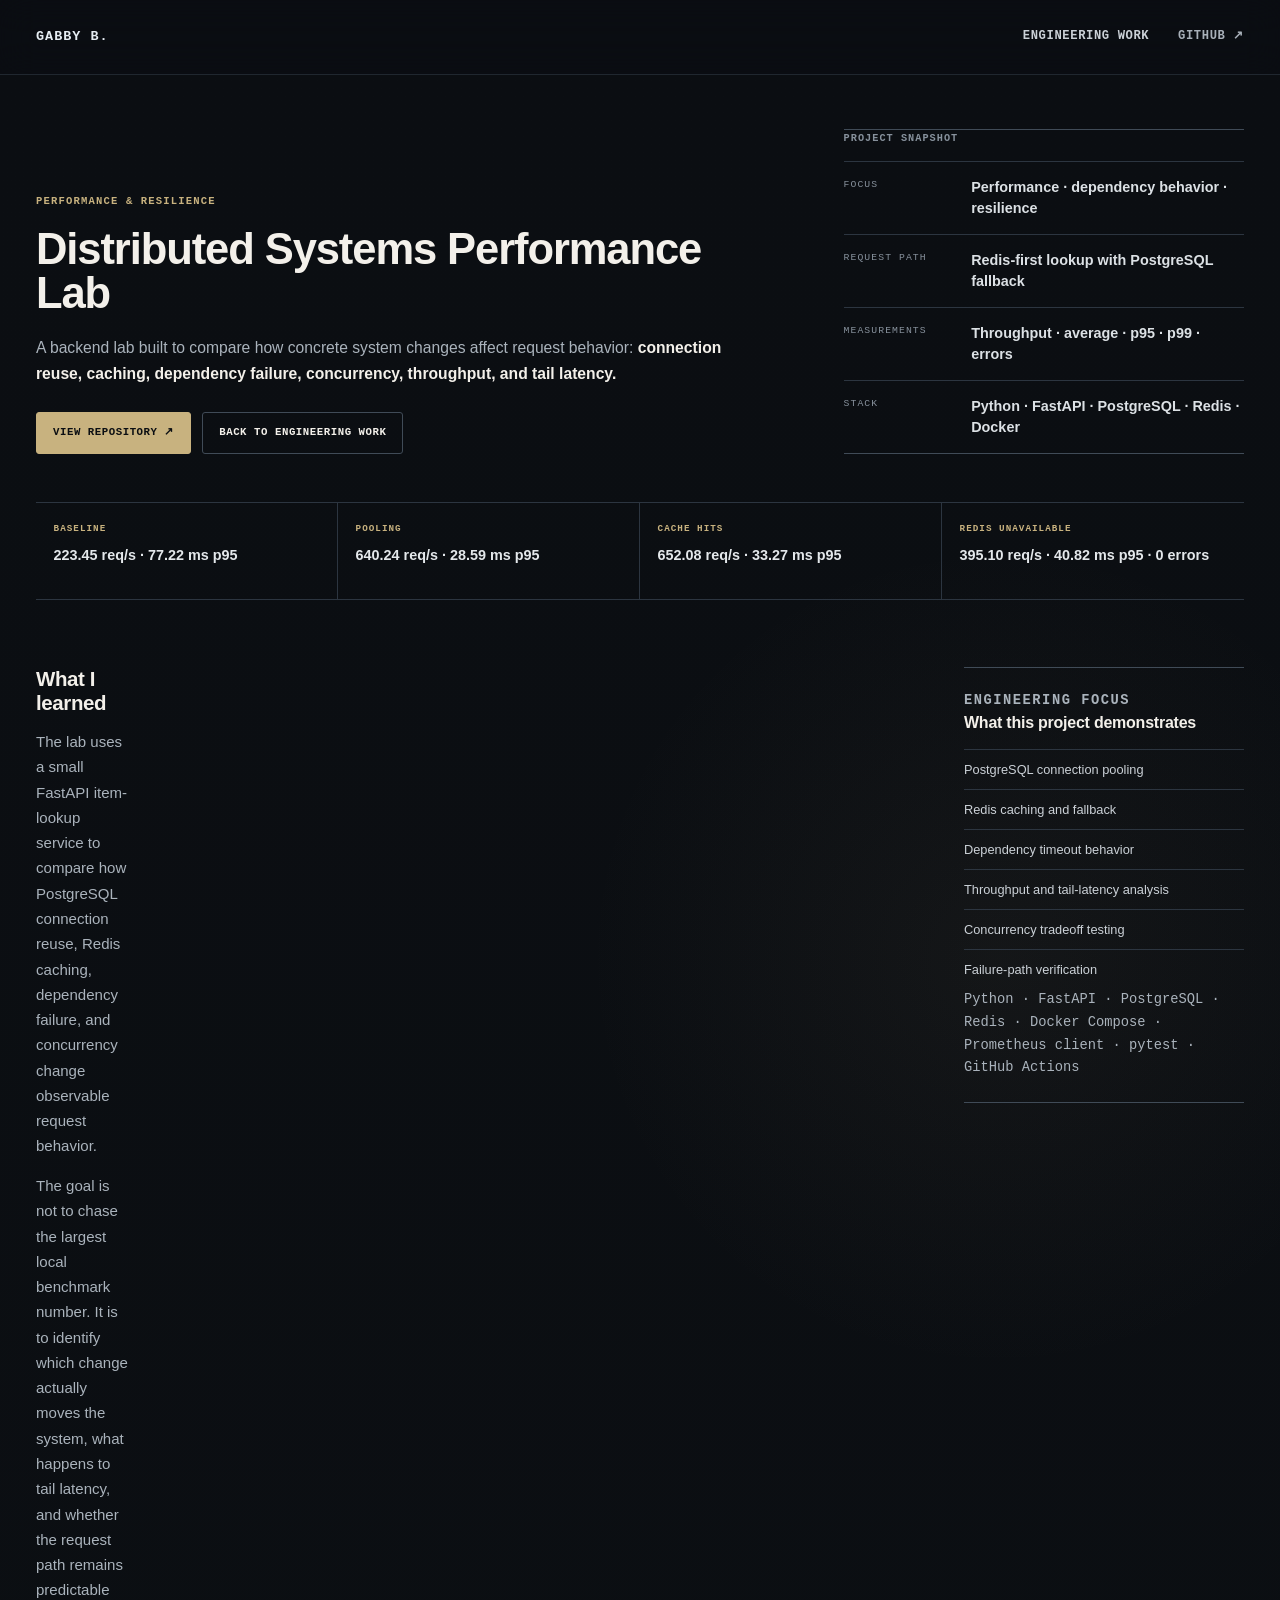
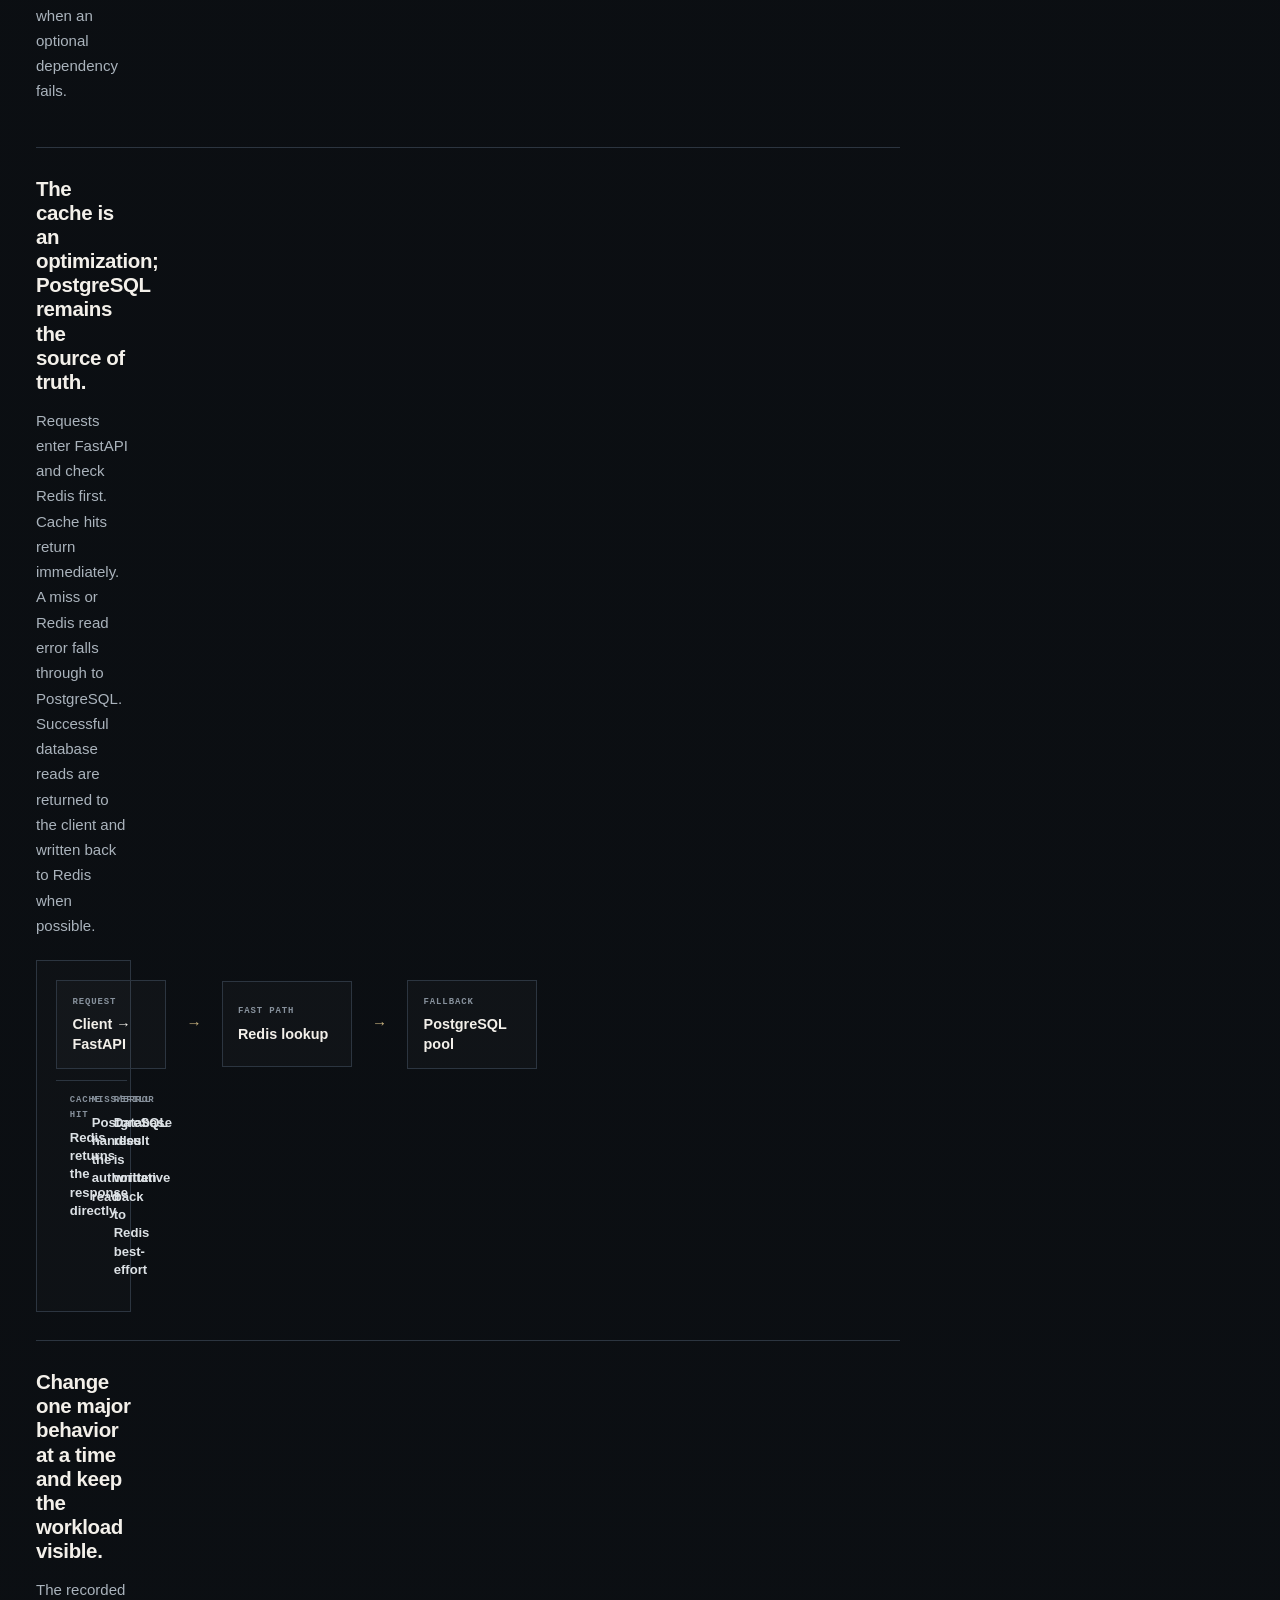
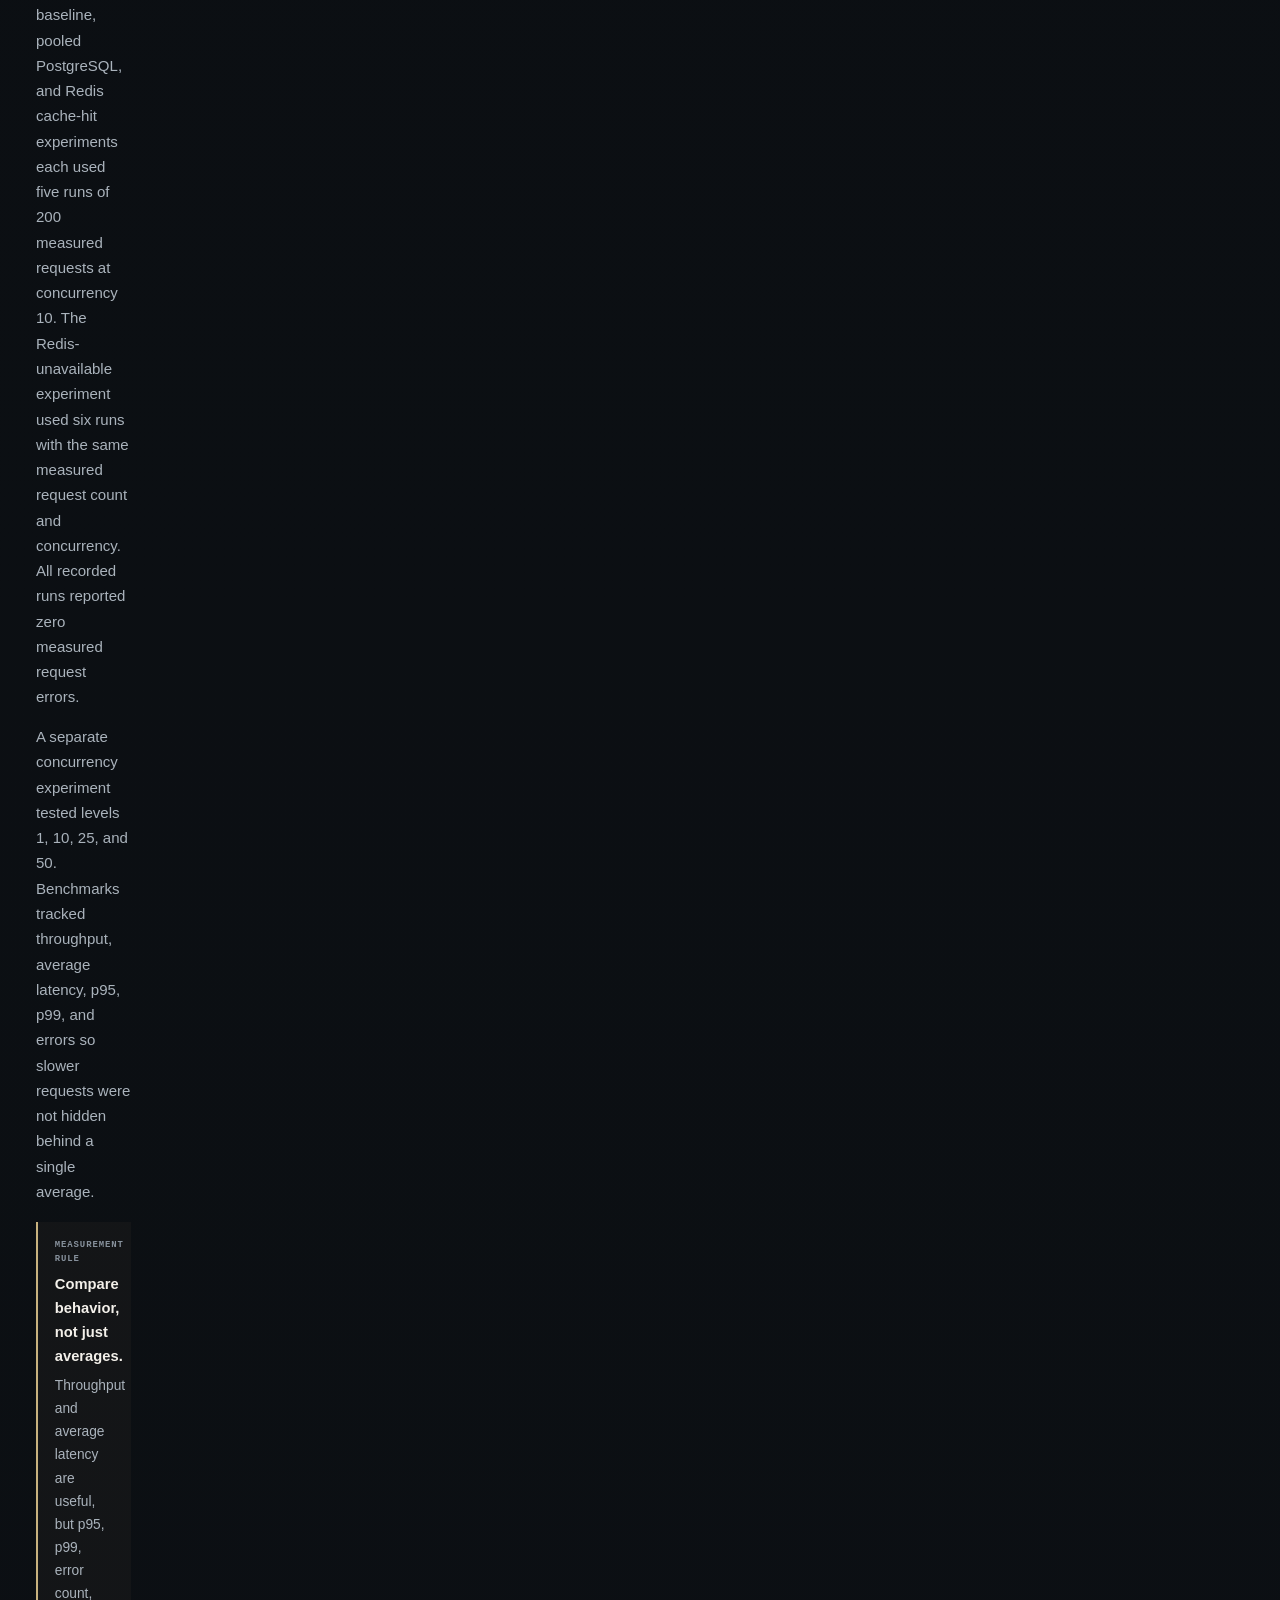
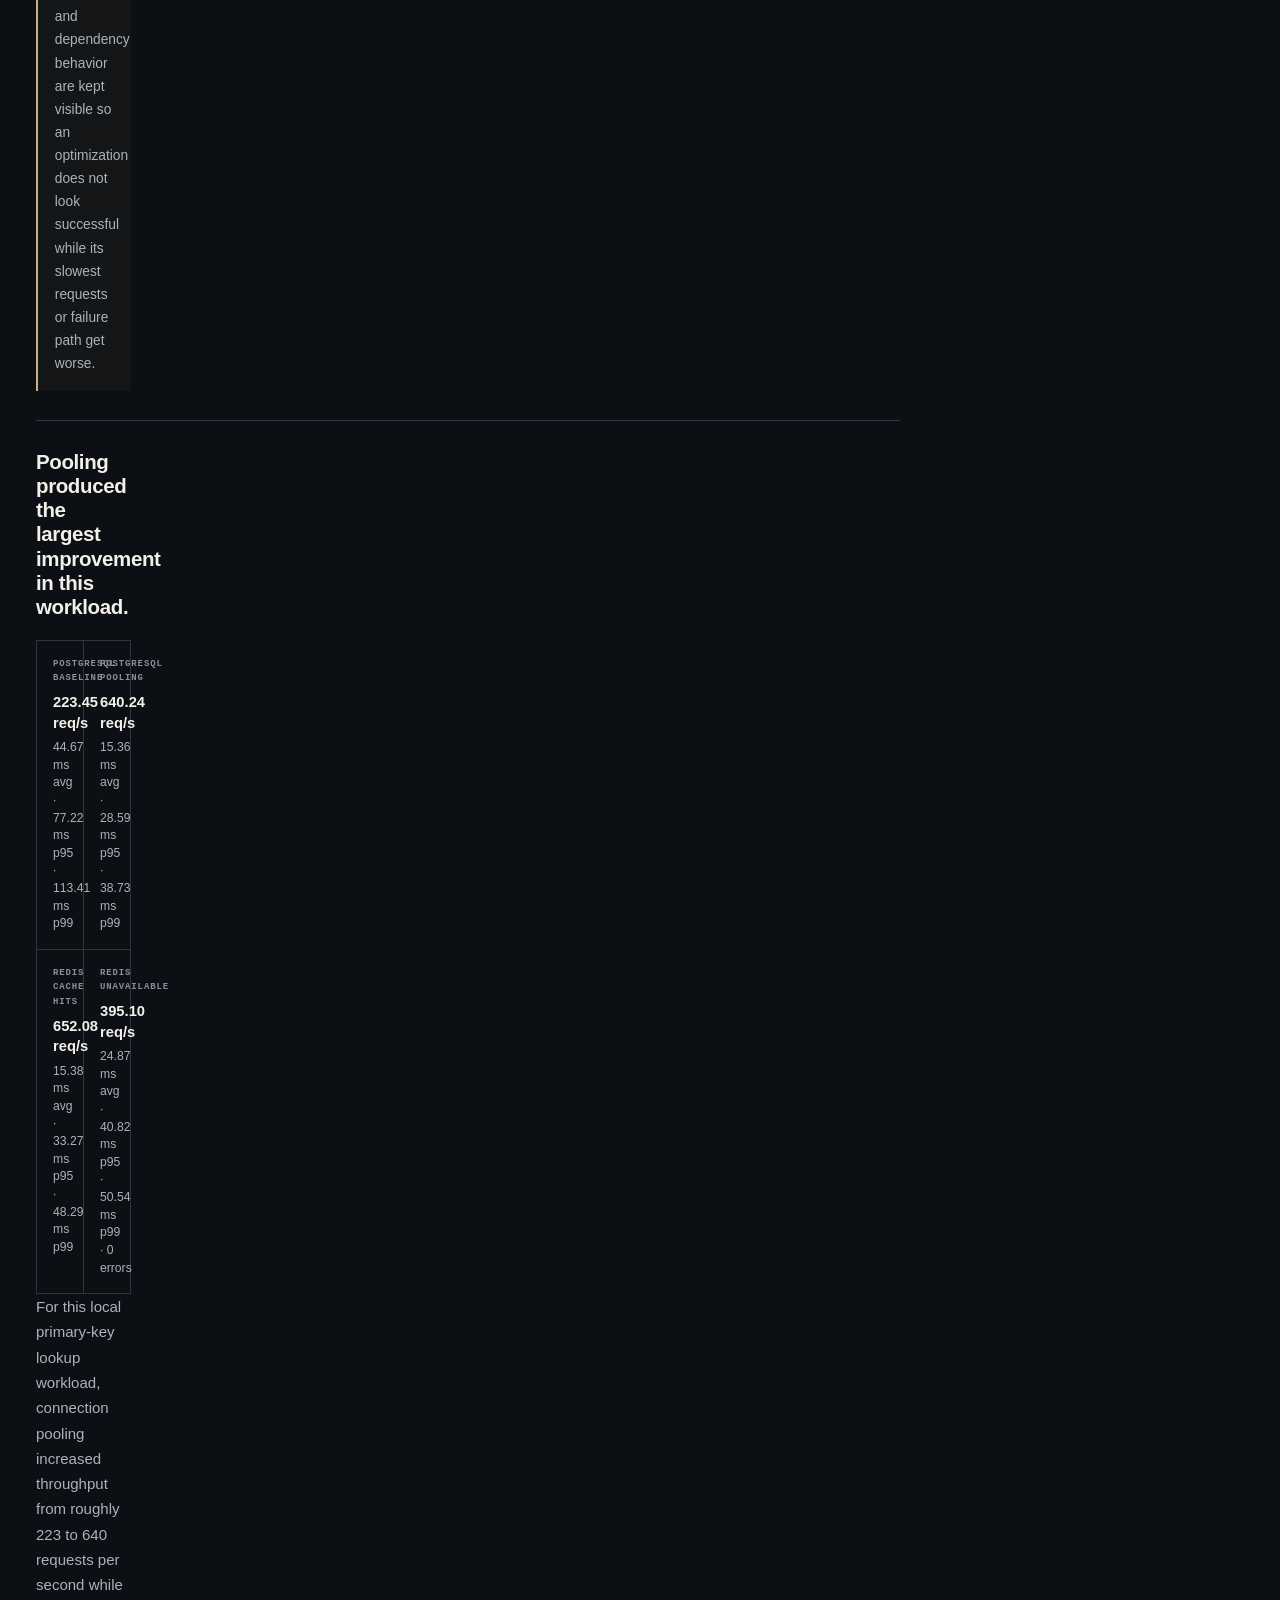
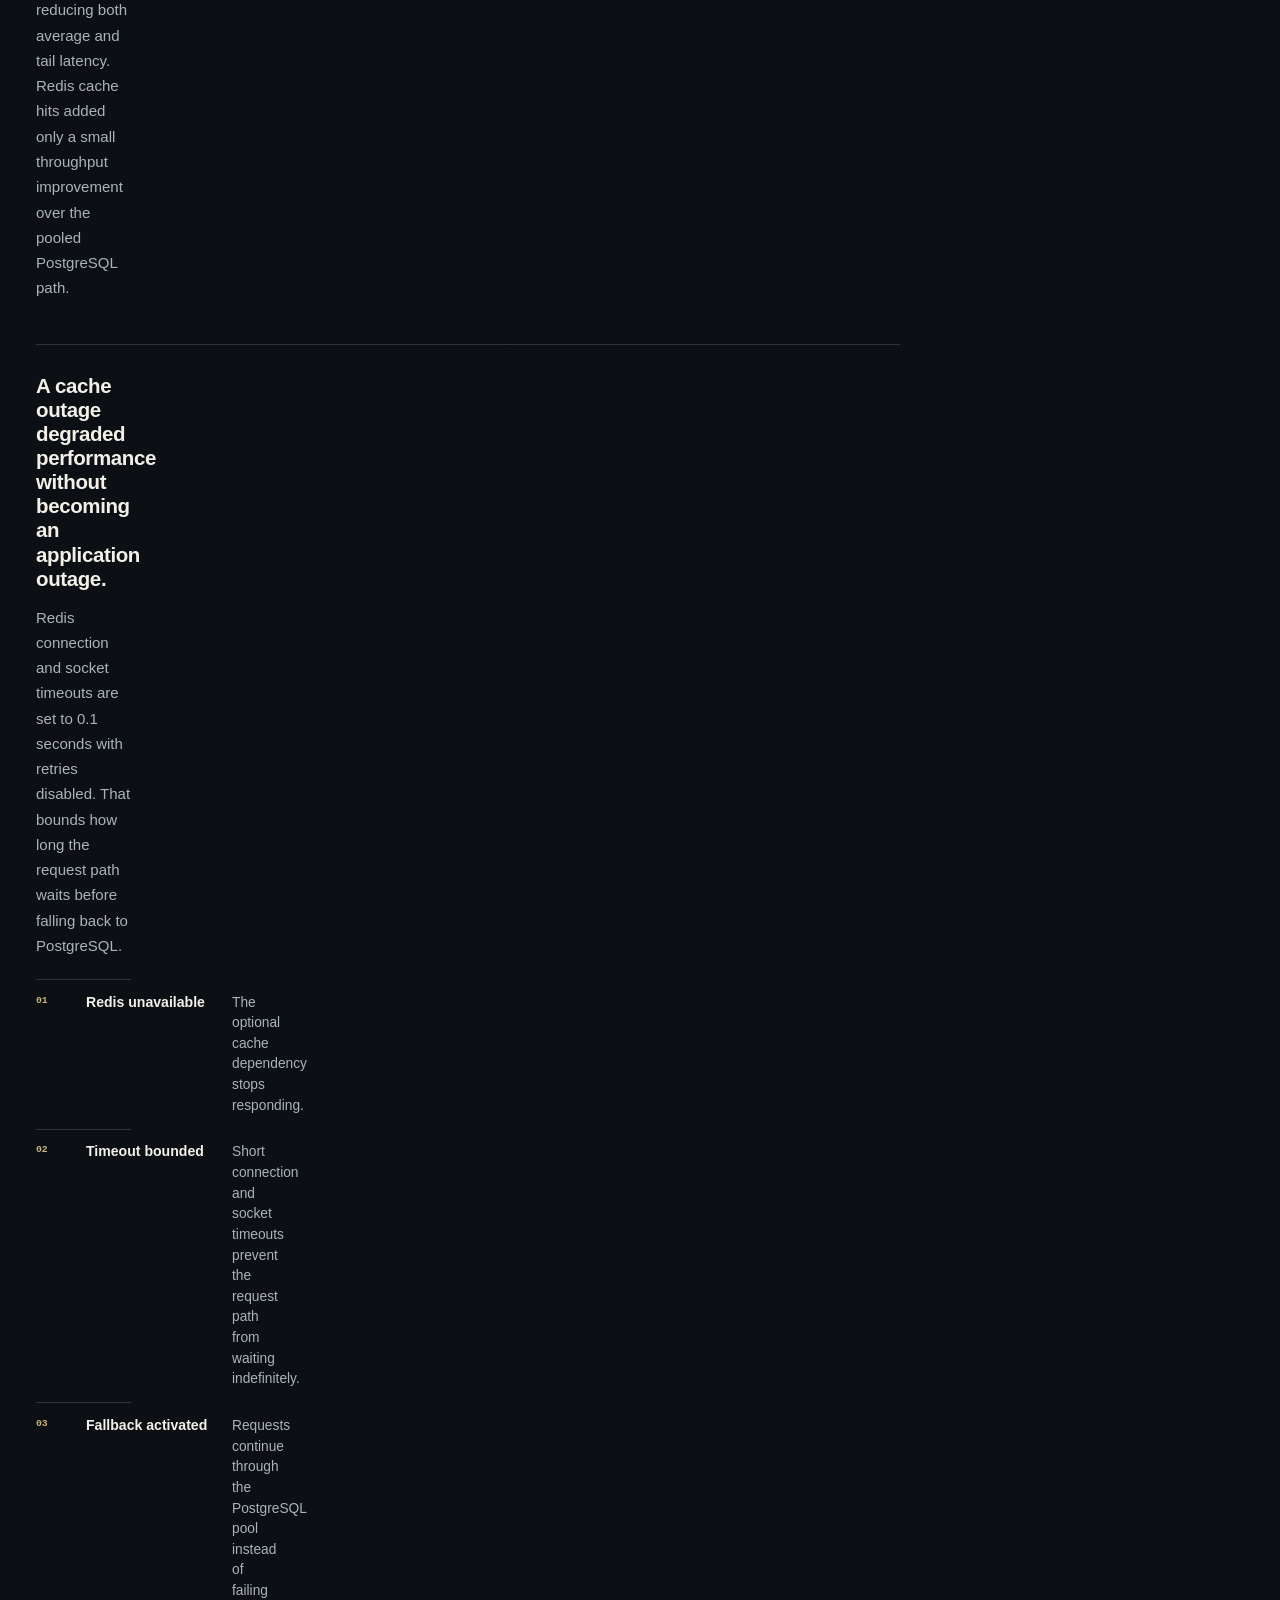
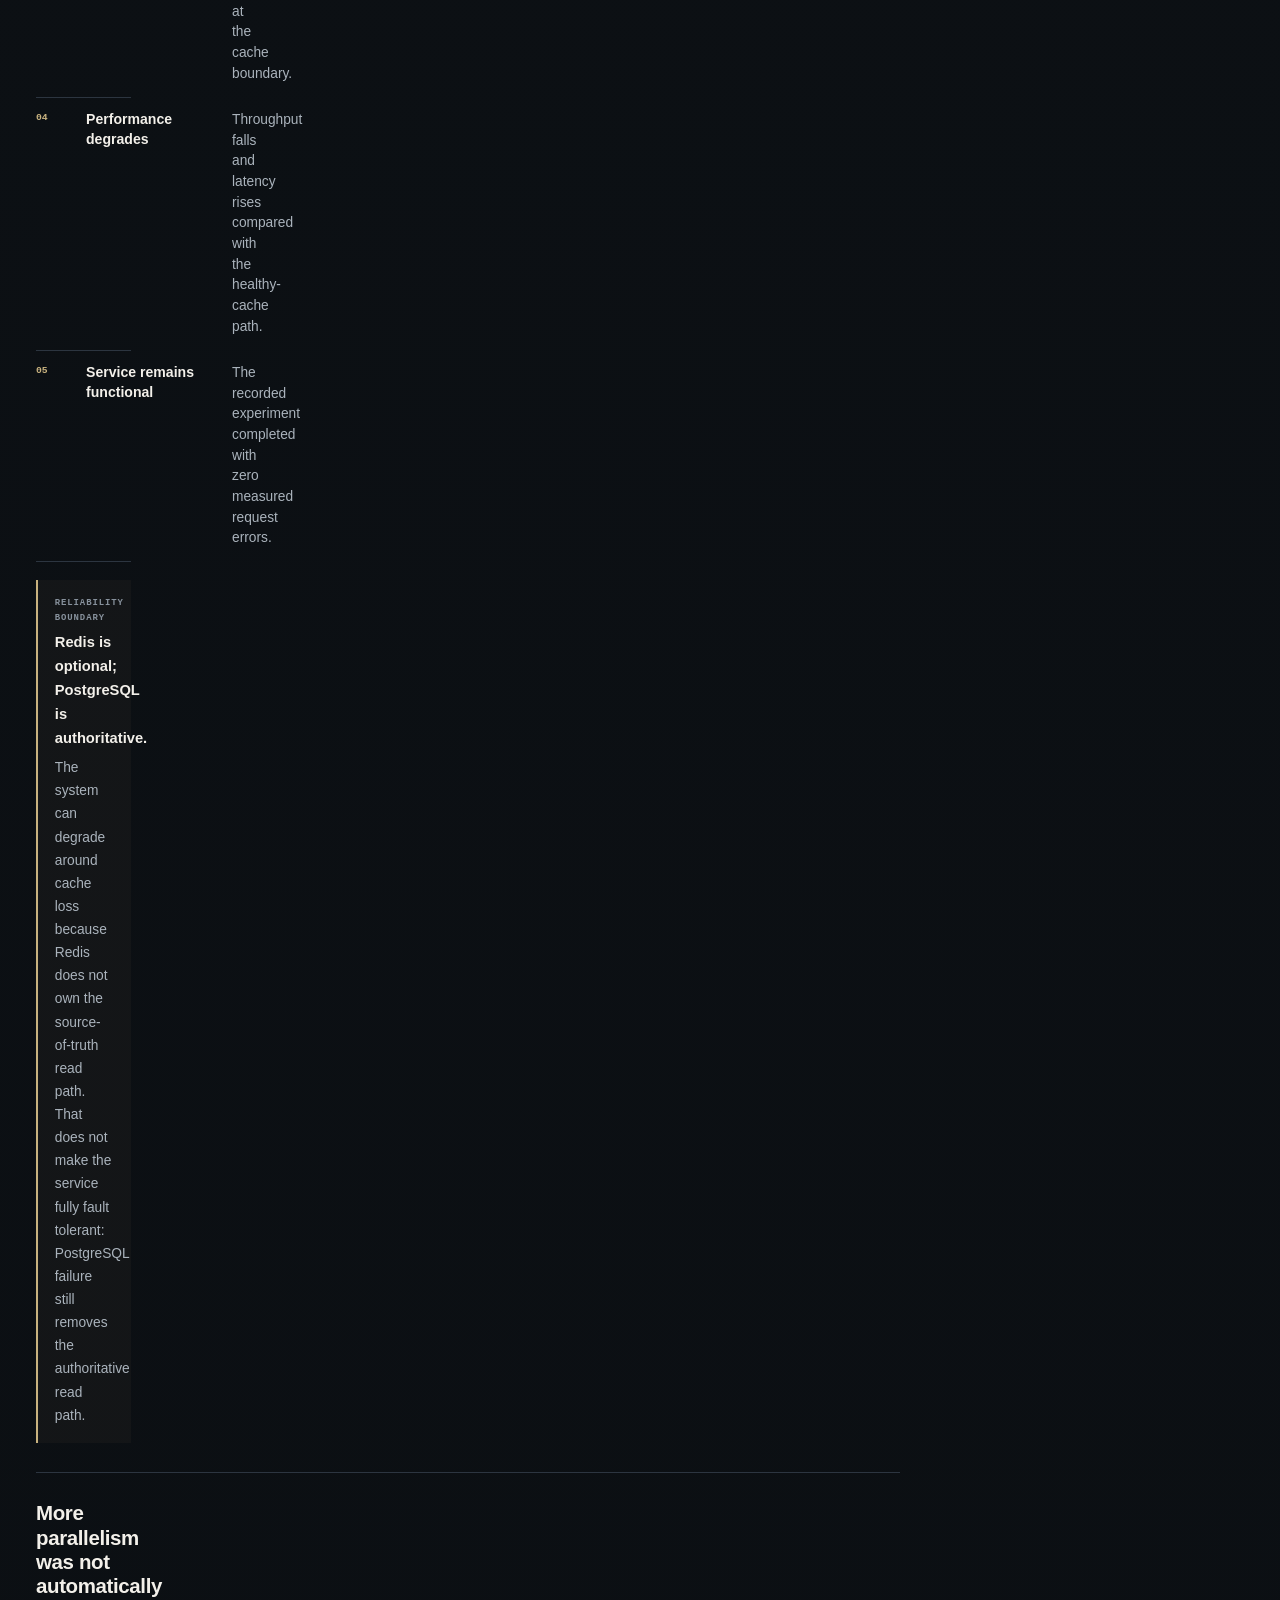
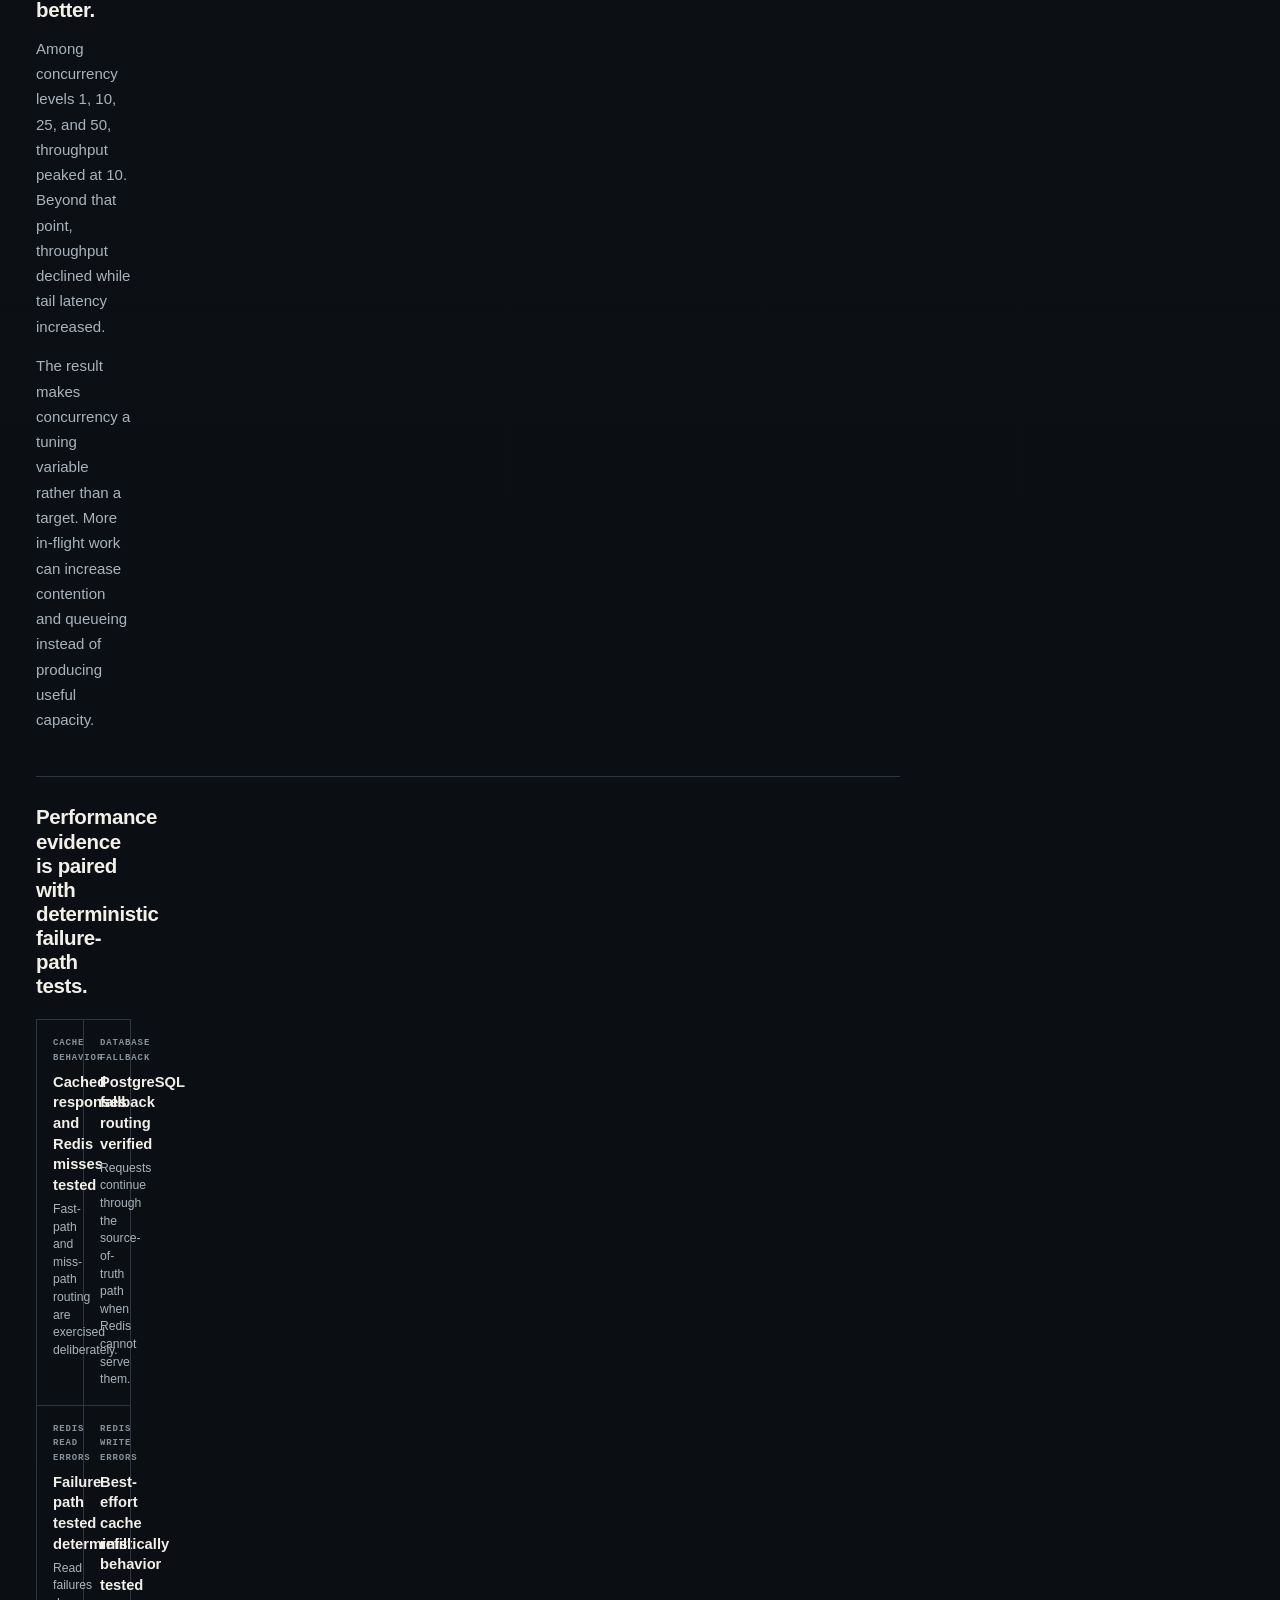
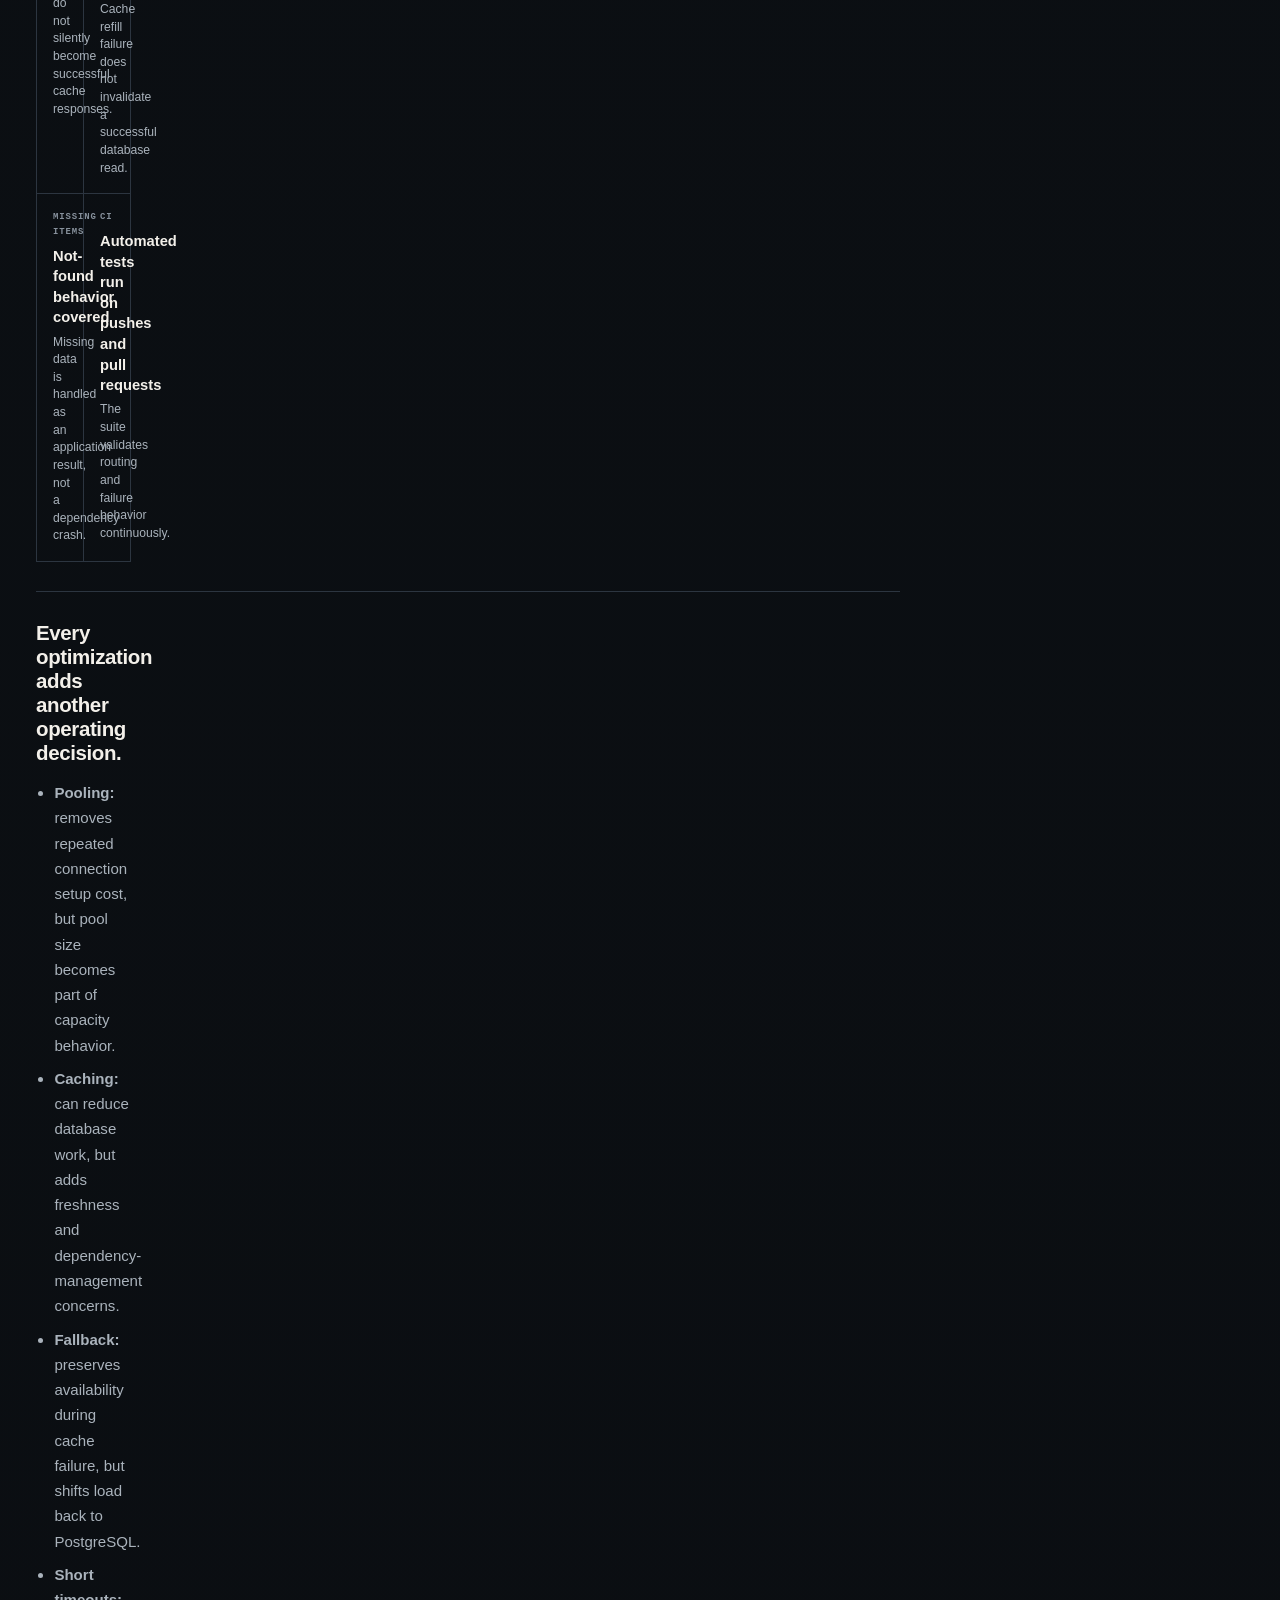
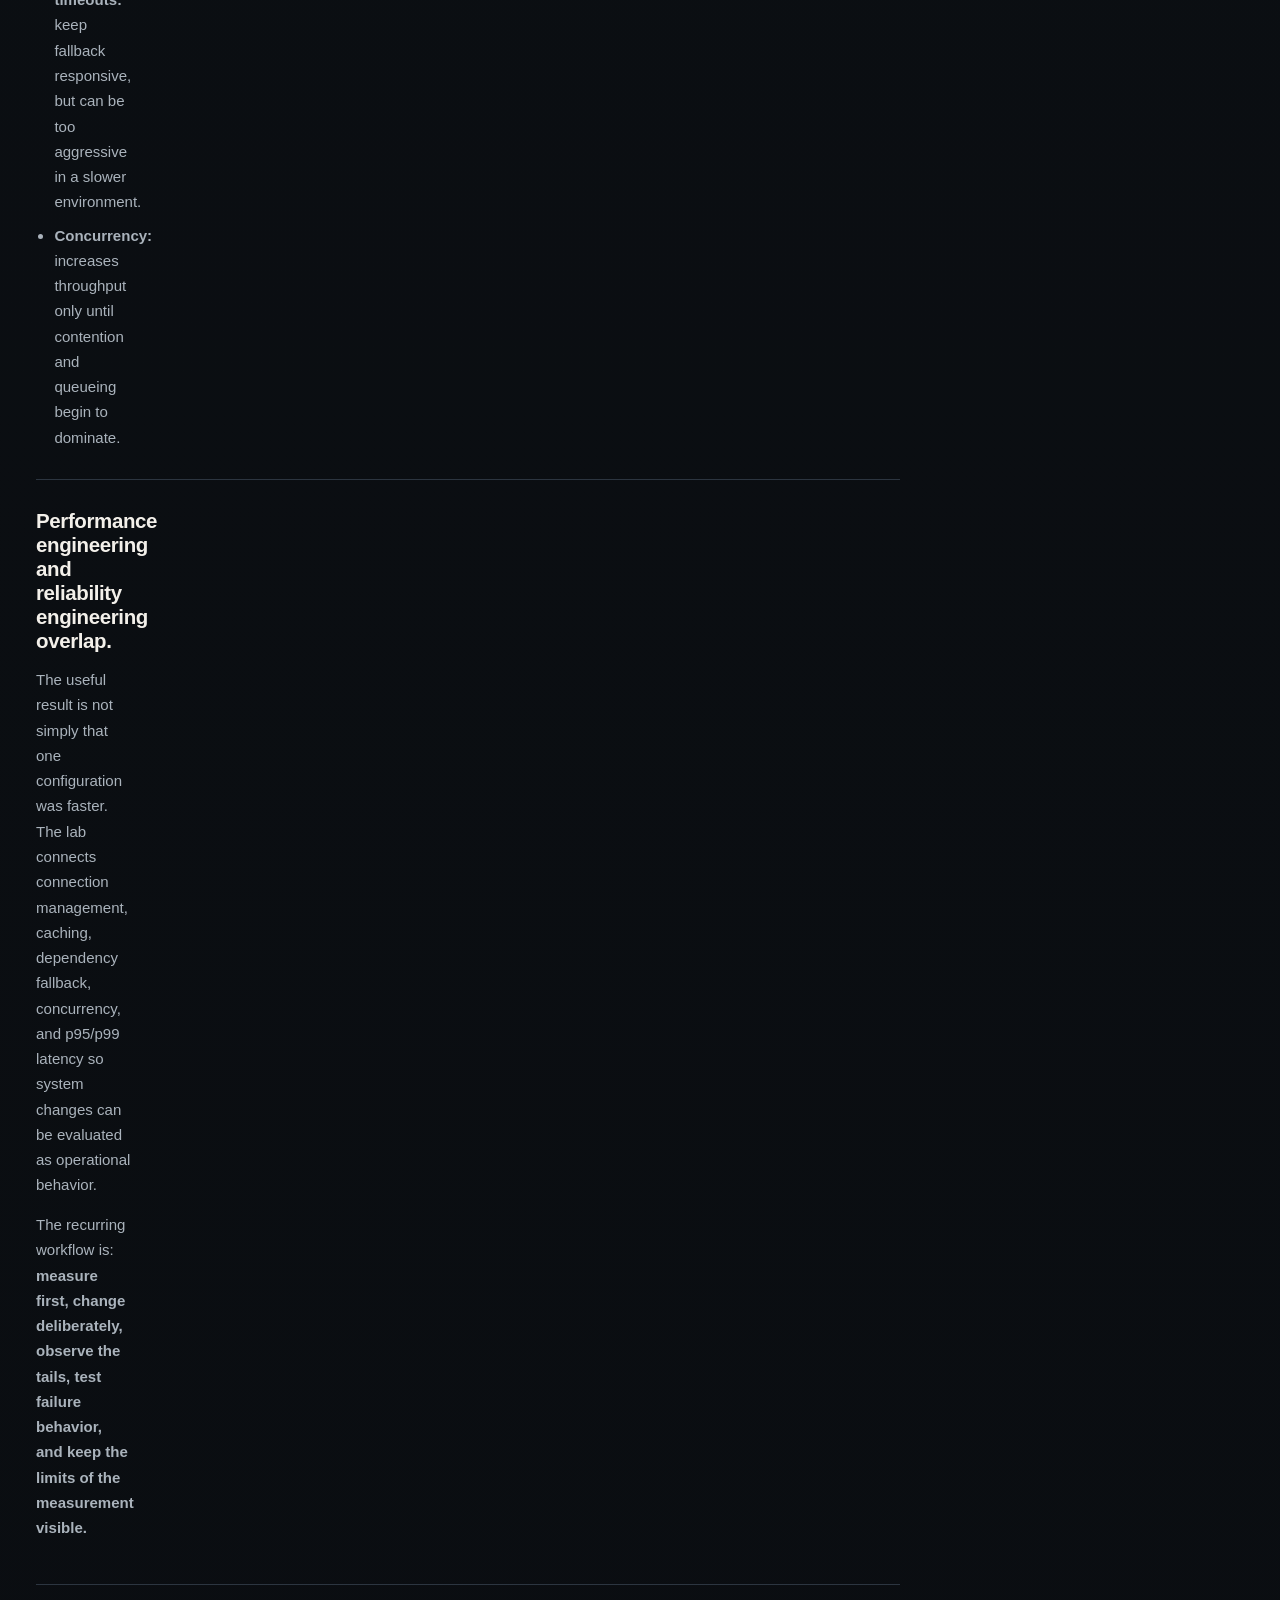
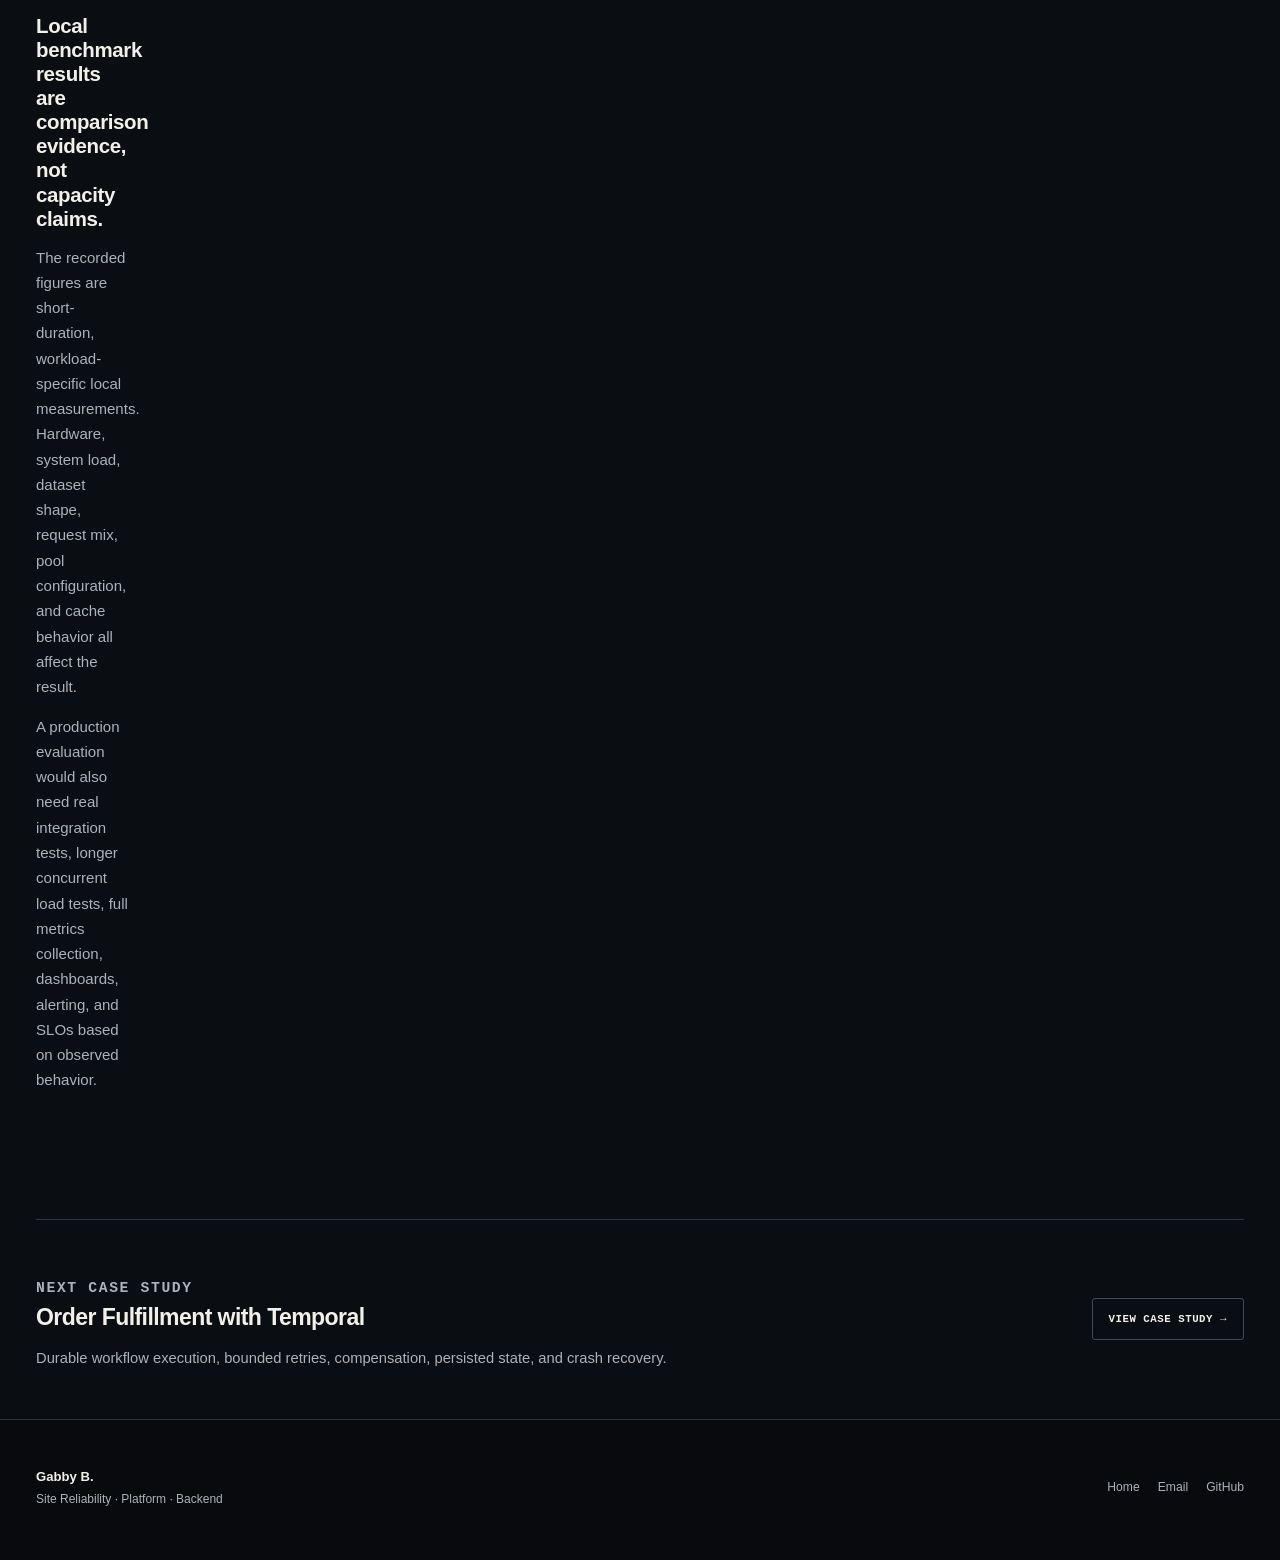
==== projects/distributed-systems-performance.html @ 67d40a1a "copy: simplify case study language" ====
<!doctype html>
<html lang="en">
<head>
  <meta charset="utf-8">
  <meta name="viewport" content="width=device-width, initial-scale=1">
  <title>Distributed Systems Performance Lab — Gabby B.</title>
  <meta name="description" content="Backend performance and reliability case study covering PostgreSQL pooling, Redis caching and fallback, concurrency, throughput, p95/p99 latency, observability, and dependency failure.">
  <meta name="theme-color" content="#0b0e12">
  <link rel="icon" href="../favicon.svg" type="image/svg+xml">
  <link rel="stylesheet" href="../assets/css/styles.css">
  <link rel="stylesheet" href="../assets/css/redesign.css">
  <link rel="stylesheet" href="../assets/css/executive.css">
  <link rel="stylesheet" href="../assets/css/executive-refinement.css">
  <link rel="stylesheet" href="../assets/css/case-studies.css">
  <link rel="stylesheet" href="../assets/css/case-evidence.css">
</head>
<body class="case-page">
  <a class="skip-link" href="#main">Skip to content</a>

  <header class="site-header">
    <div class="shell nav-wrap">
      <a class="brand" href="../index.html">Gabby B.</a>
      <nav class="site-nav" style="display:flex" aria-label="Case study navigation">
        <a class="case-nav-back" href="../index.html#projects">Engineering Work</a>
        <a href="https://github.com/gabbyb-cloud/distributed-systems-performance-lab" target="_blank" rel="noreferrer">GitHub ↗</a>
      </nav>
    </div>
  </header>

  <main id="main">
    <section class="case-hero-exec shell" aria-labelledby="case-title">
      <div>
        <p class="case-kicker">Performance & Resilience</p>
        <h1 id="case-title">Distributed Systems Performance Lab</h1>
        <p class="case-summary">
          A backend lab built to compare how concrete system changes affect request behavior:
          <strong>connection reuse, caching, dependency failure, concurrency, throughput, and tail latency.</strong>
        </p>
        <div class="case-actions">
          <a class="case-action primary" href="https://github.com/gabbyb-cloud/distributed-systems-performance-lab" target="_blank" rel="noreferrer">View repository ↗</a>
          <a class="case-action" href="../index.html#projects">Back to engineering work</a>
        </div>
      </div>

      <aside class="case-snapshot" aria-label="Project snapshot">
        <p class="case-snapshot-title">Project snapshot</p>
        <dl>
          <div class="case-snapshot-row"><dt>Focus</dt><dd>Performance · dependency behavior · resilience</dd></div>
          <div class="case-snapshot-row"><dt>Request path</dt><dd>Redis-first lookup with PostgreSQL fallback</dd></div>
          <div class="case-snapshot-row"><dt>Measurements</dt><dd>Throughput · average · p95 · p99 · errors</dd></div>
          <div class="case-snapshot-row"><dt>Stack</dt><dd>Python · FastAPI · PostgreSQL · Redis · Docker</dd></div>
        </dl>
      </aside>
    </section>

    <section class="case-proof-rail shell" aria-label="Performance evidence">
      <div class="case-proof"><span class="case-proof-label">Baseline</span><strong>223.45 req/s · 77.22 ms p95</strong></div>
      <div class="case-proof"><span class="case-proof-label">Pooling</span><strong>640.24 req/s · 28.59 ms p95</strong></div>
      <div class="case-proof"><span class="case-proof-label">Cache hits</span><strong>652.08 req/s · 33.27 ms p95</strong></div>
      <div class="case-proof"><span class="case-proof-label">Redis unavailable</span><strong>395.10 req/s · 40.82 ms p95 · 0 errors</strong></div>
    </section>

    <div class="case-main shell">
      <article class="case-story">
        <section class="case-block">
          <div>
            <h2>What I learned</h2>
            <p>The lab uses a small FastAPI item-lookup service to compare how PostgreSQL connection reuse, Redis caching, dependency failure, and concurrency change observable request behavior.</p>
            <p>The goal is not to chase the largest local benchmark number. It is to identify which change actually moves the system, what happens to tail latency, and whether the request path remains predictable when an optional dependency fails.</p>
          </div>
        </section>

        <section class="case-block">
          <div>
            <h2>The cache is an optimization; PostgreSQL remains the source of truth.</h2>
            <p>Requests enter FastAPI and check Redis first. Cache hits return immediately. A miss or Redis read error falls through to PostgreSQL. Successful database reads are returned to the client and written back to Redis when possible.</p>

            <div class="case-architecture" aria-label="Distributed request flow">
              <div class="case-flow">
                <div class="case-flow-node"><span class="case-flow-label">Request</span><strong>Client → FastAPI</strong></div>
                <div class="case-flow-arrow" aria-hidden="true">→</div>
                <div class="case-flow-node"><span class="case-flow-label">Fast path</span><strong>Redis lookup</strong></div>
                <div class="case-flow-arrow" aria-hidden="true">→</div>
                <div class="case-flow-node"><span class="case-flow-label">Fallback</span><strong>PostgreSQL pool</strong></div>
              </div>
              <div class="case-flow-secondary">
                <div><span class="case-flow-label">Cache hit</span><strong>Redis returns the response directly</strong></div>
                <div><span class="case-flow-label">Miss/error</span><strong>PostgreSQL handles the authoritative read</strong></div>
                <div><span class="case-flow-label">Refill</span><strong>Database result is written back to Redis best-effort</strong></div>
              </div>
            </div>
          </div>
        </section>

        <section class="case-block">
          <div>
            <h2>Change one major behavior at a time and keep the workload visible.</h2>
            <p>The recorded baseline, pooled PostgreSQL, and Redis cache-hit experiments each used five runs of 200 measured requests at concurrency 10. The Redis-unavailable experiment used six runs with the same measured request count and concurrency. All recorded runs reported zero measured request errors.</p>
            <p>A separate concurrency experiment tested levels 1, 10, 25, and 50. Benchmarks tracked throughput, average latency, p95, p99, and errors so slower requests were not hidden behind a single average.</p>

            <div class="case-decision">
              <span class="case-decision-label">Measurement rule</span>
              <strong>Compare behavior, not just averages.</strong>
              <p>Throughput and average latency are useful, but p95, p99, error count, and dependency behavior are kept visible so an optimization does not look successful while its slowest requests or failure path get worse.</p>
            </div>
          </div>
        </section>

        <section class="case-block">
          <div>
            <h2>Pooling produced the largest improvement in this workload.</h2>
            <div class="case-evidence-matrix" aria-label="Recorded benchmark comparison">
              <div class="case-evidence-item"><span class="case-evidence-label">PostgreSQL baseline</span><strong>223.45 req/s</strong><small>44.67 ms avg · 77.22 ms p95 · 113.41 ms p99</small></div>
              <div class="case-evidence-item"><span class="case-evidence-label">PostgreSQL pooling</span><strong>640.24 req/s</strong><small>15.36 ms avg · 28.59 ms p95 · 38.73 ms p99</small></div>
              <div class="case-evidence-item"><span class="case-evidence-label">Redis cache hits</span><strong>652.08 req/s</strong><small>15.38 ms avg · 33.27 ms p95 · 48.29 ms p99</small></div>
              <div class="case-evidence-item"><span class="case-evidence-label">Redis unavailable</span><strong>395.10 req/s</strong><small>24.87 ms avg · 40.82 ms p95 · 50.54 ms p99 · 0 errors</small></div>
            </div>
            <p>For this local primary-key lookup workload, connection pooling increased throughput from roughly 223 to 640 requests per second while reducing both average and tail latency. Redis cache hits added only a small throughput improvement over the pooled PostgreSQL path.</p>
          </div>
        </section>

        <section class="case-block">
          <div>
            <h2>A cache outage degraded performance without becoming an application outage.</h2>
            <p>Redis connection and socket timeouts are set to 0.1 seconds with retries disabled. That bounds how long the request path waits before falling back to PostgreSQL.</p>

            <div class="case-timeline" aria-label="Redis failure and fallback sequence">
              <div class="case-timeline-step"><span>01</span><strong>Redis unavailable</strong><p>The optional cache dependency stops responding.</p></div>
              <div class="case-timeline-step"><span>02</span><strong>Timeout bounded</strong><p>Short connection and socket timeouts prevent the request path from waiting indefinitely.</p></div>
              <div class="case-timeline-step"><span>03</span><strong>Fallback activated</strong><p>Requests continue through the PostgreSQL pool instead of failing at the cache boundary.</p></div>
              <div class="case-timeline-step"><span>04</span><strong>Performance degrades</strong><p>Throughput falls and latency rises compared with the healthy-cache path.</p></div>
              <div class="case-timeline-step"><span>05</span><strong>Service remains functional</strong><p>The recorded experiment completed with zero measured request errors.</p></div>
            </div>

            <div class="case-decision">
              <span class="case-decision-label">Reliability boundary</span>
              <strong>Redis is optional; PostgreSQL is authoritative.</strong>
              <p>The system can degrade around cache loss because Redis does not own the source-of-truth read path. That does not make the service fully fault tolerant: PostgreSQL failure still removes the authoritative read path.</p>
            </div>
          </div>
        </section>

        <section class="case-block">
          <div>
            <h2>More parallelism was not automatically better.</h2>
            <p>Among concurrency levels 1, 10, 25, and 50, throughput peaked at 10. Beyond that point, throughput declined while tail latency increased.</p>
            <p>The result makes concurrency a tuning variable rather than a target. More in-flight work can increase contention and queueing instead of producing useful capacity.</p>
          </div>
        </section>

        <section class="case-block">
          <div>
            <h2>Performance evidence is paired with deterministic failure-path tests.</h2>
            <div class="case-evidence-matrix" aria-label="Performance lab verification">
              <div class="case-evidence-item"><span class="case-evidence-label">Cache behavior</span><strong>Cached responses and Redis misses tested</strong><small>Fast-path and miss-path routing are exercised deliberately.</small></div>
              <div class="case-evidence-item"><span class="case-evidence-label">Database fallback</span><strong>PostgreSQL fallback routing verified</strong><small>Requests continue through the source-of-truth path when Redis cannot serve them.</small></div>
              <div class="case-evidence-item"><span class="case-evidence-label">Redis read errors</span><strong>Failure path tested deterministically</strong><small>Read failures do not silently become successful cache responses.</small></div>
              <div class="case-evidence-item"><span class="case-evidence-label">Redis write errors</span><strong>Best-effort cache refill behavior tested</strong><small>Cache refill failure does not invalidate a successful database read.</small></div>
              <div class="case-evidence-item"><span class="case-evidence-label">Missing items</span><strong>Not-found behavior covered</strong><small>Missing data is handled as an application result, not a dependency crash.</small></div>
              <div class="case-evidence-item"><span class="case-evidence-label">CI</span><strong>Automated tests run on pushes and pull requests</strong><small>The suite validates routing and failure behavior continuously.</small></div>
            </div>
          </div>
        </section>

        <section class="case-block">
          <div>
            <h2>Every optimization adds another operating decision.</h2>
            <ul>
              <li><strong>Pooling:</strong> removes repeated connection setup cost, but pool size becomes part of capacity behavior.</li>
              <li><strong>Caching:</strong> can reduce database work, but adds freshness and dependency-management concerns.</li>
              <li><strong>Fallback:</strong> preserves availability during cache failure, but shifts load back to PostgreSQL.</li>
              <li><strong>Short timeouts:</strong> keep fallback responsive, but can be too aggressive in a slower environment.</li>
              <li><strong>Concurrency:</strong> increases throughput only until contention and queueing begin to dominate.</li>
            </ul>
          </div>
        </section>

        <section class="case-block">
          <div>
            <h2>Performance engineering and reliability engineering overlap.</h2>
            <p>The useful result is not simply that one configuration was faster. The lab connects connection management, caching, dependency fallback, concurrency, and p95/p99 latency so system changes can be evaluated as operational behavior.</p>
            <p>The recurring workflow is: <strong>measure first, change deliberately, observe the tails, test failure behavior, and keep the limits of the measurement visible.</strong></p>
          </div>
        </section>

        <section class="case-block">
          <div>
            <h2>Local benchmark results are comparison evidence, not capacity claims.</h2>
            <p>The recorded figures are short-duration, workload-specific local measurements. Hardware, system load, dataset shape, request mix, pool configuration, and cache behavior all affect the result.</p>
            <p>A production evaluation would also need real integration tests, longer concurrent load tests, full metrics collection, dashboards, alerting, and SLOs based on observed behavior.</p>
          </div>
        </section>
      </article>

      <aside class="case-side" aria-label="Engineering focus">
        <div class="case-side-card">
          <p class="case-label">Engineering focus</p>
          <h2>What this project demonstrates</h2>
          <ul class="case-side-list">
            <li>PostgreSQL connection pooling</li>
            <li>Redis caching and fallback</li>
            <li>Dependency timeout behavior</li>
            <li>Throughput and tail-latency analysis</li>
            <li>Concurrency tradeoff testing</li>
            <li>Failure-path verification</li>
          </ul>
          <p class="case-stack-line">Python · FastAPI · PostgreSQL · Redis · Docker Compose · Prometheus client · pytest · GitHub Actions</p>
        </div>
      </aside>
    </div>

    <section class="case-next shell">
      <div>
        <p class="case-kicker">Next case study</p>
        <h2>Order Fulfillment with Temporal</h2>
        <p>Durable workflow execution, bounded retries, compensation, persisted state, and crash recovery.</p>
      </div>
      <a class="case-action" href="order-fulfillment.html">View case study →</a>
    </section>
  </main>

  <footer class="site-footer">
    <div class="shell footer-inner">
      <div><strong>Gabby B.</strong><span>Site Reliability · Platform · Backend</span></div>
      <div class="footer-links"><a href="../index.html">Home</a><a href="mailto:gabbybcloud@proton.me">Email</a><a href="https://github.com/gabbyb-cloud">GitHub</a></div>
    </div>
  </footer>
</body>
</html>
---- assets/css/styles.css ----
:root {
  --bg: #0a0a0a;
  --surface: #111111;
  --surface-2: #171717;
  --ink: #f4f4f2;
  --muted: #a0a0a0;
  --muted-2: #777777;
  --line: #2a2a2a;
  --line-strong: #3b3b3b;
  --maroon: #7a2639;
  --maroon-bright: #9d334b;
  --maroon-soft: #2a1118;
  --max: 1180px;
  --mono: "SFMono-Regular", Consolas, "Liberation Mono", Menlo, monospace;
  --sans: Inter, "Segoe UI Variable", "Segoe UI", ui-sans-serif, -apple-system, BlinkMacSystemFont, sans-serif;

  /* Compatibility for case-study styles */
  --exec-bg: var(--bg);
  --exec-surface: var(--surface);
  --exec-text: var(--ink);
  --exec-muted: var(--muted);
  --exec-faint: var(--muted-2);
  --exec-accent: #b24a60;
  --exec-line: var(--line);
  --exec-line-strong: var(--line-strong);
  --exec-mono: var(--mono);
}

* { box-sizing: border-box; }

html {
  scroll-behavior: smooth;
  background: var(--bg);
}

body {
  margin: 0;
  background: var(--bg);
  color: var(--ink);
  font-family: var(--sans);
  font-size: 16px;
  line-height: 1.62;
  -webkit-font-smoothing: antialiased;
  text-rendering: optimizeLegibility;
}

body::selection {
  background: var(--maroon);
  color: #fff;
}

a {
  color: inherit;
  text-decoration: none;
}

a:focus-visible,
button:focus-visible {
  outline: 2px solid var(--maroon-bright);
  outline-offset: 4px;
}

button { font: inherit; }

.shell {
  width: min(calc(100% - 48px), var(--max));
  margin-inline: auto;
}

.sr-only {
  position: absolute;
  width: 1px;
  height: 1px;
  padding: 0;
  margin: -1px;
  overflow: hidden;
  clip: rect(0, 0, 0, 0);
  white-space: nowrap;
  border: 0;
}

.skip-link {
  position: fixed;
  z-index: 999;
  left: 16px;
  top: 16px;
  transform: translateY(-180%);
  padding: 10px 14px;
  background: #fff;
  color: #000;
}

.skip-link:focus { transform: translateY(0); }

h1, h2, h3, p { margin-top: 0; }

.site-header {
  position: sticky;
  top: 0;
  z-index: 20;
  background: rgba(10, 10, 10, .94);
  border-bottom: 1px solid var(--line);
  backdrop-filter: blur(12px);
}

.nav-wrap {
  min-height: 68px;
  display: flex;
  align-items: center;
  justify-content: space-between;
  gap: 24px;
}

.brand {
  color: var(--ink);
  font-size: .92rem;
  font-weight: 700;
  letter-spacing: -.02em;
}

.site-nav {
  display: flex;
  align-items: center;
  gap: 24px;
  font-size: .82rem;
  font-weight: 600;
}

.site-nav a {
  color: #c4c4c4;
  transition: color .18s ease;
}

.site-nav a:hover { color: #fff; }

.nav-toggle {
  display: none;
  border: 0;
  background: transparent;
  padding: 8px;
}

.nav-toggle span:not(.sr-only) {
  display: block;
  width: 22px;
  height: 1px;
  margin: 5px 0;
  background: #fff;
}

/* Homepage */

.exec-hero {
  display: grid;
  grid-template-columns: minmax(0, 1.45fr) minmax(320px, .75fr);
  gap: clamp(48px, 7vw, 92px);
  align-items: end;
  padding-block: 86px 62px;
}

.exec-kicker,
.section-index,
.panel-label,
.system-label,
.project-meta,
.project-index,
.private-label,
.case-kicker {
  color: #b8b8b8;
  font-family: var(--mono);
  font-size: .67rem;
  font-weight: 700;
  letter-spacing: .1em;
  line-height: 1.4;
  text-transform: uppercase;
}

.exec-kicker,
.project-meta,
.project-index,
.private-label,
.system-label,
.case-kicker {
  color: var(--maroon-bright);
}

.exec-name {
  margin: 14px 0 0;
  color: #fff;
  font-size: clamp(3.6rem, 7vw, 6.8rem);
  line-height: .92;
  letter-spacing: -.07em;
  font-weight: 760;
}

.exec-title {
  margin: 18px 0 0;
  max-width: 700px;
  color: #d2d2d2;
  font-size: clamp(1.08rem, 1.5vw, 1.32rem);
  line-height: 1.45;
  font-weight: 600;
}

.exec-statement {
  max-width: 690px;
  margin: 20px 0 0;
  color: var(--muted);
  font-size: 1rem;
  line-height: 1.72;
}

.exec-statement strong {
  color: #efefef;
  font-weight: 650;
}

.exec-actions {
  display: flex;
  flex-wrap: wrap;
  gap: 10px;
  margin-top: 26px;
}

.exec-button {
  display: inline-flex;
  align-items: center;
  justify-content: center;
  min-height: 44px;
  padding: 0 15px;
  border: 1px solid var(--line-strong);
  background: transparent;
  color: #ededed;
  font-family: var(--mono);
  font-size: .68rem;
  font-weight: 700;
  letter-spacing: .05em;
  text-transform: uppercase;
  transition: border-color .18s ease, background .18s ease, transform .18s ease;
}

.exec-button:hover {
  border-color: #666;
  background: #141414;
  transform: translateY(-1px);
}

.exec-button.primary {
  border-color: var(--maroon);
  background: var(--maroon);
  color: #fff;
}

.exec-button.primary:hover {
  border-color: var(--maroon-bright);
  background: var(--maroon-bright);
}

.exec-panel {
  border-top: 1px solid var(--line-strong);
  border-bottom: 1px solid var(--line-strong);
}

.panel-label {
  padding: 13px 0;
  color: var(--muted-2);
}

.exec-panel-row {
  display: grid;
  grid-template-columns: 118px minmax(0, 1fr);
  gap: 18px;
  padding: 15px 0;
  border-top: 1px solid var(--line);
}

.exec-panel-row span {
  color: var(--muted-2);
  font-family: var(--mono);
  font-size: .66rem;
  line-height: 1.5;
  text-transform: uppercase;
}

.exec-panel-row strong {
  color: #dadada;
  font-size: .88rem;
  line-height: 1.5;
  font-weight: 580;
}

.exec-principles {
  display: grid;
  grid-template-columns: repeat(4, 1fr);
  border-top: 1px solid var(--line);
  border-bottom: 1px solid var(--line);
}

.exec-principles div {
  min-height: 82px;
  padding: 18px 16px;
  border-right: 1px solid var(--line);
}

.exec-principles div:last-child { border-right: 0; }

.exec-principles span {
  display: block;
  margin-bottom: 5px;
  color: var(--muted-2);
  font-family: var(--mono);
  font-size: .61rem;
  letter-spacing: .08em;
  text-transform: uppercase;
}

.exec-principles strong {
  color: #ddd;
  font-size: .88rem;
  font-weight: 600;
}

.exec-section {
  padding-block: 64px;
  border-top: 1px solid var(--line);
}

.exec-section-head {
  display: grid;
  grid-template-columns: 170px minmax(0, 1fr);
  gap: 30px;
  align-items: start;
  margin-bottom: 32px;
}

.section-index { color: var(--muted-2); }

.exec-section-head h2 {
  margin: 0;
  color: #f7f7f5;
  font-size: clamp(1.8rem, 3vw, 2.7rem);
  line-height: 1.08;
  letter-spacing: -.035em;
  font-weight: 680;
}

.exec-section-head > div > p {
  max-width: 680px;
  margin: 12px 0 0;
  color: var(--muted);
  font-size: .96rem;
  line-height: 1.65;
}

.feature-project {
  display: grid;
  grid-template-columns: minmax(0, 1.08fr) minmax(330px, .92fr);
  gap: clamp(34px, 5vw, 70px);
  padding: 30px 0;
  border-top: 1px solid var(--line-strong);
  border-bottom: 1px solid var(--line-strong);
}

.feature-project h3 {
  margin: 10px 0 12px;
  color: #fff;
  font-size: clamp(1.75rem, 3vw, 2.6rem);
  line-height: 1.04;
  letter-spacing: -.04em;
  font-weight: 680;
}

.feature-project > div:first-child > p:not(.project-meta) {
  max-width: 640px;
  color: var(--muted);
  line-height: 1.7;
}

.project-links {
  display: flex;
  flex-wrap: wrap;
  gap: 18px;
  margin-top: 20px;
}

.project-links a {
  color: #e6e6e6;
  font-family: var(--mono);
  font-size: .68rem;
  font-weight: 700;
  text-transform: uppercase;
  letter-spacing: .04em;
}

.project-links a:hover { color: #d06a7e; }

.evidence-grid {
  display: grid;
  grid-template-columns: 1fr 1fr;
  border-top: 1px solid var(--line);
  border-left: 1px solid var(--line);
}

.evidence-grid div {
  min-height: 112px;
  padding: 16px;
  border-right: 1px solid var(--line);
  border-bottom: 1px solid var(--line);
}

.evidence-grid span {
  display: block;
  margin-bottom: 8px;
  color: var(--muted-2);
  font-family: var(--mono);
  font-size: .59rem;
  letter-spacing: .07em;
  text-transform: uppercase;
}

.evidence-grid strong {
  color: #e6e6e6;
  font-size: .9rem;
  line-height: 1.48;
  font-weight: 600;
}

.project-list { border-top: 1px solid var(--line); }

.project-row {
  display: grid;
  grid-template-columns: 42px minmax(0, 1.4fr) minmax(230px, .65fr) auto;
  gap: 22px;
  align-items: center;
  padding: 20px 0;
  border-bottom: 1px solid var(--line);
}

.project-row h3 {
  margin: 0 0 5px;
  color: #f5f5f3;
  font-size: 1.18rem;
  line-height: 1.25;
  letter-spacing: -.025em;
}

.project-row p {
  margin: 0;
  color: var(--muted);
  font-size: .9rem;
  line-height: 1.58;
}

.project-tech {
  color: var(--muted-2);
  font-family: var(--mono);
  font-size: .65rem;
  line-height: 1.6;
}

.project-row > a {
  color: #e8e8e8;
  font-family: var(--mono);
  font-size: .68rem;
  font-weight: 700;
  letter-spacing: .04em;
}

.project-row > a:hover { color: #d06a7e; }

.systems-grid {
  display: grid;
  grid-template-columns: 1fr 1fr;
  border-top: 1px solid var(--line);
  border-left: 1px solid var(--line);
}

.system-block {
  min-height: 170px;
  padding: 20px;
  border-right: 1px solid var(--line);
  border-bottom: 1px solid var(--line);
}

.system-block h3 {
  margin: 22px 0 8px;
  color: #f4f4f2;
  font-size: 1rem;
  line-height: 1.3;
}

.system-block p {
  margin: 0;
  color: var(--muted);
  font-size: .88rem;
  line-height: 1.65;
}

.private-build {
  display: grid;
  grid-template-columns: 170px minmax(0, 1fr);
  gap: 30px;
  padding-block: 24px;
  border-top: 1px solid var(--line-strong);
  border-bottom: 1px solid var(--line-strong);
}

.private-build h3 {
  margin: 0 0 8px;
  color: #f4f4f2;
  font-size: 1.5rem;
  line-height: 1.2;
  letter-spacing: -.03em;
}

.private-build p {
  max-width: 780px;
  margin: 0;
  color: var(--muted);
  font-size: .92rem;
  line-height: 1.68;
}

.exec-lower {
  display: grid;
  grid-template-columns: 1fr 1fr;
  gap: clamp(40px, 7vw, 100px);
}

.exec-subsection h2 {
  margin: 0 0 10px;
  color: #f4f4f2;
  font-size: 1.5rem;
  letter-spacing: -.03em;
}

.exec-subsection p {
  max-width: 620px;
  color: var(--muted);
  font-size: .93rem;
  line-height: 1.7;
}

.quiet-links {
  display: flex;
  flex-wrap: wrap;
  gap: 18px;
  margin-top: 18px;
}

.quiet-links a {
  color: #e2e2e2;
  font-family: var(--mono);
  font-size: .68rem;
  font-weight: 700;
  letter-spacing: .04em;
  text-transform: uppercase;
}

.quiet-links a:hover { color: #d06a7e; }

.exec-contact {
  display: grid;
  grid-template-columns: minmax(0, 1fr) auto;
  gap: 30px;
  align-items: end;
  padding-block: 58px;
  border-top: 1px solid var(--line);
}

.exec-contact h2 {
  max-width: 760px;
  margin: 0;
  color: #fff;
  font-size: clamp(1.7rem, 3vw, 2.7rem);
  line-height: 1.06;
  letter-spacing: -.04em;
}

.exec-contact p {
  margin: 12px 0 0;
  color: var(--muted);
  font-size: .92rem;
}

.exec-email {
  color: #d06a7e;
  font-family: var(--mono);
  font-size: .75rem;
  font-weight: 700;
}

.site-footer {
  border-top: 1px solid var(--line);
  background: #050505;
}

.footer-inner {
  min-height: 84px;
  display: flex;
  align-items: center;
  justify-content: space-between;
  gap: 20px;
}

.footer-inner strong {
  display: block;
  color: #eee;
  font-size: .82rem;
}

.footer-inner span {
  display: block;
  margin-top: 3px;
  color: var(--muted-2);
  font-size: .75rem;
}

.footer-links {
  display: flex;
  gap: 18px;
}

.footer-links a {
  color: var(--muted);
  font-size: .76rem;
}

.footer-links a:hover { color: #fff; }

/* Lightweight reveal; no decorative motion */
.reveal-item {
  opacity: 0;
  transform: translateY(10px);
  transition: opacity .45s ease, transform .45s ease;
}

.reveal-item.is-visible {
  opacity: 1;
  transform: none;
}

/* Mobile */
@media (max-width: 980px) {
  .exec-hero {
    grid-template-columns: 1fr;
    align-items: start;
  }

  .exec-panel { max-width: 760px; }

  .feature-project { grid-template-columns: 1fr; }

  .project-row {
    grid-template-columns: 38px minmax(0, 1fr) auto;
  }

  .project-tech { grid-column: 2; }
  .project-row > a { grid-column: 3; grid-row: 1; }
}

@media (max-width: 760px) {
  .shell { width: min(calc(100% - 32px), var(--max)); }

  .site-nav {
    display: none;
    position: absolute;
    left: 16px;
    right: 16px;
    top: 60px;
    padding: 12px;
    flex-direction: column;
    align-items: stretch;
    gap: 0;
    background: #101010;
    border: 1px solid var(--line);
  }

  .site-nav.is-open { display: flex; }

  .site-nav a {
    padding: 11px 10px;
    border-bottom: 1px solid var(--line);
  }

  .site-nav a:last-child { border-bottom: 0; }

  .nav-toggle { display: block; }

  .exec-hero {
    padding-block: 56px 42px;
    gap: 42px;
  }

  .exec-name {
    font-size: clamp(3rem, 16vw, 4.5rem);
  }

  .exec-panel-row {
    grid-template-columns: 1fr;
    gap: 5px;
  }

  .exec-principles {
    grid-template-columns: 1fr 1fr;
  }

  .exec-principles div:nth-child(2) { border-right: 0; }
  .exec-principles div:nth-child(-n+2) { border-bottom: 1px solid var(--line); }

  .exec-section { padding-block: 48px; }

  .exec-section-head {
    grid-template-columns: 1fr;
    gap: 8px;
  }

  .evidence-grid,
  .systems-grid {
    grid-template-columns: 1fr;
  }

  .project-row {
    grid-template-columns: 1fr;
    gap: 8px;
    padding: 18px 0;
  }

  .project-index,
  .project-tech,
  .project-row > a {
    grid-column: 1;
    grid-row: auto;
  }

  .project-index {
    margin-bottom: 2px;
  }

  .private-build,
  .exec-lower,
  .exec-contact {
    grid-template-columns: 1fr;
  }

  .exec-contact { align-items: start; }

  .footer-inner {
    flex-direction: column;
    align-items: flex-start;
    justify-content: center;
    padding-block: 22px;
  }

  .footer-links { flex-wrap: wrap; }
}
---- assets/css/redesign.css ----
/* Technical Editorial Redesign */

:root {
  --bg: #0f1419;
  --surface: #151b22;
  --surface-2: #1b232c;
  --ink: #e6edf3;
  --muted: #9aa7b4;
  --muted-2: #7f8c99;
  --accent: #6ea8e5;
  --accent-bright: #8bbcf0;
  --success: #63c58b;
  --line: #2a3440;
  --line-strong: #3a4654;
  --dark: #0b1015;
  --mono: "SFMono-Regular", Consolas, "Liberation Mono", Menlo, monospace;
}

html {
  background: var(--bg);
}

body {
  min-height: 100vh;
  background:
    radial-gradient(circle at 70% 12%, rgba(110,168,254,.10), transparent 30rem),
    var(--bg);
  color: var(--ink);
  overflow-x: hidden;
}

/* faint technical grid */
body::before {
  content: "";
  position: fixed;
  inset: 0;
  z-index: -2;
  pointer-events: none;
  background-image:
    linear-gradient(rgba(110,168,254,.035) 1px, transparent 1px),
    linear-gradient(90deg, rgba(110,168,254,.035) 1px, transparent 1px);
  background-size: 72px 72px;
  mask-image: linear-gradient(to bottom, black, rgba(0,0,0,.4) 55%, transparent);
}

/* navigation */
.site-header {
  background: rgba(11,15,20,.76);
  border-bottom: 1px solid rgba(37,49,64,.72);
  backdrop-filter: blur(18px);
}

.nav-wrap {
  min-height: 72px;
}

.brand {
  color: var(--ink);
  font-family: var(--mono);
  font-size: .82rem;
  letter-spacing: .09em;
  text-transform: uppercase;
}

.site-nav {
  font-family: var(--mono);
  font-size: .72rem;
  letter-spacing: .06em;
  text-transform: uppercase;
}

.site-nav a {
  color: var(--muted);
}

.site-nav a:hover {
  color: var(--ink);
}

.site-nav a::after {
  background: var(--accent);
  height: 1px;
}

/* hero */
.hero {
  display: block;
  min-height: min(860px, calc(100vh - 72px));
  padding-block: clamp(5rem, 10vh, 8rem) 5rem;
}

.hero-copy {
  width: 100%;
}

.hero-intro-row {
  display: flex;
  align-items: flex-start;
  justify-content: space-between;
  gap: 2rem;
  margin-bottom: clamp(3rem, 7vh, 5.5rem);
}

.hero-name-label {
  margin: 0 0 .65rem;
  color: var(--muted);
  font-family: var(--mono);
  font-size: .67rem;
  font-weight: 700;
  letter-spacing: .14em;
  text-transform: uppercase;
}

.hero-name {
  margin: 0;
  color: var(--ink);
  font-size: clamp(2.8rem, 5vw, 4.7rem);
  font-weight: 800;
  letter-spacing: -.055em;
  line-height: .95;
}

.availability {
  display: inline-flex;
  align-items: center;
  gap: .6rem;
  margin: .45rem 0 0;
  color: var(--muted);
  font-family: var(--mono);
  font-size: .67rem;
  font-weight: 700;
  letter-spacing: .09em;
  text-transform: uppercase;
}

.status-dot {
  width: 7px;
  height: 7px;
  border-radius: 50%;
  background: var(--success);
  animation: status-pulse 3s ease-in-out infinite;
}

@keyframes status-pulse {
  50% {
    box-shadow: 0 0 15px rgba(99,197,139,.55);
  }
}

.hero-statement {
  max-width: 1250px;
  margin: 0;
  color: var(--ink);
  font-size: clamp(3.4rem, 7.7vw, 7.6rem);
  font-weight: 780;
  letter-spacing: -.07em;
  line-height: .9;
}

.hero-statement span {
  display: block;
}

.statement-accent {
  position: relative;
  width: fit-content;
}

.statement-accent::after {
  content: "";
  position: absolute;
  left: .03em;
  right: 0;
  bottom: -.09em;
  height: 3px;
  background: linear-gradient(90deg, var(--accent), transparent);
}

.lede {
  max-width: 760px;
  margin-top: 2.75rem;
  color: var(--muted);
  font-size: clamp(1.03rem, 1.35vw, 1.24rem);
  line-height: 1.7;
}

.hero-actions {
  margin-top: 2.25rem;
}

.button {
  min-height: 49px;
  border: 1px solid var(--line-strong);
  border-radius: 4px;
  background: rgba(17,24,33,.72);
  color: var(--ink);
  font-family: var(--mono);
  font-size: .71rem;
  letter-spacing: .06em;
  text-transform: uppercase;
}

.button:hover {
  border-color: var(--accent);
  background: var(--surface);
}

.button-dark {
  border-color: var(--accent);
  background: var(--accent);
  color: #07101c;
}

.button-dark:hover {
  border-color: var(--accent-bright);
  background: var(--accent-bright);
  color: #07101c;
}

.focus-rail {
  display: flex;
  flex-wrap: wrap;
  width: fit-content;
  margin-top: clamp(3.6rem, 8vh, 6rem);
  border-top: 1px solid var(--line);
  border-bottom: 1px solid var(--line);
}

.focus-rail span {
  padding: .85rem 1.35rem;
  border-right: 1px solid var(--line);
  color: var(--muted);
  font-family: var(--mono);
  font-size: .65rem;
  letter-spacing: .08em;
  text-transform: uppercase;
}

.focus-rail span:first-child {
  border-left: 1px solid var(--line);
}

.focus-rail strong {
  color: var(--accent);
}

/* existing homepage sections */
.section,
.lower-grid,
.skill-grid,
.skill-group + .skill-group {
  border-color: var(--line);
}

.eyebrow {
  color: var(--accent);
  font-family: var(--mono);
}

.section-heading h2,
.skill-group h3 {
  color: var(--ink);
}

.side-note,
.project-card p,
.skill-group p,
.about-copy,
.about-copy.muted,
.credential-card small {
  color: var(--muted);
}

.text-link,
.about-contact a,
.about-copy.muted strong {
  color: var(--accent);
}

.project-card {
  border-color: var(--line);
  border-radius: 6px;
  background: rgba(17,24,33,.75);
  box-shadow: none;
}

.project-card:hover {
  border-color: rgba(110,168,254,.62);
  background: var(--surface-2);
  box-shadow: 0 18px 50px rgba(0,0,0,.22);
  transform: translateY(-3px);
}

.featured-card {
  border-color: rgba(110,168,254,.55);
  box-shadow: inset 0 2px 0 var(--accent);
}

.project-card h3 {
  color: var(--ink);
}

.project-number {
  color: var(--muted-2);
  font-family: var(--mono);
}

.status {
  border: 1px solid var(--line);
  background: rgba(110,168,254,.07);
  color: var(--muted);
}

.tags span {
  border-color: var(--line);
  background: rgba(110,168,254,.055);
  color: #b8c5d2;
}

.card-links {
  border-color: var(--line);
}

#skills::before {
  background: rgba(17,24,33,.38);
}

.credential-card {
  border-color: var(--line);
  background: rgba(17,24,33,.7);
}

.credential-card:hover {
  border-color: rgba(110,168,254,.55);
  background: var(--surface-2);
}

.credential-mark {
  border-color: var(--line-strong);
  background: rgba(110,168,254,.1);
  color: var(--accent);
}

.credential-card strong {
  color: var(--ink);
}

.site-footer {
  background: #080b0f;
  border-top: 1px solid var(--line);
}

.footer-inner span {
  color: var(--muted);
}

/* mobile */
@media (max-width: 760px) {
  .site-nav {
    background: rgba(17,24,33,.98);
    border-color: var(--line);
  }

  .nav-toggle span:not(.sr-only) {
    background: var(--ink);
  }

  .hero {
    padding-block: 3.75rem 4rem;
  }

  .hero-intro-row {
    display: block;
    margin-bottom: 3.25rem;
  }

  .availability {
    margin-top: 1.5rem;
  }

  .hero-statement {
    font-size: clamp(3rem, 15vw, 5rem);
  }

  .focus-rail {
    width: 100%;
  }

  .focus-rail span {
    width: 50%;
    border-bottom: 1px solid var(--line);
  }
}

@media (prefers-reduced-motion: reduce) {
  .status-dot {
    animation: none;
  }
}


/* Hero refinement */

.hero {
  min-height: min(710px, calc(100vh - 72px));
  padding-block: clamp(4rem, 7vh, 5.75rem) 4rem;
}

.hero-intro-row {
  margin-bottom: clamp(2.7rem, 5vh, 4.1rem);
}

.hero-statement {
  max-width: 1320px;
  color: #e9edf2;
  font-size: clamp(3.15rem, 6vw, 6.2rem);
  line-height: .92;
  letter-spacing: -.065em;
}

.lede {
  margin-top: 2.25rem;
  max-width: 720px;
}

.hero-actions {
  margin-top: 1.8rem;
}

.resume-note {
  margin: .65rem 0 0;
  color: var(--muted-2);
  font-family: var(--mono);
  font-size: .7rem;
  letter-spacing: .04em;
}

@media (max-width: 760px) {
  .hero {
    min-height: auto;
    padding-block: 3.5rem 3.75rem;
  }

  .hero-statement {
    font-size: clamp(2.8rem, 13vw, 4.6rem);
    line-height: .94;
  }
}


/* Hero balance pass */

.hero {
  min-height: auto;
  padding-block: clamp(4.5rem, 8vh, 6.5rem) 5rem;
}

.hero-layout {
  display: grid;
  grid-template-columns: minmax(0, 1.7fr) minmax(280px, .65fr);
  gap: clamp(4rem, 8vw, 9rem);
  align-items: start;
}

.hero-main {
  min-width: 0;
}

.hero-name-label {
  margin-bottom: .9rem;
}

.hero-name {
  font-size: clamp(2.7rem, 4vw, 3.8rem);
  line-height: .96;
  letter-spacing: -.05em;
  margin-bottom: clamp(3rem, 6vh, 4.5rem);
}

.hero-statement {
  max-width: 930px;
  margin: 0;
  color: #e9edf2;
  font-size: clamp(3rem, 5vw, 5.25rem);
  line-height: .96;
  letter-spacing: -.06em;
}

.hero-statement span {
  display: block;
}

.statement-accent {
  margin-top: .06em;
}

.lede {
  max-width: 690px;
  margin-top: 2.35rem;
  font-size: clamp(1rem, 1.2vw, 1.15rem);
  line-height: 1.72;
}

.hero-actions {
  margin-top: 2rem;
}

/* Current status panel */

.current-status {
  margin-top: 1.9rem;
  width: 100%;
  max-width: 390px;
  justify-self: end;
}

.status-heading {
  margin: 0 0 1rem;
  padding-bottom: .8rem;
  border-bottom: 1px solid var(--line);
  color: var(--accent);
  font-family: var(--mono);
  font-size: .68rem;
  font-weight: 700;
  letter-spacing: .13em;
  text-transform: uppercase;
}

.status-list {
  border-bottom: 1px solid var(--line);
}

.status-row {
  display: grid;
  grid-template-columns: 1fr auto;
  gap: 1.5rem;
  align-items: center;
  min-height: 47px;
  border-top: 1px solid rgba(37, 49, 64, .72);
  font-family: var(--mono);
  font-size: .68rem;
  letter-spacing: .025em;
}

.status-row:first-child {
  border-top: 0;
}

.status-row > span {
  color: var(--muted);
}

.status-row strong {
  color: #aeb8c3;
  font-size: .64rem;
  font-weight: 700;
  letter-spacing: .07em;
  text-transform: uppercase;
  white-space: nowrap;
}

.status-row .status-blue {
  color: var(--accent);
}

.status-open {
  display: inline-flex;
  align-items: center;
  gap: .45rem;
  color: var(--success) !important;
}

.status-open i {
  width: 6px;
  height: 6px;
  display: inline-block;
  border-radius: 50%;
  background: var(--success);
  box-shadow: 0 0 10px rgba(99, 197, 139, .45);
}

/* tablet */

@media (max-width: 1000px) {
  .hero-layout {
    grid-template-columns: 1fr;
    gap: 3.5rem;
  }

  .current-status {
    max-width: 620px;
    margin-top: 0;
    justify-self: start;
  }
}

/* mobile */

@media (max-width: 760px) {
  .hero {
    padding-block: 3.5rem 4rem;
  }

  .hero-name {
    font-size: clamp(2.6rem, 13vw, 3.5rem);
    margin-bottom: 2.8rem;
  }

  .hero-statement {
    font-size: clamp(2.6rem, 11.5vw, 4.1rem);
    line-height: .97;
  }

  .lede {
    margin-top: 1.8rem;
  }

  .current-status {
    margin-top: .5rem;
  }

  .status-row {
    grid-template-columns: 1fr auto;
    gap: .8rem;
  }
}


/* Portfolio 10/10 structural pass */

/* ---------- Navigation ---------- */

.site-nav {
  font-size: .76rem;
  letter-spacing: .07em;
}

/* ---------- Hero ---------- */

.hero {
  padding-block: clamp(4.25rem, 7vh, 6rem) 5rem;
}

.hero-layout {
  grid-template-columns: minmax(0, 1fr) 330px;
  gap: clamp(3rem, 6vw, 6rem);
}

.hero-name {
  font-size: clamp(2.45rem, 3.4vw, 3.35rem);
  margin-bottom: clamp(2.8rem, 5vh, 3.8rem);
}

.hero-statement {
  max-width: 880px;
  font-size: clamp(2.85rem, 4.15vw, 4.5rem);
  line-height: .96;
  letter-spacing: -.055em;
}

.hero-statement span:first-child {
  white-space: nowrap;
}

.current-status {
  max-width: 330px;
  margin-top: 2rem;
}

/* ---------- Projects ---------- */

.project-layout {
  display: block;
}

.project-layout .project-card {
  min-height: 0;
}

.project-feature {
  padding: clamp(1.8rem, 3vw, 3rem);
  margin-bottom: 20px;
}

.feature-project-layout {
  display: grid;
  grid-template-columns: minmax(0, 1.25fr) minmax(330px, .75fr);
  gap: clamp(3rem, 6vw, 7rem);
  align-items: end;
}

.feature-project-copy {
  max-width: 760px;
}

.project-kicker {
  margin: 0 0 .75rem !important;
  color: var(--accent) !important;
  font-family: var(--mono);
  font-size: .65rem !important;
  font-weight: 700;
  letter-spacing: .1em;
  text-transform: uppercase;
}

.project-feature h3 {
  font-size: clamp(2.1rem, 3.2vw, 3.4rem);
  max-width: 760px;
  margin-bottom: 1rem;
}

.project-feature .feature-project-copy > p:not(.project-kicker) {
  max-width: 700px;
  font-size: 1rem;
}

.project-facts {
  border-top: 1px solid var(--line);
}

.project-facts > div {
  padding: 1rem 0;
  border-bottom: 1px solid var(--line);
}

.project-facts span,
.project-facts strong {
  display: block;
}

.project-facts span {
  margin-bottom: .4rem;
  color: var(--accent);
  font-family: var(--mono);
  font-size: .62rem;
  font-weight: 700;
  letter-spacing: .1em;
  text-transform: uppercase;
}

.project-facts strong {
  color: #c4ccd5;
  font-size: .84rem;
  font-weight: 600;
  line-height: 1.5;
}

.project-pair {
  display: grid;
  grid-template-columns: repeat(2, minmax(0, 1fr));
  gap: 20px;
  margin-bottom: 20px;
}

.project-pair .project-card {
  min-height: 345px;
}

.project-wide {
  padding: clamp(1.75rem, 2.5vw, 2.4rem);
}

.wide-project-layout {
  display: grid;
  grid-template-columns: minmax(280px, .85fr) minmax(0, 1.15fr);
  gap: clamp(3rem, 7vw, 8rem);
  align-items: start;
}

.project-wide h3 {
  font-size: clamp(1.7rem, 2.5vw, 2.55rem);
  max-width: 520px;
}

.wide-project-copy > p {
  max-width: 650px;
}

.project-layout .card-links {
  margin-top: 1.25rem;
}

/* ---------- Skills ---------- */

.skill-grid-refined {
  grid-template-columns: repeat(4, minmax(0, 1fr));
}

.skill-grid-refined .skill-group {
  min-height: 170px;
  padding: 1.5rem !important;
}

.skill-number {
  margin: 0 0 1.15rem !important;
  color: var(--accent) !important;
  font-family: var(--mono);
  font-size: .61rem !important;
  font-weight: 700;
  letter-spacing: .09em;
  text-transform: uppercase;
}

.skill-grid-refined h3 {
  margin-bottom: .7rem;
}

/* ---------- Responsive ---------- */

@media (max-width: 1100px) {
  .hero-statement span:first-child {
    white-space: normal;
  }

  .feature-project-layout,
  .wide-project-layout {
    grid-template-columns: 1fr;
    gap: 2.25rem;
  }

  .project-facts {
    max-width: 720px;
  }

  .skill-grid-refined {
    grid-template-columns: repeat(2, 1fr);
  }
}

@media (max-width: 850px) {
  .hero-layout {
    grid-template-columns: 1fr;
  }

  .current-status {
    max-width: 620px;
    justify-self: start;
  }

  .project-pair {
    grid-template-columns: 1fr;
  }
}

@media (max-width: 760px) {
  .hero-statement {
    font-size: clamp(2.55rem, 11vw, 4rem);
  }

  .project-feature,
  .project-wide,
  .project-pair .project-card {
    padding: 1.4rem;
  }

  .skill-grid-refined {
    grid-template-columns: 1fr;
  }
}


/* =========================================================
   Final portfolio polish
   ========================================================= */

/* ---------- Overall rhythm ---------- */

.section {
  padding-block: 64px 72px;
}

.section-heading {
  margin-bottom: 2rem;
}

.section-heading h2 {
  letter-spacing: -.05em;
}

/* ---------- Hero balance ---------- */

.hero {
  padding-block: clamp(4.5rem, 7vh, 6rem) 5.25rem;
}

.hero-layout {
  grid-template-columns: minmax(0, 1fr) minmax(270px, 310px);
  gap: clamp(3.5rem, 6vw, 6rem);
  align-items: start;
}

.hero-main {
  min-width: 0;
}

.hero-name {
  position: relative;
  display: inline-block;
  width: fit-content;
  overflow: visible;

  font-size: clamp(2.35rem, 3.1vw, 3.15rem);
  margin-bottom: clamp(2.7rem, 5vh, 3.7rem);
}

.hero-statement {
  width: 100%;
  max-width: 900px;

  font-size: clamp(2.75rem, 4vw, 4.2rem);
  line-height: .96;
  letter-spacing: -.055em;
  text-wrap: balance;
}

.hero-statement span:first-child {
  white-space: normal;
}

.statement-accent::after {
  height: 2px;
}

.lede {
  max-width: 660px;
  font-size: clamp(1rem, 1.15vw, 1.12rem);
  line-height: 1.75;
}

.current-status {
  width: 100%;
  max-width: 310px;
  margin-top: 1.8rem;
  justify-self: end;
}

.status-heading {
  margin-bottom: .7rem;
}

.status-row {
  min-height: 44px;
}

/* ---------- Featured project ---------- */

.project-card {
  position: relative;
  overflow: hidden;

  transition:
    transform 220ms ease,
    border-color 220ms ease,
    background 220ms ease,
    box-shadow 220ms ease;
}

.project-feature {
  background:
    radial-gradient(
      circle at 88% 15%,
      rgba(110,168,254,.055),
      transparent 23rem
    ),
    rgba(17,24,33,.75);
}

.project-card:hover {
  transform: translateY(-3px);
  border-color: rgba(110,168,254,.6);
}

.project-card .text-link span {
  display: inline-block;
  transition: transform 180ms ease;
}

.project-card .text-link:hover span {
  transform: translateX(3px);
}

/* Slightly calmer project copy */

.project-card p {
  line-height: 1.68;
}

.project-pair .project-card {
  min-height: 330px;
}

.project-facts strong {
  color: #c7d0da;
}

/* ---------- Technical stack ---------- */

.skill-grid-refined {
  background: rgba(11,15,20,.22);
}

.skill-grid-refined .skill-group {
  transition: background 180ms ease;
}

.skill-grid-refined .skill-group:hover {
  background: rgba(110,168,254,.035);
}

/* ---------- Credentials / About ---------- */

.credential-card {
  min-height: 96px;
}

.about-copy {
  max-width: 690px;
}

.resume-note {
  opacity: .8;
}

/* ---------- Navigation ---------- */

.site-header {
  transition:
    background 220ms ease,
    border-color 220ms ease,
    box-shadow 220ms ease;
}

.site-header.is-scrolled {
  background: rgba(8,11,15,.88);
  border-color: rgba(52,67,85,.82);
  box-shadow: 0 8px 30px rgba(0,0,0,.14);
}

/* ---------- First-load shooting star ---------- */

/*
   The star only plays when JavaScript adds .intro-animate.
   It travels diagonally across Gabby B., glows briefly,
   and then disappears.
*/

body.intro-animate .hero-name::after {
  content: "";
  position: absolute;

  left: calc(100% + 110px);
  top: -22px;

  width: 7px;
  height: 7px;

  border-radius: 50%;
  background: #f8fbff;

  box-shadow:
    0 0 6px rgba(248,251,255,.95),
    0 0 14px rgba(110,168,254,.9),
    0 0 30px rgba(110,168,254,.55);

  z-index: 4;

  animation:
    star-flight 1.05s cubic-bezier(.22,.75,.25,1) .28s both;
}

body.intro-animate .hero-name::before {
  content: "";
  position: absolute;

  left: calc(100% + 86px);
  top: -16px;

  width: 112px;
  height: 2px;

  border-radius: 999px;

  background:
    linear-gradient(
      90deg,
      transparent,
      rgba(110,168,254,.08) 20%,
      rgba(110,168,254,.55) 72%,
      rgba(248,251,255,.9)
    );

  transform: rotate(-15deg);
  transform-origin: right center;

  filter: blur(.2px);

  z-index: 3;

  animation:
    star-trail 1.05s cubic-bezier(.22,.75,.25,1) .28s both;
}

body.intro-animate .hero-name {
  animation: name-glow 1.25s ease .28s both;
}

@keyframes star-flight {
  0% {
    left: calc(100% + 110px);
    top: -28px;
    opacity: 0;
    transform: scale(.55);
  }

  12% {
    opacity: 1;
  }

  55% {
    left: 48%;
    top: 42%;
    opacity: 1;
    transform: scale(1);
  }

  82% {
    opacity: .95;
  }

  100% {
    left: -52px;
    top: 96%;
    opacity: 0;
    transform: scale(.35);
  }
}

@keyframes star-trail {
  0% {
    left: calc(100% + 88px);
    top: -20px;
    opacity: 0;
  }

  15% {
    opacity: .9;
  }

  55% {
    left: 43%;
    top: 48%;
    opacity: .75;
  }

  100% {
    left: -82px;
    top: 104%;
    opacity: 0;
  }
}

@keyframes name-glow {
  0%,
  18%,
  100% {
    text-shadow: none;
  }

  52% {
    text-shadow:
      0 0 10px rgba(248,251,255,.16),
      0 0 24px rgba(110,168,254,.2);
  }
}

/* ---------- Intro content reveal ---------- */

body.intro-animate .hero-statement {
  animation: hero-reveal .55s ease 1s both;
}

body.intro-animate .lede {
  animation: hero-reveal .5s ease 1.15s both;
}

body.intro-animate .hero-actions {
  animation: hero-reveal .5s ease 1.28s both;
}

body.intro-animate .current-status {
  animation: status-reveal .55s ease 1.16s both;
}

@keyframes hero-reveal {
  from {
    opacity: 0;
    transform: translateY(15px);
  }

  to {
    opacity: 1;
    transform: translateY(0);
  }
}

@keyframes status-reveal {
  from {
    opacity: 0;
    transform: translateX(14px);
  }

  to {
    opacity: 1;
    transform: translateX(0);
  }
}

/* ---------- Scroll reveal ---------- */

.reveal-item {
  opacity: 0;
  transform: translateY(16px);

  transition:
    opacity 520ms ease,
    transform 520ms ease;
}

.reveal-item.is-visible {
  opacity: 1;
  transform: translateY(0);
}

/* ---------- Desktop refinement ---------- */

@media (min-width: 1280px) {
  .hero-statement {
    max-width: 980px;
  }
}

/* ---------- Tablet ---------- */

@media (max-width: 1000px) {
  .hero-layout {
    grid-template-columns: 1fr;
    gap: 3.4rem;
  }

  .current-status {
    max-width: 620px;
    justify-self: start;
    margin-top: 0;
  }
}

/* ---------- Mobile ---------- */

@media (max-width: 760px) {
  .section {
    padding-block: 44px 50px;
  }

  .hero {
    padding-block: 3.4rem 4rem;
  }

  .hero-name {
    font-size: clamp(2.4rem, 12vw, 3.2rem);
    margin-bottom: 2.65rem;
  }

  .hero-statement {
    font-size: clamp(2.45rem, 10.5vw, 3.8rem);
    line-height: .98;
  }

  .current-status {
    max-width: 100%;
  }

  body.intro-animate .hero-name::before,
  body.intro-animate .hero-name::after {
    animation-duration: .9s;
  }
}

/* ---------- Accessibility ---------- */

@media (prefers-reduced-motion: reduce) {
  .reveal-item {
    opacity: 1;
    transform: none;
  }

  body.intro-animate .hero-name,
  body.intro-animate .hero-name::before,
  body.intro-animate .hero-name::after,
  body.intro-animate .hero-statement,
  body.intro-animate .lede,
  body.intro-animate .hero-actions,
  body.intro-animate .current-status {
    animation: none !important;
  }
}


/* =========================================================
   FINAL SIGNATURE PASS
   ========================================================= */

/* ---------- Hero ---------- */

.hero {
  padding-block: clamp(4.75rem, 8vh, 6.75rem) 6rem;
}

.hero-layout {
  grid-template-columns: minmax(0, 1.55fr) minmax(310px, .65fr);
  gap: clamp(4rem, 7vw, 7.5rem);
}

.hero-name {
  font-size: clamp(2.35rem, 3vw, 3.1rem);
  margin-bottom: clamp(3.2rem, 5vh, 4rem);
}

.hero-statement {
  max-width: 920px;
  font-size: clamp(2.8rem, 3.9vw, 3.85rem);
  line-height: .97;
  letter-spacing: -.052em;
}

.hero-statement span:first-child {
  white-space: nowrap;
}

.lede {
  max-width: 680px;
  font-size: 1.05rem;
}

/* ---------- CURRENT / NOW ---------- */

.current-status {
  max-width: 370px;
  margin-top: 1.4rem;
  padding: 1.2rem 1.3rem .6rem;

  border: 1px solid rgba(52,67,85,.72);
  border-radius: 6px;

  background:
    radial-gradient(
      circle at 100% 0%,
      rgba(110,168,254,.075),
      transparent 14rem
    ),
    rgba(17,24,33,.38);

  box-shadow: 0 20px 50px rgba(0,0,0,.12);
}

.status-heading {
  padding-bottom: 1rem;
  font-size: .7rem;
}

.status-row {
  min-height: 50px;
  font-size: .71rem;
}

.status-row strong {
  max-width: 170px;
  text-align: right;
  line-height: 1.35;
}

.status-row-stack {
  align-items: start;
  padding-block: .85rem;
}

/* ---------- System diagrams ---------- */

.system-diagram {
  position: relative;
  margin: 1.5rem 0 1.15rem;
  padding: 1.1rem;

  border: 1px solid rgba(52,67,85,.7);
  border-radius: 5px;

  background:
    linear-gradient(
      180deg,
      rgba(110,168,254,.035),
      rgba(110,168,254,.012)
    );

  overflow: hidden;
}

.system-diagram figcaption {
  margin-bottom: .9rem;

  color: var(--accent);
  font-family: var(--mono);
  font-size: .58rem;
  font-weight: 700;
  letter-spacing: .11em;
  text-transform: uppercase;
}

.diagram-flow {
  display: flex;
  align-items: center;
  gap: .45rem;
  min-width: 0;
}

.diagram-node {
  position: relative;
  z-index: 2;

  padding: .42rem .58rem;
  border: 1px solid var(--line);
  border-radius: 4px;

  background: #101720;
  color: #c7d1dc;

  font-family: var(--mono);
  font-size: .6rem;
  font-weight: 700;

  white-space: nowrap;
}

.diagram-accent {
  border-color: rgba(110,168,254,.5);
  color: var(--accent);
  background: rgba(110,168,254,.07);
}

.diagram-link {
  position: relative;
  flex: 1 1 24px;
  min-width: 14px;
  max-width: 46px;
  height: 1px;
  background: var(--line-strong);
}

.diagram-link::after {
  content: "";
  position: absolute;
  right: -1px;
  top: -2px;

  width: 5px;
  height: 5px;

  border-top: 1px solid var(--muted-2);
  border-right: 1px solid var(--muted-2);

  transform: rotate(45deg);
}

.diagram-link i {
  position: absolute;
  left: 0;
  top: -2px;

  width: 5px;
  height: 5px;

  border-radius: 50%;
  background: var(--accent);

  opacity: 0;
}

.signal-link i {
  animation: signal-travel 2.8s ease-in-out infinite;
}

@keyframes signal-travel {
  0% {
    left: 0;
    opacity: 0;
  }

  15% {
    opacity: 1;
  }

  80% {
    opacity: 1;
  }

  100% {
    left: calc(100% - 4px);
    opacity: 0;
  }
}

.diagram-secondary {
  display: flex;
  flex-wrap: wrap;
  gap: .45rem;
  margin-top: .8rem;
}

.diagram-secondary span {
  color: var(--muted-2);
  font-family: var(--mono);
  font-size: .56rem;
  letter-spacing: .04em;
}

.diagram-secondary span + span::before {
  content: "/";
  margin-right: .45rem;
  color: var(--line-strong);
}

.diagram-branch {
  color: var(--accent);
  font-family: var(--mono);
  font-size: .75rem;
}

.feature-visual .system-diagram,
.project-feature .system-diagram {
  margin-top: 0;
}

/* ---------- Project glow ---------- */

.project-card::before {
  content: "";
  position: absolute;
  inset: 0;

  pointer-events: none;

  background:
    radial-gradient(
      380px circle at var(--mx, -200px) var(--my, -200px),
      rgba(110,168,254,.07),
      transparent 42%
    );

  opacity: 0;
  transition: opacity 220ms ease;
}

.project-card:hover::before {
  opacity: 1;
}

.project-card > * {
  position: relative;
  z-index: 1;
}

/* ---------- Section heading polish ---------- */

.section-heading h2,
#skills-title,
#credentials-title,
#about-title {
  text-wrap: balance;
}

.skill-grid-refined .skill-group {
  min-height: 185px;
}

.skill-grid-refined h3 {
  font-size: 1.08rem;
}

/* ---------- Contact CTA ---------- */

.contact-cta {
  padding-block: clamp(5rem, 8vw, 7.5rem) 4rem;
}

.contact-rule {
  height: 1px;
  margin-bottom: clamp(3.5rem, 6vw, 5rem);

  background:
    linear-gradient(
      90deg,
      var(--accent),
      var(--line) 25%,
      var(--line) 75%,
      transparent
    );
}

.contact-layout {
  display: grid;
  grid-template-columns: minmax(0, 1.2fr) minmax(300px, .8fr);
  gap: clamp(4rem, 8vw, 9rem);
  align-items: end;
}

.contact-layout h2 {
  max-width: 850px;
  margin: 0;

  color: #e9edf2;
  font-size: clamp(2.6rem, 4.6vw, 5rem);
  line-height: .98;
  letter-spacing: -.06em;
}

.contact-actions {
  padding-bottom: .3rem;
}

.contact-actions > p:first-child {
  max-width: 470px;
  margin-bottom: 1.5rem;

  color: var(--muted);
  line-height: 1.7;
}

.contact-email {
  display: inline-flex;
  gap: .65rem;

  color: var(--accent);
  font-size: clamp(1rem, 1.4vw, 1.25rem);
  font-weight: 750;

  border-bottom: 1px solid rgba(110,168,254,.35);
  padding-bottom: .3rem;

  transition: border-color 180ms ease;
}

.contact-email:hover {
  border-color: var(--accent);
}

.contact-resume {
  margin-top: 1rem;

  color: var(--muted-2);
  font-family: var(--mono);
  font-size: .67rem;
  letter-spacing: .04em;
}

.closing-line {
  margin: clamp(5rem, 8vw, 7rem) 0 0;
  padding-top: 1.5rem;

  border-top: 1px solid var(--line);

  color: var(--muted);
  font-family: var(--mono);
  font-size: .68rem;
  letter-spacing: .08em;
  text-transform: uppercase;
}

/* ---------- Footer simplification ---------- */

.site-footer {
  margin-top: 0;
  padding-block: 26px 30px;
}

/* ---------- Desktop ---------- */

@media (min-width: 1180px) {
  .hero-statement span:first-child {
    white-space: nowrap;
  }
}

/* ---------- Tablet ---------- */

@media (max-width: 1179px) {
  .hero-statement span:first-child {
    white-space: normal;
  }
}

@media (max-width: 1000px) {
  .hero-layout,
  .contact-layout {
    grid-template-columns: 1fr;
  }

  .current-status {
    max-width: 620px;
    justify-self: start;
  }

  .contact-actions {
    max-width: 620px;
  }
}

/* ---------- Small screens ---------- */

@media (max-width: 760px) {
  .hero-statement {
    font-size: clamp(2.5rem, 10vw, 3.7rem);
  }

  .current-status {
    padding: 1rem;
  }

  .status-row {
    gap: .7rem;
  }

  .status-row strong {
    max-width: 150px;
  }

  .diagram-flow {
    flex-wrap: wrap;
  }

  .diagram-link {
    flex: 0 0 20px;
  }

  .contact-cta {
    padding-block: 4rem 2.5rem;
  }

  .contact-layout h2 {
    font-size: clamp(2.5rem, 11vw, 4rem);
  }
}

/* ---------- Reduced motion ---------- */

@media (prefers-reduced-motion: reduce) {
  .signal-link i {
    animation: none;
  }
}


/* =========================================================
   FINAL ALIGNMENT FIX
   ========================================================= */

/* Give the headline enough real estate without invading status */
.hero-layout {
  grid-template-columns: minmax(0, 1.7fr) minmax(300px, .65fr);
  gap: clamp(4rem, 6vw, 7rem);
  align-items: start;
}

.hero-main {
  min-width: 0;
  max-width: 900px;
}

.hero-statement {
  max-width: 840px;
  font-size: clamp(2.65rem, 3.35vw, 3.5rem);
  line-height: .98;
  letter-spacing: -.052em;
}

.hero-statement span:first-child {
  white-space: normal !important;
}

.current-status {
  width: 100%;
  max-width: 350px;
  justify-self: end;
}

/* On genuinely wide screens the first statement can stay on one line */
@media (min-width: 1550px) {
  .hero-statement {
    max-width: 920px;
  }

  .hero-statement span:first-child {
    white-space: nowrap !important;
  }
}

/* Featured SRE project now has two intentional columns */
.feature-project-layout {
  grid-template-columns:
    minmax(0, 1.15fr)
    minmax(330px, .85fr);

  gap: clamp(3rem, 6vw, 6rem);
  align-items: start;
}

.feature-project-side {
  display: grid;
  gap: 1.25rem;
  min-width: 0;
}

.feature-project-side .system-diagram {
  margin: 0;
}

.feature-project-side .project-facts {
  margin: 0;
}

/* Keep supporting cards visually balanced */
.project-pair .project-card {
  min-height: 365px;
}

@media (max-width: 1100px) {
  .hero-layout,
  .feature-project-layout {
    grid-template-columns: 1fr;
  }

  .hero-main {
    max-width: 820px;
  }

  .current-status {
    max-width: 620px;
    justify-self: start;
  }

  .feature-project-side {
    max-width: 720px;
  }
}


/* =========================================================
   FINAL VISUAL TIGHTENING
   ========================================================= */

/* ---------- Hero ---------- */

.hero {
  padding-block: clamp(4.5rem, 7vh, 6rem) 5.5rem;
}

.hero-layout {
  grid-template-columns:
    minmax(0, 1.65fr)
    minmax(330px, .65fr);

  gap: clamp(4rem, 6vw, 6.5rem);
  align-items: start;
}

.hero-main {
  max-width: 930px;
}

.hero-name {
  font-size: clamp(2.25rem, 2.8vw, 2.9rem);
  margin-bottom: 3rem;
}

.hero-statement {
  max-width: 920px;

  font-size: clamp(2.6rem, 3.05vw, 3.3rem);
  line-height: .98;
  letter-spacing: -.05em;
}

/* Force the intended two-line desktop composition */
@media (min-width: 1200px) {
  .hero-statement span:first-child {
    white-space: nowrap !important;
  }
}

.lede {
  max-width: 650px;
  margin-top: 2rem;
}

.current-status {
  width: 100%;
  max-width: 390px;

  margin-top: .75rem;
  padding: 1.35rem 1.45rem .75rem;

  border-color: rgba(52, 67, 85, .82);
}

.status-heading {
  font-size: .72rem;
}

.status-row {
  min-height: 52px;
  font-size: .72rem;
}

.status-row strong {
  font-size: .65rem;
}

/* ---------- Featured SRE project ---------- */

.project-feature {
  padding: clamp(2rem, 3vw, 2.8rem);
}

.feature-project-layout {
  display: grid;

  grid-template-columns:
    minmax(0, 1.08fr)
    minmax(380px, .92fr);

  gap: clamp(3.5rem, 6vw, 6rem);

  align-items: start;
}

.feature-project-copy {
  max-width: 700px;
}

.feature-project-copy > p:not(.project-kicker) {
  max-width: 620px;
}

.feature-project-side {
  display: flex;
  flex-direction: column;
  gap: 1.2rem;

  min-width: 0;
}

.feature-project-side .system-diagram {
  margin: 0;
}

.feature-project-side .project-facts {
  margin: 0;
}

.project-facts > div {
  padding: .85rem 0;
}

.project-feature h3 {
  margin-bottom: .9rem;
}

/* ---------- Supporting projects ---------- */

.project-pair {
  margin-top: 18px;
  margin-bottom: 18px;
}

.project-pair .project-card {
  min-height: 350px;
}

.project-wide {
  margin-top: 0;
}

/* ---------- Technical skills ---------- */

#skills {
  padding-top: 66px;
}

.skill-grid-refined .skill-group {
  min-height: 170px;
}

/* ---------- About / credentials ---------- */

.lower-grid {
  gap: clamp(3rem, 5vw, 5rem);
}

.lower-grid .section {
  padding-bottom: 52px;
}

/* ---------- Contact ---------- */

.contact-cta {
  padding-block: 4.5rem 3.5rem;
}

.contact-rule {
  margin-bottom: 3.5rem;
}

.contact-layout {
  align-items: center;
}

.contact-layout h2 {
  max-width: 760px;

  font-size: clamp(2.55rem, 4.15vw, 4.5rem);
}

.closing-line {
  margin-top: 4.5rem;
}

/* ---------- Slightly richer card depth ---------- */

.project-card {
  background:
    linear-gradient(
      180deg,
      rgba(19, 28, 39, .88),
      rgba(14, 21, 30, .88)
    );
}

.project-card:hover {
  border-color: rgba(110, 168, 254, .72);

  box-shadow:
    0 22px 55px rgba(0,0,0,.2),
    inset 0 1px 0 rgba(255,255,255,.018);
}

/* ---------- Responsive ---------- */

@media (max-width: 1100px) {
  .hero-layout,
  .feature-project-layout {
    grid-template-columns: 1fr;
  }

  .hero-statement span:first-child {
    white-space: normal !important;
  }

  .current-status {
    max-width: 620px;
    justify-self: start;
  }

  .feature-project-side {
    max-width: 720px;
  }
}

@media (max-width: 760px) {
  .hero {
    padding-block: 3.4rem 4rem;
  }

  .hero-name {
    font-size: clamp(2.25rem, 11vw, 3rem);
    margin-bottom: 2.5rem;
  }

  .hero-statement {
    font-size: clamp(2.4rem, 10vw, 3.55rem);
  }

  .project-feature {
    padding: 1.4rem;
  }

  .contact-cta {
    padding-block: 3.5rem 2.5rem;
  }

  .closing-line {
    margin-top: 3.5rem;
  }
}

/* FINAL HERO MICRO-POLISH */

@media (min-width: 1101px) {
  .hero-layout {
    grid-template-columns: minmax(0, 820px) minmax(330px, 390px);
    justify-content: space-between;
    gap: 5rem;
  }

  .hero-main {
    max-width: 820px;
  }

  .hero-statement {
    max-width: 790px;
    font-size: clamp(2.55rem, 2.9vw, 3.15rem);
    line-height: .98;
  }

  .hero-statement span:first-child {
    white-space: normal !important;
  }

  .current-status {
    max-width: 380px;
    margin-top: 1.35rem;
    justify-self: end;
  }

  .hero {
    padding-bottom: 6.5rem;
  }
}


/* =========================================================
   JOB-FOCUSED HERO V3
   Compact, proof-first, full-width
   ========================================================= */

.hero {
  min-height: auto !important;
  display: block !important;

  padding-top: clamp(4.25rem, 7vh, 6rem) !important;
  padding-bottom: 2.5rem !important;
}

.job-hero {
  width: 100%;
  max-width: 1180px;
}

.hero-topline {
  display: flex;
  justify-content: space-between;
  align-items: center;
  gap: 2rem;

  max-width: 1080px;
  margin-bottom: 1.15rem;
}

.hero-name-label {
  margin: 0;

  color: var(--muted-2);
  font-family: var(--mono);
  font-size: .66rem;
  font-weight: 700;

  letter-spacing: .13em;
  text-transform: uppercase;
}

.hero-availability {
  display: inline-flex;
  align-items: center;
  gap: .55rem;

  margin: 0;

  color: var(--muted);
  font-family: var(--mono);
  font-size: .65rem;
  font-weight: 700;

  letter-spacing: .08em;
  text-transform: uppercase;
}

.hero-open-dot {
  width: 6px;
  height: 6px;

  border-radius: 50%;
  background: var(--success);

  box-shadow: 0 0 10px rgba(99,197,139,.45);
}

/* ---------- Name ---------- */

.hero-name-wrap {
  position: relative;

  display: inline-block;
  width: fit-content;

  overflow: visible;
  isolation: isolate;
}

.hero-name {
  position: relative;
  z-index: 2;

  margin: 0 0 2.8rem !important;

  color: var(--ink);

  font-size: clamp(2.4rem, 3.2vw, 3.35rem) !important;
  font-weight: 800;

  line-height: .95 !important;
  letter-spacing: -.055em !important;
}

/* ---------- Primary statement ---------- */

.hero-statement {
  width: 100% !important;
  max-width: 1100px !important;

  margin: 0 !important;

  color: #e9edf2 !important;

  font-size: clamp(3rem, 5.1vw, 5.25rem) !important;
  font-weight: 780 !important;

  line-height: .94 !important;
  letter-spacing: -.065em !important;
}

.hero-statement span {
  display: block;
}

@media (min-width: 1050px) {
  .hero-statement span:first-child {
    white-space: nowrap !important;
  }
}

.statement-accent {
  width: fit-content;
}

.statement-accent::after {
  height: 2px !important;
}

/* ---------- Supporting text ---------- */

.lede {
  max-width: 700px !important;

  margin-top: 2rem !important;

  color: var(--muted) !important;

  font-size: clamp(1rem, 1.2vw, 1.12rem) !important;
  line-height: 1.7 !important;
}

.hero-actions {
  margin-top: 1.8rem !important;
}

/* =========================================================
   STATUS STRIP
   ========================================================= */

.hero-status-strip {
  display: grid;
  grid-template-columns: 1.25fr 1fr 1fr .65fr;

  width: 100%;

  margin-top: clamp(3rem, 5vw, 4.25rem);

  border-top: 1px solid var(--line);
  border-bottom: 1px solid var(--line);
}

.hero-status-item {
  min-width: 0;

  padding: 1rem 1.25rem;

  border-right: 1px solid var(--line);
}

.hero-status-item:first-child {
  padding-left: 0;
}

.hero-status-item:last-child {
  border-right: 0;
}

.hero-status-item > span {
  display: block;

  margin-bottom: .42rem;

  color: var(--accent);

  font-family: var(--mono);
  font-size: .57rem;
  font-weight: 700;

  letter-spacing: .11em;
  text-transform: uppercase;
}

.hero-status-item strong {
  display: block;

  color: #b5c0cb;

  font-family: var(--mono);
  font-size: .68rem;
  font-weight: 650;

  line-height: 1.45;
}

.hero-status-open {
  display: inline-flex !important;
  align-items: center;
  gap: .45rem;

  color: var(--success) !important;
}

.hero-status-open i {
  width: 6px;
  height: 6px;

  border-radius: 50%;
  background: var(--success);

  box-shadow: 0 0 9px rgba(99,197,139,.45);
}

/* =========================================================
   VISIBLE SHOOTING STAR
   ========================================================= */

.shooting-star {
  position: absolute;

  width: 170px;
  height: 34px;

  right: -190px;
  top: -22px;

  z-index: 5;

  opacity: 0;

  pointer-events: none;
}

.star-tail {
  position: absolute;

  right: 10px;
  top: 16px;

  width: 145px;
  height: 2px;

  border-radius: 999px;

  background:
    linear-gradient(
      90deg,
      transparent 0%,
      rgba(110,168,254,.12) 18%,
      rgba(110,168,254,.55) 68%,
      rgba(248,251,255,.95) 100%
    );

  filter:
    drop-shadow(0 0 4px rgba(110,168,254,.6));
}

.star-core {
  position: absolute;

  right: 0;
  top: 10px;

  width: 13px;
  height: 13px;

  background: #f8fbff;

  clip-path:
    polygon(
      50% 0%,
      61% 39%,
      100% 50%,
      61% 61%,
      50% 100%,
      39% 61%,
      0% 50%,
      39% 39%
    );

  filter:
    drop-shadow(0 0 4px rgba(248,251,255,.95))
    drop-shadow(0 0 10px rgba(110,168,254,.95))
    drop-shadow(0 0 18px rgba(110,168,254,.6));
}

.star-spark {
  position: absolute;

  width: 3px;
  height: 3px;

  border-radius: 50%;
  background: var(--accent);

  box-shadow: 0 0 7px rgba(110,168,254,.9);
}

.star-spark-one {
  right: 52px;
  top: 6px;
}

.star-spark-two {
  right: 83px;
  top: 26px;
}

body.signature-intro .shooting-star {
  animation:
    signature-star-flight 1.45s
    cubic-bezier(.18,.7,.25,1)
    .2s both;
}

body.signature-intro .hero-name {
  animation:
    signature-name-light
    1.35s ease
    .25s both;
}

@keyframes signature-star-flight {
  0% {
    transform:
      translate(0, -24px)
      rotate(-13deg);

    opacity: 0;
  }

  10% {
    opacity: 1;
  }

  35% {
    opacity: 1;
  }

  65% {
    transform:
      translate(-230px, 48px)
      rotate(-13deg);

    opacity: 1;
  }

  87% {
    opacity: .85;
  }

  100% {
    transform:
      translate(-415px, 102px)
      rotate(-13deg);

    opacity: 0;
  }
}

@keyframes signature-name-light {
  0%,
  18%,
  100% {
    color: var(--ink);
    text-shadow: none;
  }

  47% {
    color: #ffffff;

    text-shadow:
      0 0 8px rgba(255,255,255,.22),
      0 0 20px rgba(110,168,254,.26);
  }
}

/* Hero reveal after the star */

body.signature-intro .hero-statement {
  animation:
    signature-reveal .48s ease
    .95s both;
}

body.signature-intro .lede {
  animation:
    signature-reveal .48s ease
    1.08s both;
}

body.signature-intro .hero-actions {
  animation:
    signature-reveal .48s ease
    1.18s both;
}

body.signature-intro .hero-status-strip {
  animation:
    signature-reveal .5s ease
    1.28s both;
}

@keyframes signature-reveal {
  from {
    opacity: 0;
    transform: translateY(12px);
  }

  to {
    opacity: 1;
    transform: translateY(0);
  }
}

/* =========================================================
   REDUCE THE EXCESS PAGE SPACE
   ========================================================= */

#projects {
  padding-top: 3rem !important;
}

.section {
  padding-block: 3.5rem 4rem !important;
}

.project-feature {
  margin-bottom: 16px !important;
}

.project-pair {
  gap: 16px !important;
  margin-bottom: 16px !important;
}

#skills {
  padding-top: 3.75rem !important;
}

.lower-grid .section {
  padding-block: 3.5rem !important;
}

.contact-cta {
  padding-top: 4.25rem !important;
  padding-bottom: 3rem !important;
}

.contact-rule {
  margin-bottom: 3rem !important;
}

.closing-line {
  margin-top: 3.75rem !important;
}

/* =========================================================
   MOBILE
   ========================================================= */

@media (max-width: 850px) {
  .hero-topline {
    display: block;
  }

  .hero-availability {
    margin-top: 1rem;
  }

  .hero-statement {
    font-size: clamp(2.65rem, 10.5vw, 4rem) !important;
  }

  .hero-statement span:first-child {
    white-space: normal !important;
  }

  .hero-status-strip {
    grid-template-columns: repeat(2, 1fr);
  }

  .hero-status-item {
    border-bottom: 1px solid var(--line);
  }

  .hero-status-item:nth-child(2) {
    border-right: 0;
  }

  .hero-status-item:first-child {
    padding-left: 1.25rem;
  }
}

@media (max-width: 520px) {
  .hero-status-strip {
    grid-template-columns: 1fr;
  }

  .hero-status-item {
    border-right: 0;
  }

  .hero-status-item:first-child {
    padding-left: 1rem;
  }

  .hero-status-item {
    padding: .9rem 1rem;
  }

  .shooting-star {
    transform: scale(.85);
  }
}

/* Accessibility */

@media (prefers-reduced-motion: reduce) {
  body.signature-intro .shooting-star,
  body.signature-intro .hero-name,
  body.signature-intro .hero-statement,
  body.signature-intro .lede,
  body.signature-intro .hero-actions,
  body.signature-intro .hero-status-strip {
    animation: none !important;
  }
}

/* ---------------------------------------------------------
   Case study readability pass
   --------------------------------------------------------- */

.case-hero .lede {
  color: #b5c0cb;
}

.case-body p,
.case-body li,
.case-section p,
.case-section li {
  color: #aeb8c3;
}

.case-section {
  border-color: var(--line);
}

.case-aside {
  background: var(--surface);
  border: 1px solid var(--line);
  color: var(--ink);
  box-shadow: none;
}

.case-aside h2 {
  color: var(--ink);
}

.case-aside dt {
  color: var(--accent);
}

.case-aside dd {
  color: #c4ccd5;
}

.case-meta.tags span {
  background: var(--surface-2);
  border-color: var(--line);
  color: #c7d1dc;
}

.case-body code,
.case-section code {
  color: #c7d1dc;
}
---- assets/css/executive.css ----
/* Executive portfolio layer — homepage only */

:root {
  --exec-bg: #0b0e12;
  --exec-bg-soft: #0f1318;
  --exec-surface: #12171d;
  --exec-surface-2: #171d24;
  --exec-text: #f3f0ea;
  --exec-muted: #9ba4ae;
  --exec-faint: #6f7883;
  --exec-line: #262e38;
  --exec-line-strong: #35404c;
  --exec-accent: #b7a27d;
  --exec-accent-soft: rgba(183,162,125,.11);
  --exec-max: 1340px;
  --exec-mono: "SFMono-Regular", Consolas, "Liberation Mono", Menlo, monospace;
}

html { background: var(--exec-bg); }

body {
  background:
    radial-gradient(circle at 78% 6%, rgba(183,162,125,.055), transparent 26rem),
    linear-gradient(180deg, #0b0e12 0%, #0c1014 48%, #0a0d11 100%);
  color: var(--exec-text);
}

body::before {
  opacity: .24;
  background-image:
    linear-gradient(rgba(255,255,255,.018) 1px, transparent 1px),
    linear-gradient(90deg, rgba(255,255,255,.018) 1px, transparent 1px);
  background-size: 96px 96px;
  mask-image: linear-gradient(to bottom, black, transparent 62%);
}

.shell { width: min(calc(100% - 72px), var(--exec-max)); }

.site-header {
  background: rgba(11,14,18,.78);
  border-bottom: 1px solid rgba(53,64,76,.52);
  backdrop-filter: blur(18px);
}

.nav-wrap { min-height: 74px; }
.brand {
  font-family: var(--exec-mono);
  font-size: .78rem;
  font-weight: 700;
  letter-spacing: .08em;
  text-transform: uppercase;
}
.site-nav {
  gap: 1.8rem;
  font-family: var(--exec-mono);
  font-size: .7rem;
  font-weight: 600;
  letter-spacing: .055em;
  text-transform: uppercase;
}
.site-nav a { color: #a8b0b9; }
.site-nav a::after { height: 1px; background: var(--exec-accent); }
.site-nav a:hover { color: var(--exec-text); }

.exec-hero {
  display: grid;
  grid-template-columns: minmax(0, 1.45fr) minmax(340px, .7fr);
  gap: clamp(4rem, 8vw, 8rem);
  align-items: center;
  min-height: 700px;
  padding-block: clamp(5.25rem, 10vh, 7.5rem) 5.5rem;
}

.exec-kicker,
.section-index,
.panel-label,
.system-label,
.project-meta,
.project-index,
.private-label {
  font-family: var(--exec-mono);
  text-transform: uppercase;
  letter-spacing: .11em;
}

.exec-kicker {
  margin: 0 0 1.4rem;
  color: var(--exec-accent);
  font-size: .7rem;
  font-weight: 700;
}

.exec-name {
  margin: 0;
  max-width: 900px;
  color: var(--exec-text);
  font-size: clamp(4rem, 8vw, 7.6rem);
  line-height: .88;
  letter-spacing: -.075em;
  font-weight: 760;
}

.exec-title {
  margin: 1.6rem 0 0;
  color: #c9d0d7;
  font-size: clamp(1.05rem, 1.5vw, 1.35rem);
  font-weight: 560;
  letter-spacing: -.015em;
}

.exec-statement {
  max-width: 760px;
  margin: 2.2rem 0 0;
  color: var(--exec-muted);
  font-size: clamp(1.05rem, 1.3vw, 1.22rem);
  line-height: 1.72;
}

.exec-statement strong {
  color: var(--exec-text);
  font-weight: 620;
}

.exec-actions {
  display: flex;
  flex-wrap: wrap;
  gap: 12px;
  margin-top: 2.3rem;
}

.exec-button {
  display: inline-flex;
  align-items: center;
  justify-content: center;
  min-height: 48px;
  padding: 0 1.2rem;
  border: 1px solid var(--exec-line-strong);
  border-radius: 3px;
  color: var(--exec-text);
  font-family: var(--exec-mono);
  font-size: .69rem;
  font-weight: 700;
  letter-spacing: .055em;
  text-transform: uppercase;
  transition: background .18s ease, border-color .18s ease, transform .18s ease;
}

.exec-button:hover {
  transform: translateY(-2px);
  border-color: #66717d;
  background: rgba(255,255,255,.035);
}

.exec-button.primary {
  border-color: var(--exec-accent);
  background: var(--exec-accent);
  color: #0b0e12;
}

.exec-button.primary:hover { background: #c2af8d; }

.exec-panel {
  border-top: 1px solid var(--exec-line-strong);
  border-bottom: 1px solid var(--exec-line-strong);
}

.panel-label {
  margin: 0;
  padding: 0 0 1rem;
  color: var(--exec-faint);
  font-size: .65rem;
  font-weight: 700;
}

.exec-panel-row {
  display: grid;
  grid-template-columns: 130px 1fr;
  gap: 1.5rem;
  padding: 1.15rem 0;
  border-top: 1px solid var(--exec-line);
}

.exec-panel-row span {
  color: var(--exec-faint);
  font-family: var(--exec-mono);
  font-size: .66rem;
  letter-spacing: .05em;
  text-transform: uppercase;
}

.exec-panel-row strong {
  color: #d5dbe1;
  font-size: .92rem;
  line-height: 1.45;
  font-weight: 580;
}

.exec-principles {
  display: grid;
  grid-template-columns: repeat(4, minmax(0,1fr));
  border-top: 1px solid var(--exec-line);
  border-bottom: 1px solid var(--exec-line);
}

.exec-principles div {
  min-height: 92px;
  padding: 1.35rem 1.4rem;
  border-right: 1px solid var(--exec-line);
}
.exec-principles div:last-child { border-right: 0; }
.exec-principles span {
  display: block;
  margin-bottom: .35rem;
  color: var(--exec-faint);
  font-family: var(--exec-mono);
  font-size: .62rem;
  letter-spacing: .09em;
  text-transform: uppercase;
}
.exec-principles strong {
  color: #d8dde2;
  font-size: .92rem;
  font-weight: 580;
}

.exec-section {
  padding-block: 6rem;
  border-top: 1px solid var(--exec-line);
}

.exec-section-head {
  display: grid;
  grid-template-columns: 180px minmax(0,1fr);
  gap: 2.5rem;
  align-items: start;
  margin-bottom: 3rem;
}

.section-index {
  margin: .25rem 0 0;
  color: var(--exec-faint);
  font-size: .64rem;
  font-weight: 700;
}

.exec-section-head h2 {
  margin: 0;
  color: var(--exec-text);
  font-size: clamp(2.5rem, 4vw, 4.4rem);
  letter-spacing: -.055em;
  line-height: .98;
  font-weight: 710;
}

.exec-section-head p {
  max-width: 650px;
  margin: 1rem 0 0;
  color: var(--exec-muted);
  line-height: 1.65;
}

.feature-project {
  display: grid;
  grid-template-columns: minmax(0,1.05fr) minmax(360px,.95fr);
  gap: clamp(3rem, 6vw, 6rem);
  padding: clamp(2rem, 4vw, 3.5rem);
  border: 1px solid var(--exec-line-strong);
  background: linear-gradient(145deg, rgba(23,29,36,.88), rgba(14,18,23,.94));
}

.project-meta,
.project-index {
  color: var(--exec-accent);
  font-size: .62rem;
  font-weight: 700;
}

.feature-project h3,
.project-row h3,
.private-build h3 {
  color: var(--exec-text);
  letter-spacing: -.035em;
}

.feature-project h3 {
  margin: .8rem 0 1rem;
  font-size: clamp(2rem, 3vw, 3.2rem);
  line-height: 1.02;
}

.feature-project p {
  max-width: 650px;
  color: var(--exec-muted);
  line-height: 1.7;
}

.project-links {
  display: flex;
  flex-wrap: wrap;
  gap: 1.35rem;
  margin-top: 1.5rem;
}
.project-links a {
  color: #d8dde3;
  font-family: var(--exec-mono);
  font-size: .68rem;
  font-weight: 700;
  letter-spacing: .045em;
  text-transform: uppercase;
  border-bottom: 1px solid transparent;
}
.project-links a:hover { color: var(--exec-accent); border-color: currentColor; }

.evidence-grid {
  display: grid;
  grid-template-columns: 1fr 1fr;
  border-top: 1px solid var(--exec-line);
  border-left: 1px solid var(--exec-line);
}
.evidence-grid div {
  min-height: 120px;
  padding: 1.15rem;
  border-right: 1px solid var(--exec-line);
  border-bottom: 1px solid var(--exec-line);
}
.evidence-grid span {
  display: block;
  margin-bottom: .55rem;
  color: var(--exec-faint);
  font-family: var(--exec-mono);
  font-size: .59rem;
  letter-spacing: .075em;
  text-transform: uppercase;
}
.evidence-grid strong {
  color: #d7dce1;
  font-size: .9rem;
  line-height: 1.45;
  font-weight: 590;
}

.project-list { margin-top: 1.4rem; border-top: 1px solid var(--exec-line); }
.project-row {
  display: grid;
  grid-template-columns: 80px minmax(0,1.25fr) minmax(300px,.75fr) auto;
  gap: 2rem;
  align-items: center;
  padding: 1.7rem 0;
  border-bottom: 1px solid var(--exec-line);
}
.project-row h3 { margin: 0; font-size: 1.45rem; }
.project-row p { margin: 0; color: var(--exec-muted); line-height: 1.55; font-size: .93rem; }
.project-tech {
  color: var(--exec-faint);
  font-family: var(--exec-mono);
  font-size: .64rem;
  line-height: 1.55;
}
.project-row > a {
  color: var(--exec-text);
  font-family: var(--exec-mono);
  font-size: .7rem;
  letter-spacing: .04em;
}
.project-row > a:hover { color: var(--exec-accent); }

.systems-grid {
  display: grid;
  grid-template-columns: repeat(4,minmax(0,1fr));
  border-top: 1px solid var(--exec-line);
  border-left: 1px solid var(--exec-line);
}
.system-block {
  min-height: 220px;
  padding: 1.8rem;
  border-right: 1px solid var(--exec-line);
  border-bottom: 1px solid var(--exec-line);
}
.system-label { color: var(--exec-accent); font-size: .61rem; font-weight: 700; }
.system-block h3 { margin: 2rem 0 .8rem; color: var(--exec-text); font-size: 1.18rem; }
.system-block p { margin: 0; color: var(--exec-muted); line-height: 1.75; font-size: .9rem; }

.private-build {
  display: grid;
  grid-template-columns: 180px minmax(0,1fr);
  gap: 2.5rem;
  padding: 3rem 0;
  border-top: 1px solid var(--exec-line-strong);
  border-bottom: 1px solid var(--exec-line-strong);
}
.private-label { color: var(--exec-accent); font-size: .62rem; font-weight: 700; }
.private-build h3 { margin: 0 0 .9rem; font-size: 2rem; }
.private-build p { max-width: 760px; margin: 0; color: var(--exec-muted); line-height: 1.7; }

.exec-lower {
  display: grid;
  grid-template-columns: 1fr 1fr;
  gap: clamp(3rem, 7vw, 7rem);
}

.exec-subsection h2 {
  margin: 0 0 1.1rem;
  color: var(--exec-text);
  font-size: 1.8rem;
  letter-spacing: -.035em;
}
.exec-subsection p { color: var(--exec-muted); line-height: 1.7; }
.quiet-links { display: flex; flex-wrap: wrap; gap: 1rem; margin-top: 1.4rem; }
.quiet-links a {
  padding-bottom: 3px;
  border-bottom: 1px solid var(--exec-line-strong);
  color: #d9dee4;
  font-family: var(--exec-mono);
  font-size: .68rem;
  letter-spacing: .04em;
  text-transform: uppercase;
}
.quiet-links a:hover { color: var(--exec-accent); border-color: currentColor; }

.exec-contact {
  display: grid;
  grid-template-columns: minmax(0,1fr) auto;
  gap: 2rem;
  align-items: end;
  padding-block: 4.5rem;
  border-top: 1px solid var(--exec-line);
}
.exec-contact h2 {
  margin: 0;
  max-width: 800px;
  color: var(--exec-text);
  font-size: clamp(2.4rem, 4.5vw, 4.8rem);
  line-height: .98;
  letter-spacing: -.055em;
}
.exec-contact p { max-width: 560px; margin: 1rem 0 0; color: var(--exec-muted); }
.exec-email { color: var(--exec-accent); font-family: var(--exec-mono); font-size: .8rem; }

.site-footer {
  margin: 0;
  background: #080a0d;
  border-top: 1px solid var(--exec-line);
}
.footer-inner strong { color: var(--exec-text); }
.footer-inner span,
.footer-links a { color: var(--exec-muted); }
.footer-links a:hover { color: var(--exec-text); }

.reveal-item { opacity: 0; transform: translateY(16px); transition: opacity .6s ease, transform .6s ease; }
.reveal-item.is-visible { opacity: 1; transform: none; }

@media (max-width: 1000px) {
  .exec-hero { grid-template-columns: 1fr; min-height: auto; }
  .exec-panel { max-width: 720px; }
  .exec-principles { grid-template-columns: 1fr 1fr; }
  .exec-principles div:nth-child(2) { border-right: 0; }
  .exec-principles div:nth-child(-n+2) { border-bottom: 1px solid var(--exec-line); }
  .feature-project { grid-template-columns: 1fr; }
  .project-row { grid-template-columns: 60px 1fr auto; }
  .project-row p { grid-column: 2 / -1; }
  .project-tech { grid-column: 2 / 3; }
  .systems-grid { grid-template-columns: 1fr 1fr; }
}

@media (max-width: 760px) {
  .shell { width: min(calc(100% - 36px), var(--exec-max)); }
  .site-nav { background: rgba(12,16,21,.98); border-color: var(--exec-line); }
  .nav-toggle span:not(.sr-only) { background: var(--exec-text); }
  .exec-hero { padding-block: 4rem 3.5rem; gap: 3.5rem; }
  .exec-name { font-size: clamp(3.6rem, 20vw, 5.5rem); }
  .exec-panel-row { grid-template-columns: 1fr; gap: .45rem; }
  .exec-principles { grid-template-columns: 1fr; }
  .exec-principles div { border-right: 0; border-bottom: 1px solid var(--exec-line); }
  .exec-principles div:last-child { border-bottom: 0; }
  .exec-section { padding-block: 4rem; }
  .exec-section-head { grid-template-columns: 1fr; gap: .8rem; }
  .feature-project { padding: 1.5rem; }
  .evidence-grid { grid-template-columns: 1fr; }
  .project-row { grid-template-columns: 46px 1fr; gap: 1rem; }
  .project-row > a, .project-row p, .project-tech { grid-column: 2 / -1; }
  .systems-grid { grid-template-columns: 1fr; }
  .private-build { grid-template-columns: 1fr; gap: 1rem; }
  .exec-lower { grid-template-columns: 1fr; }
  .exec-contact { grid-template-columns: 1fr; align-items: start; }
}

@media (prefers-reduced-motion: reduce) {
  .reveal-item { opacity: 1; transform: none; transition: none; }
}
---- assets/css/executive-refinement.css ----
/* Executive refinement pass — readability, hierarchy, restraint */

:root {
  --exec-muted: #aab3bc;
  --exec-faint: #87919c;
  --exec-accent: #c8b27f;
  --exec-line: #2c3540;
  --exec-line-strong: #404b57;
}

/* Navigation: preserve restraint without sacrificing legibility */
.brand {
  font-size: .84rem;
  letter-spacing: .075em;
}

.site-nav {
  font-size: .76rem;
  letter-spacing: .05em;
}

/* Hero: give the profile panel more authority and breathing room */
.exec-hero {
  grid-template-columns: minmax(0, 1.32fr) minmax(390px, .82fr);
  gap: clamp(3.5rem, 6.5vw, 7rem);
  min-height: 660px;
  padding-block: clamp(4.8rem, 8vh, 6.8rem) 4.8rem;
}

.exec-panel {
  width: 100%;
}

.panel-label {
  font-size: .7rem;
  color: #929ca6;
}

.exec-panel-row {
  grid-template-columns: 125px 1fr;
  gap: 1.65rem;
  padding: 1.32rem 0;
}

.exec-panel-row span {
  font-size: .7rem;
  color: #929ca6;
}

.exec-panel-row strong {
  font-size: 1rem;
  line-height: 1.5;
  color: #e0e4e8;
}

/* Small editorial labels should read as intentional, not microscopic */
.exec-kicker,
.section-index,
.project-meta,
.project-index,
.private-label,
.system-label {
  font-size: .69rem;
}

.exec-button,
.project-links a,
.project-row > a,
.quiet-links a {
  font-size: .72rem;
}

/* Principles rail */
.exec-principles div {
  min-height: 88px;
  padding: 1.3rem 1.4rem;
}

.exec-principles span {
  font-size: .67rem;
  color: #8f99a3;
}

.exec-principles strong {
  font-size: .96rem;
  color: #e0e4e8;
}

/* Reduce excess vertical separation so the page reads as one editorial system */
.exec-section {
  padding-block: 4.9rem;
}

.exec-section-head {
  margin-bottom: 2.5rem;
}

.exec-section-head p,
.feature-project p,
.project-row p,
.system-block p,
.private-build p,
.exec-subsection p,
.exec-contact p {
  color: #aab3bc;
}

/* Flagship project: evidence should carry visual weight */
.feature-project {
  grid-template-columns: minmax(0, 1.02fr) minmax(390px, .98fr);
  gap: clamp(2.8rem, 5vw, 5.4rem);
  padding: clamp(2.25rem, 3.6vw, 3.25rem);
}

.evidence-grid div {
  min-height: 126px;
  padding: 1.3rem;
}

.evidence-grid span {
  margin-bottom: .65rem;
  font-size: .65rem;
  color: #919ba5;
}

.evidence-grid strong {
  font-size: 1rem;
  line-height: 1.5;
  font-weight: 650;
  color: #eef0f2;
}

/* Secondary projects: make supporting information readable without becoming noisy */
.project-row {
  grid-template-columns: 72px minmax(0, 1.35fr) minmax(280px, .72fr) auto;
  gap: 1.8rem;
  padding: 1.55rem 0;
}

.project-row h3 {
  font-size: 1.5rem;
}

.project-row p {
  font-size: .96rem;
  line-height: 1.6;
}

.project-tech {
  font-size: .7rem;
  line-height: 1.65;
  color: #8f99a3;
}

/* Operating stack: tighter, more editorial */
.system-block {
  min-height: 198px;
  padding: 1.65rem;
}

.system-block h3 {
  margin: 1.65rem 0 .75rem;
  font-size: 1.2rem;
}

.system-block p {
  font-size: .93rem;
}

/* Private build and lower sections */
.private-build {
  padding: 2.55rem 0;
}

.private-build h3 {
  font-size: 2.15rem;
}

.exec-lower {
  gap: clamp(3rem, 5.5vw, 5.5rem);
}

.exec-subsection h2 {
  font-size: 1.9rem;
}

.exec-contact {
  padding-block: 3.8rem;
}

.exec-email {
  font-size: .84rem;
}

/* Accent is reserved for hierarchy and interaction */
.exec-kicker,
.project-meta,
.project-index,
.private-label,
.system-label,
.project-links a:hover,
.project-row > a:hover,
.quiet-links a:hover,
.exec-email {
  color: var(--exec-accent);
}

@media (max-width: 1050px) {
  .exec-hero {
    grid-template-columns: 1fr;
    min-height: auto;
  }

  .exec-panel {
    max-width: 760px;
  }

  .feature-project {
    grid-template-columns: 1fr;
  }

  .project-row {
    grid-template-columns: 60px 1fr;
  }

  .project-tech,
  .project-row > a {
    grid-column: 2;
  }
}

@media (max-width: 760px) {
  .exec-section {
    padding-block: 3.8rem;
  }

  .exec-panel-row {
    grid-template-columns: 1fr;
    gap: .45rem;
  }

  .evidence-grid,
  .systems-grid {
    grid-template-columns: 1fr;
  }

  .exec-principles {
    grid-template-columns: 1fr 1fr;
  }

  .exec-principles div:nth-child(2) {
    border-right: 0;
  }

  .project-row {
    grid-template-columns: 1fr;
    gap: .8rem;
  }

  .project-tech,
  .project-row > a {
    grid-column: 1;
  }
}
---- assets/css/case-studies.css ----
/* Executive case-study layer */

.case-page {
  --case-accent: var(--exec-accent, #c8b27f);
  --case-bg: var(--exec-bg, #0b0e12);
  --case-surface: var(--exec-surface, #12171d);
  --case-text: var(--exec-text, #f3f0ea);
  --case-muted: var(--exec-muted, #aab3bc);
  --case-faint: var(--exec-faint, #87919c);
  --case-line: var(--exec-line, #2c3540);
  --case-line-strong: var(--exec-line-strong, #404b57);
  --case-mono: var(--exec-mono, "SFMono-Regular", Consolas, "Liberation Mono", Menlo, monospace);
}

.case-page .site-header {
  position: sticky;
  top: 0;
  z-index: 20;
}

.case-nav-back {
  color: #cbd1d7 !important;
}

.case-hero-exec {
  display: grid;
  grid-template-columns: minmax(0, 1.3fr) minmax(360px, .7fr);
  gap: clamp(2.5rem, 5vw, 5rem);
  align-items: end;
  padding-block: 3.4rem 3rem;
}

.case-kicker,
.case-label,
.case-number,
.case-proof-label,
.case-snapshot dt,
.case-result-label {
  font-family: var(--case-mono);
  text-transform: uppercase;
  letter-spacing: .11em;
}

.case-kicker {
  margin: 0 0 1.15rem;
  color: var(--case-accent);
  font-size: .66rem;
  font-weight: 700;
}

.case-hero-exec h1 {
  max-width: 760px;
  margin: 0;
  color: var(--case-text);
  font-size: clamp(2.15rem, 3.4vw, 3.4rem);
  line-height: 1.02;
  letter-spacing: -.025em;
  font-weight: 650;
}

.case-summary {
  max-width: 700px;
  margin: 1.2rem 0 0;
  color: var(--case-muted);
  font-size: .98rem;
  line-height: 1.65;
}

.case-summary strong {
  color: var(--case-text);
  font-weight: 620;
}

.case-actions {
  display: flex;
  flex-wrap: wrap;
  gap: .7rem;
  margin-top: 1.6rem;
}

.case-action {
  display: inline-flex;
  align-items: center;
  justify-content: center;
  min-height: 42px;
  padding: 0 1rem;
  border: 1px solid var(--case-line-strong);
  border-radius: 3px;
  color: var(--case-text);
  font-family: var(--case-mono);
  font-size: .67rem;
  font-weight: 700;
  letter-spacing: .05em;
  text-transform: uppercase;
}

.case-action:hover {
  color: var(--case-accent);
  border-color: var(--case-accent);
}

.case-action.primary {
  border-color: var(--case-accent);
  background: var(--case-accent);
  color: #0b0e12;
}

.case-action.primary:hover {
  color: #0b0e12;
  filter: brightness(1.06);
}

.case-snapshot {
  border-top: 1px solid var(--case-line-strong);
  border-bottom: 1px solid var(--case-line-strong);
}

.case-snapshot-title {
  margin: 0;
  padding: 0 0 .85rem;
  color: var(--case-faint);
  font-family: var(--case-mono);
  font-size: .64rem;
  font-weight: 700;
  letter-spacing: .1em;
  text-transform: uppercase;
}

.case-snapshot dl {
  margin: 0;
}

.case-snapshot-row {
  display: grid;
  grid-template-columns: 110px 1fr;
  gap: 1.1rem;
  padding: .95rem 0;
  border-top: 1px solid var(--case-line);
}

.case-snapshot dt {
  color: var(--case-faint);
  font-size: .61rem;
}

.case-snapshot dd {
  margin: 0;
  color: #dce1e5;
  font-size: .9rem;
  line-height: 1.45;
  font-weight: 580;
}

.case-proof-rail {
  display: grid;
  grid-template-columns: repeat(4, minmax(0, 1fr));
  border-top: 1px solid var(--case-line);
  border-bottom: 1px solid var(--case-line);
}

.case-proof {
  min-height: 96px;
  padding: 1.1rem;
  border-right: 1px solid var(--case-line);
}

.case-proof:last-child {
  border-right: 0;
}

.case-proof-label {
  display: block;
  margin-bottom: .6rem;
  color: var(--case-accent);
  font-size: .58rem;
  font-weight: 700;
}

.case-proof strong {
  display: block;
  color: #e4e8eb;
  font-size: .9rem;
  line-height: 1.45;
  font-weight: 620;
}

.case-main {
  display: grid;
  grid-template-columns: minmax(0, 1fr) 280px;
  gap: clamp(3rem, 5vw, 5rem);
  padding-block: 4.2rem 5.2rem;
}

.case-story {
  min-width: 0;
}

.case-block {
  display: grid;
  grid-template-columns: 95px minmax(0, 1fr);
  gap: 1.6rem;
  padding: 1.8rem 0;
  border-top: 1px solid var(--case-line);
}

.case-block:first-child {
  padding-top: 0;
  border-top: 0;
}

.case-number {
  padding-top: .3rem;
  color: var(--case-accent);
  font-size: .6rem;
  font-weight: 700;
}

.case-block h2 {
  max-width: 680px;
  margin: 0 0 .85rem;
  color: var(--case-text);
  font-size: clamp(1.25rem, 1.6vw, 1.65rem);
  line-height: 1.18;
  letter-spacing: -.018em;
  font-weight: 620;
}

.case-block h3 {
  margin: 1.5rem 0 .6rem;
  color: #e7eaed;
  font-size: 1rem;
}

.case-block p,
.case-block li {
  max-width: 700px;
  color: var(--case-muted);
  font-size: .94rem;
  line-height: 1.68;
}

.case-block p {
  margin: 0 0 .9rem;
}

.case-block ul,
.case-block ol {
  margin: .9rem 0 0;
  padding-left: 1.15rem;
}

.case-block li + li {
  margin-top: .5rem;
}

.case-block code {
  padding: .08rem .32rem;
  border: 1px solid var(--case-line);
  border-radius: 3px;
  background: rgba(255,255,255,.025);
  color: #e2e6ea;
  font-family: var(--case-mono);
  font-size: .9em;
}

.case-results {
  display: grid;
  grid-template-columns: repeat(2, minmax(0, 1fr));
  margin-top: 1.35rem;
  border-top: 1px solid var(--case-line);
  border-left: 1px solid var(--case-line);
}

.case-result {
  min-height: 112px;
  padding: 1.15rem;
  border-right: 1px solid var(--case-line);
  border-bottom: 1px solid var(--case-line);
}

.case-result-label {
  display: block;
  margin-bottom: .55rem;
  color: var(--case-faint);
  font-size: .57rem;
  font-weight: 700;
}

.case-result strong {
  display: block;
  color: var(--case-text);
  font-size: 1rem;
  line-height: 1.38;
}

.case-note {
  margin-top: 1.15rem;
  padding: .9rem 1rem;
  border-left: 2px solid var(--case-accent);
  background: rgba(200,178,127,.055);
  color: var(--case-muted);
  font-size: .88rem;
  line-height: 1.6;
}

.case-side {
  align-self: start;
  position: sticky;
  top: 96px;
}

.case-side-card {
  padding: 1.35rem 0;
  border-top: 1px solid var(--case-line-strong);
  border-bottom: 1px solid var(--case-line-strong);
}

.case-label {
  margin: 0 0 .85rem;
  color: var(--case-accent);
  font-size: .59rem;
  font-weight: 700;
}

.case-side h2 {
  margin: 0 0 .9rem;
  color: var(--case-text);
  font-size: 1rem;
  line-height: 1.2;
  letter-spacing: -.015em;
}

.case-side p {
  margin: 0;
  color: var(--case-muted);
  font-size: .86rem;
  line-height: 1.65;
}

.case-side-list {
  margin: 1.1rem 0 0;
  padding: 0;
  list-style: none;
}

.case-side-list li {
  padding: .62rem 0;
  border-top: 1px solid var(--case-line);
  color: #cbd1d7;
  font-size: .8rem;
  line-height: 1.5;
}

.case-stack-line {
  margin-top: 1.05rem;
  color: var(--case-faint);
  font-family: var(--case-mono);
  font-size: .64rem;
  line-height: 1.65;
}

.case-next {
  display: grid;
  grid-template-columns: 1fr auto;
  gap: 2rem;
  align-items: center;
  padding-block: 3rem;
  border-top: 1px solid var(--case-line);
}

.case-next h2 {
  margin: 0;
  color: var(--case-text);
  font-size: clamp(1.35rem, 1.8vw, 1.8rem);
  letter-spacing: -.025em;
}

.case-next p {
  margin: .65rem 0 0;
  color: var(--case-muted);
  font-size: .92rem;
}

@media (max-width: 1050px) {
  .case-hero-exec {
    grid-template-columns: 1fr;
    align-items: start;
  }

  .case-snapshot {
    max-width: 760px;
  }

  .case-main {
    grid-template-columns: 1fr;
  }

  .case-side {
    position: static;
  }

  .case-side-card {
    max-width: 760px;
  }
}

@media (max-width: 760px) {
  .case-page .shell {
    width: min(calc(100% - 36px), var(--exec-max, 1340px));
  }

  .case-hero-exec {
    gap: 2.3rem;
    padding-block: 3rem 2.6rem;
  }

  .case-hero-exec h1 {
    font-size: clamp(2.1rem, 10vw, 3.2rem);
  }

  .case-snapshot-row {
    grid-template-columns: 1fr;
    gap: .35rem;
  }

  .case-proof-rail {
    grid-template-columns: 1fr 1fr;
  }

  .case-proof:nth-child(2) {
    border-right: 0;
  }

  .case-proof:nth-child(-n+2) {
    border-bottom: 1px solid var(--case-line);
  }

  .case-main {
    gap: 2.4rem;
    padding-block: 3rem 3.8rem;
  }

  .case-block {
    grid-template-columns: 1fr;
    gap: .6rem;
    padding: 1.65rem 0;
  }

  .case-results {
    grid-template-columns: 1fr;
  }

  .case-next {
    grid-template-columns: 1fr;
    align-items: start;
  }
}

@media (max-width: 520px) {
  .case-proof-rail {
    grid-template-columns: 1fr;
  }

  .case-proof,
  .case-proof:nth-child(2) {
    border-right: 0;
    border-bottom: 1px solid var(--case-line);
  }

  .case-proof:last-child {
    border-bottom: 0;
  }
}
---- assets/css/case-evidence.css ----
/* Case-study evidence components */

.case-architecture {
  margin-top: 1.35rem;
  padding: 1.2rem;
  border: 1px solid var(--case-line);
  background: rgba(255,255,255,.012);
}

.case-flow {
  display: grid;
  grid-template-columns: minmax(110px, .7fr) 38px minmax(130px, 1fr) 38px minmax(130px, 1fr);
  align-items: center;
  gap: .55rem;
}

.case-flow-node {
  min-height: 86px;
  display: flex;
  flex-direction: column;
  justify-content: center;
  padding: .85rem .95rem;
  border: 1px solid var(--case-line);
  background: rgba(255,255,255,.018);
}

.case-flow-label,
.case-evidence-label,
.case-timeline-state,
.case-decision-label {
  display: block;
  margin-bottom: .4rem;
  color: var(--case-faint);
  font-family: var(--case-mono);
  font-size: .56rem;
  font-weight: 700;
  letter-spacing: .1em;
  text-transform: uppercase;
}

.case-flow-node strong {
  color: var(--case-text);
  font-size: .9rem;
  line-height: 1.35;
  font-weight: 620;
}

.case-flow-arrow {
  color: var(--case-accent);
  font-family: var(--case-mono);
  font-size: .95rem;
  text-align: center;
}

.case-flow-secondary {
  display: grid;
  grid-template-columns: repeat(3, minmax(0, 1fr));
  gap: .7rem;
  margin-top: .7rem;
}

.case-flow-secondary div {
  padding: .75rem .85rem;
  border-top: 1px solid var(--case-line);
}

.case-flow-secondary strong {
  display: block;
  color: #dce1e5;
  font-size: .82rem;
  line-height: 1.4;
}

.case-timeline {
  margin-top: 1.3rem;
  border-top: 1px solid var(--case-line);
}

.case-timeline-step {
  display: grid;
  grid-template-columns: 34px 130px minmax(0, 1fr);
  gap: 1rem;
  align-items: start;
  padding: .78rem 0;
  border-bottom: 1px solid var(--case-line);
}

.case-timeline-step > span:first-child {
  color: var(--case-accent);
  font-family: var(--case-mono);
  font-size: .61rem;
  font-weight: 700;
}

.case-timeline-step strong {
  color: var(--case-text);
  font-size: .88rem;
  line-height: 1.4;
  font-weight: 620;
}

.case-timeline-step p {
  margin: 0;
  color: var(--case-muted);
  font-size: .86rem;
  line-height: 1.5;
}

.case-evidence-matrix {
  display: grid;
  grid-template-columns: repeat(2, minmax(0, 1fr));
  margin-top: 1.3rem;
  border-top: 1px solid var(--case-line);
  border-left: 1px solid var(--case-line);
}

.case-evidence-item {
  min-height: 104px;
  padding: 1rem;
  border-right: 1px solid var(--case-line);
  border-bottom: 1px solid var(--case-line);
}

.case-evidence-item strong {
  display: block;
  color: var(--case-text);
  font-size: .92rem;
  line-height: 1.4;
  font-weight: 620;
}

.case-evidence-item small {
  display: block;
  margin-top: .35rem;
  color: var(--case-muted);
  font-size: .76rem;
  line-height: 1.45;
}

.case-decision {
  margin-top: 1.1rem;
  padding: 1rem 1.05rem;
  border-left: 2px solid var(--case-accent);
  background: rgba(200,178,127,.04);
}

.case-decision strong {
  display: block;
  margin-bottom: .35rem;
  color: var(--case-text);
  font-size: .92rem;
}

.case-decision p {
  margin: 0;
  font-size: .86rem;
}

@media (max-width: 760px) {
  .case-flow {
    grid-template-columns: 1fr;
  }

  .case-flow-arrow {
    transform: rotate(90deg);
  }

  .case-flow-secondary,
  .case-evidence-matrix {
    grid-template-columns: 1fr;
  }

  .case-timeline-step {
    grid-template-columns: 30px 1fr;
    gap: .65rem;
  }

  .case-timeline-step p {
    grid-column: 2;
  }
}
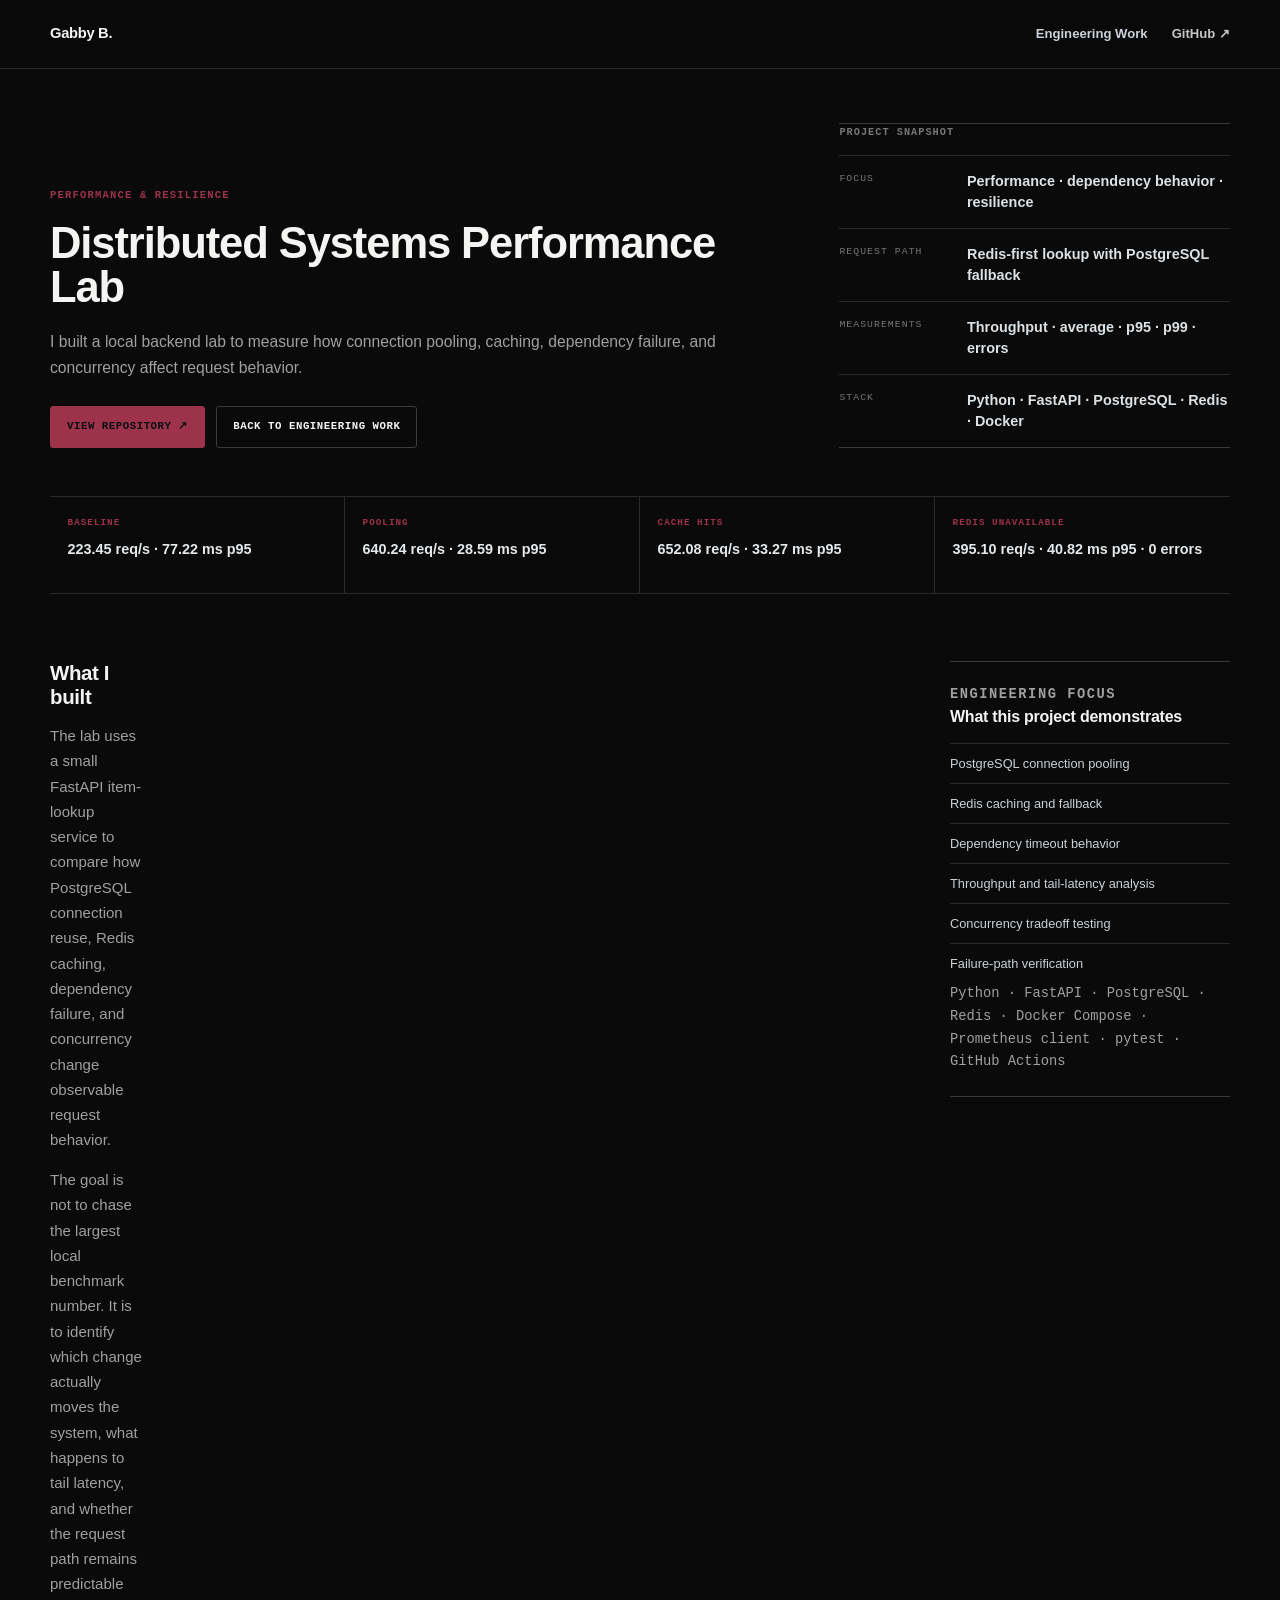
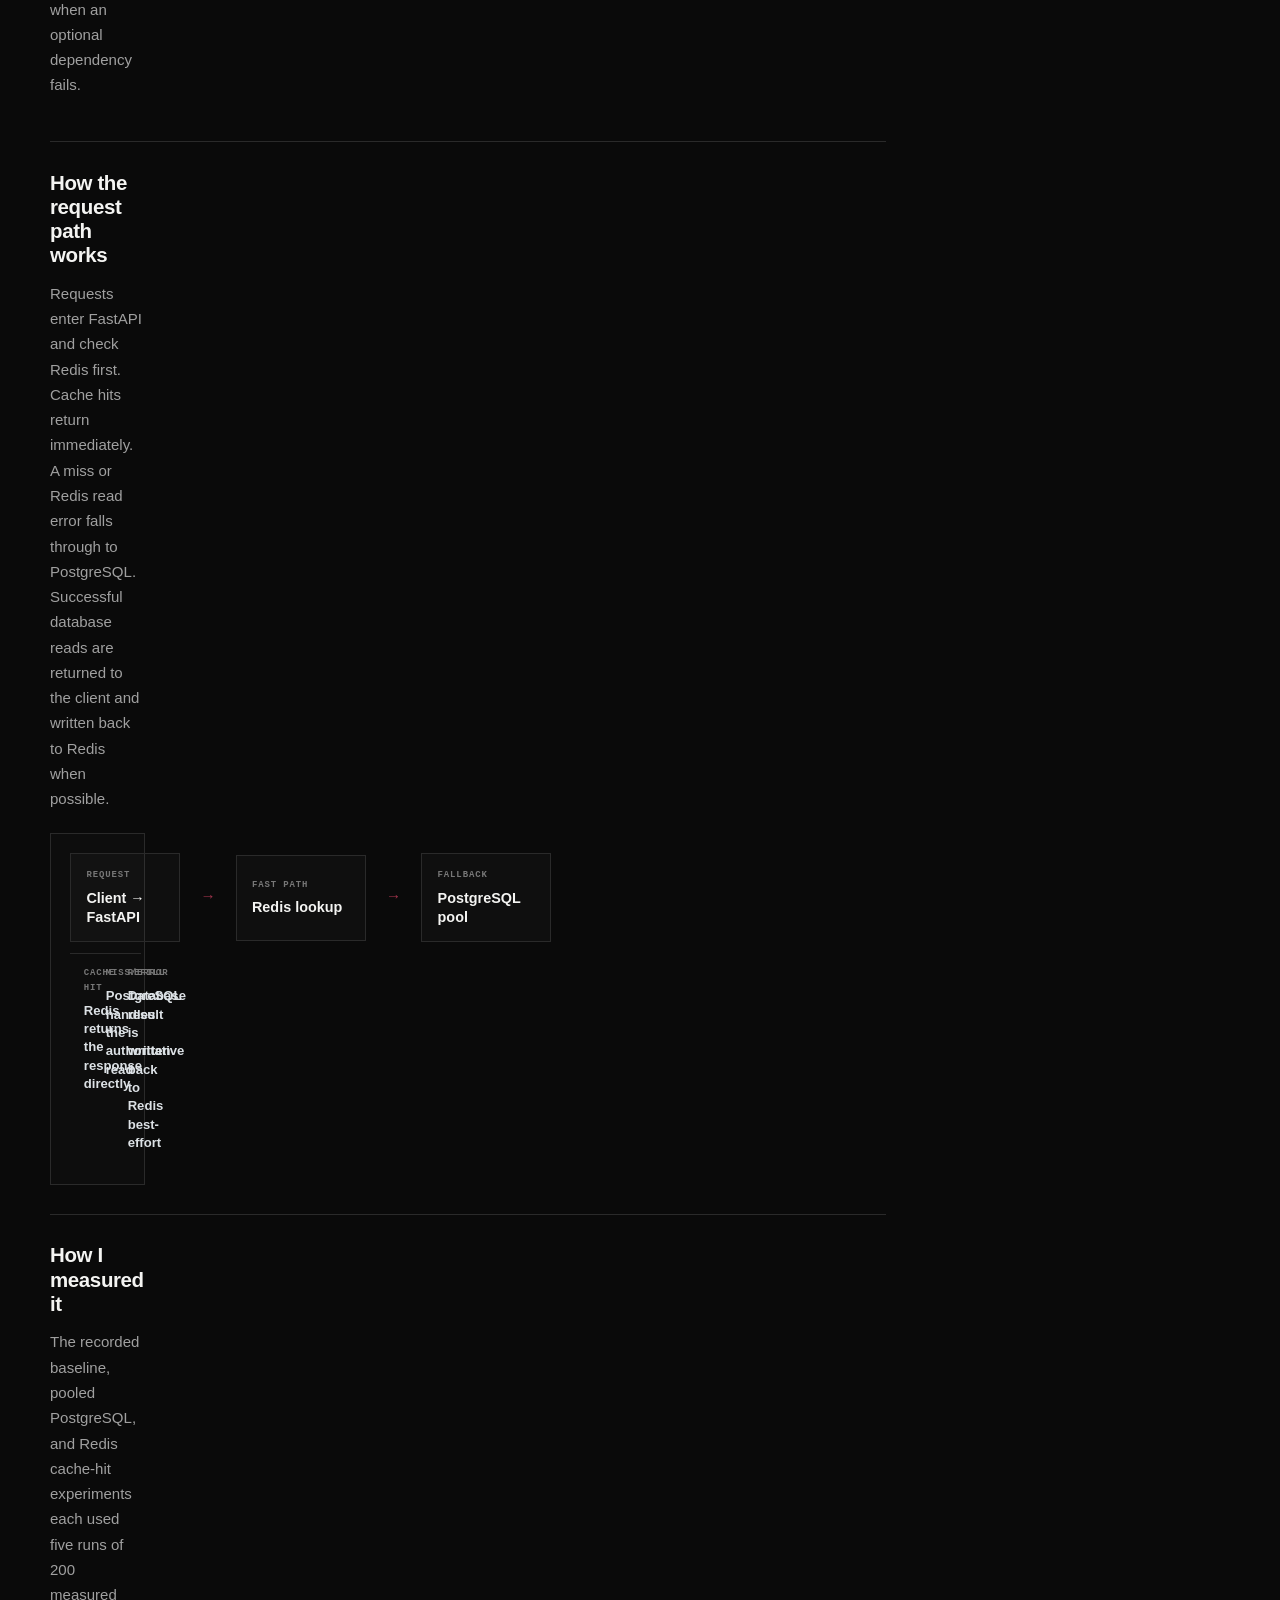
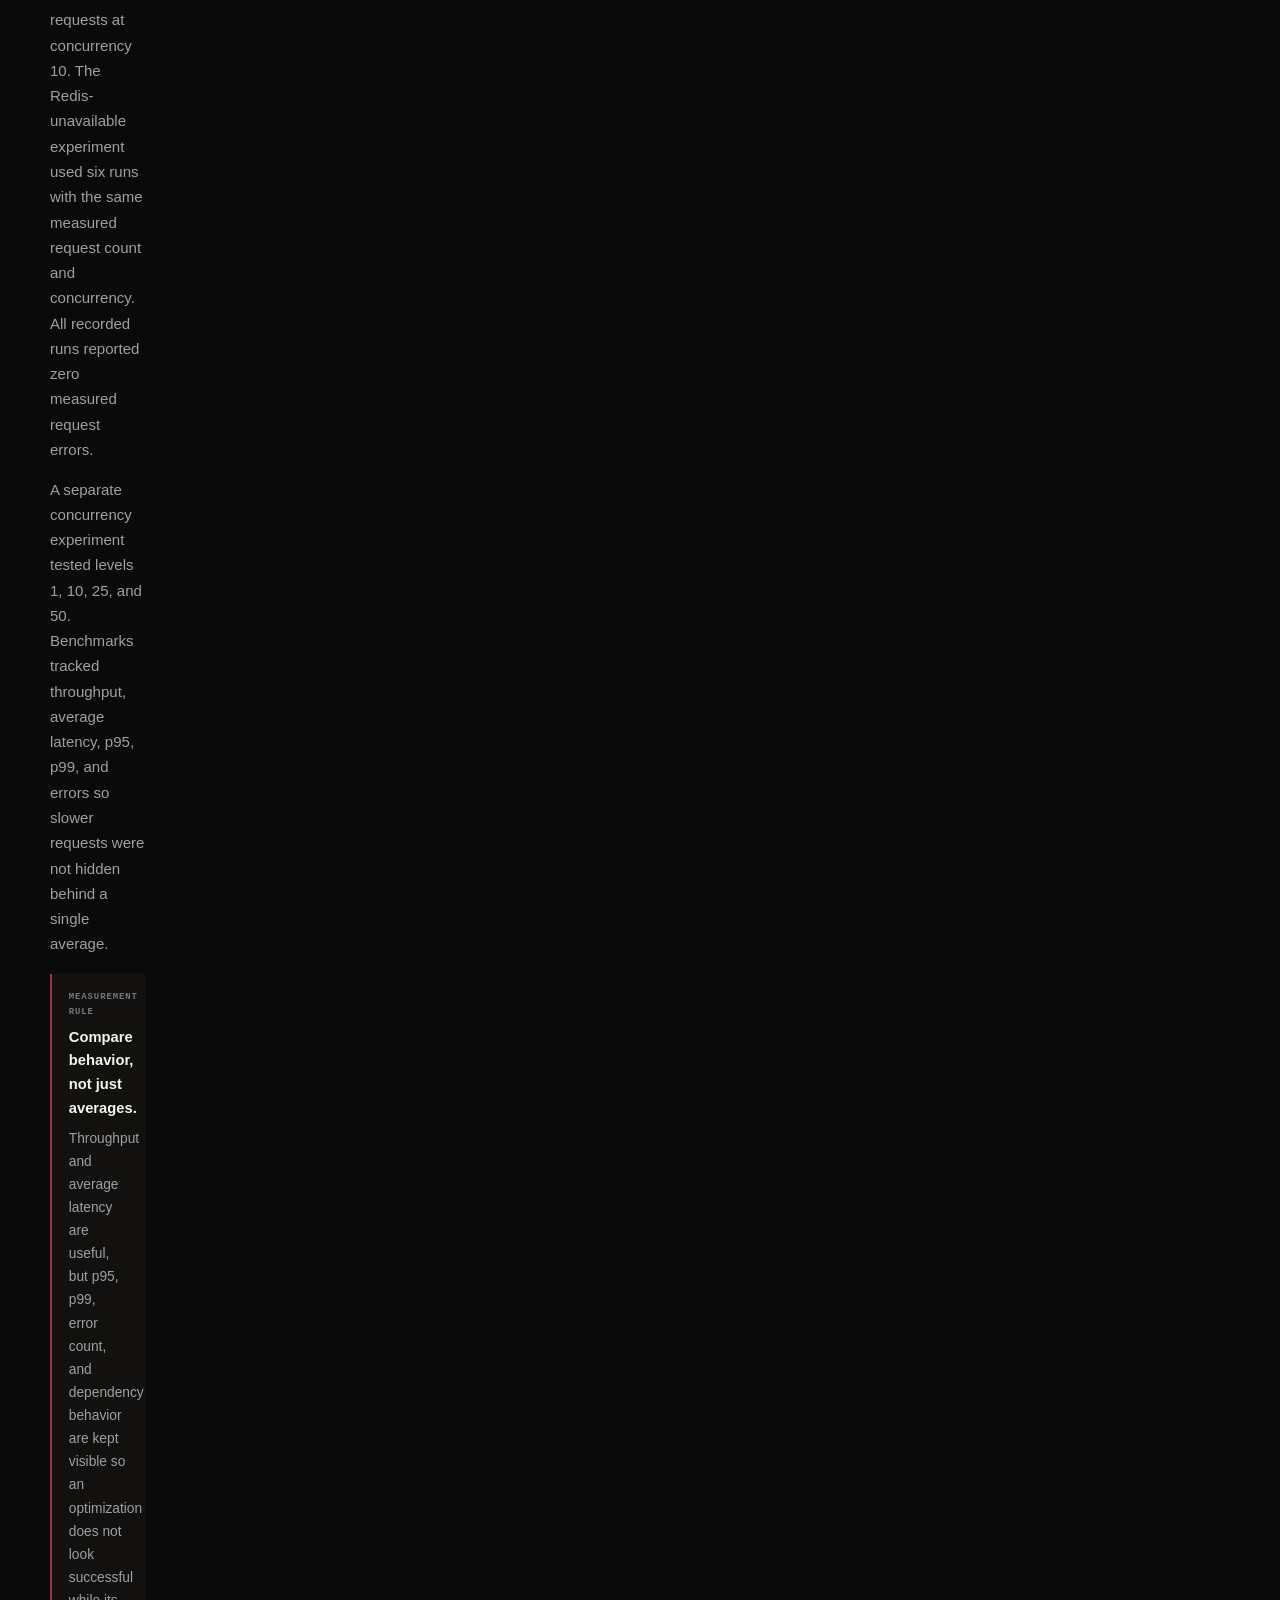
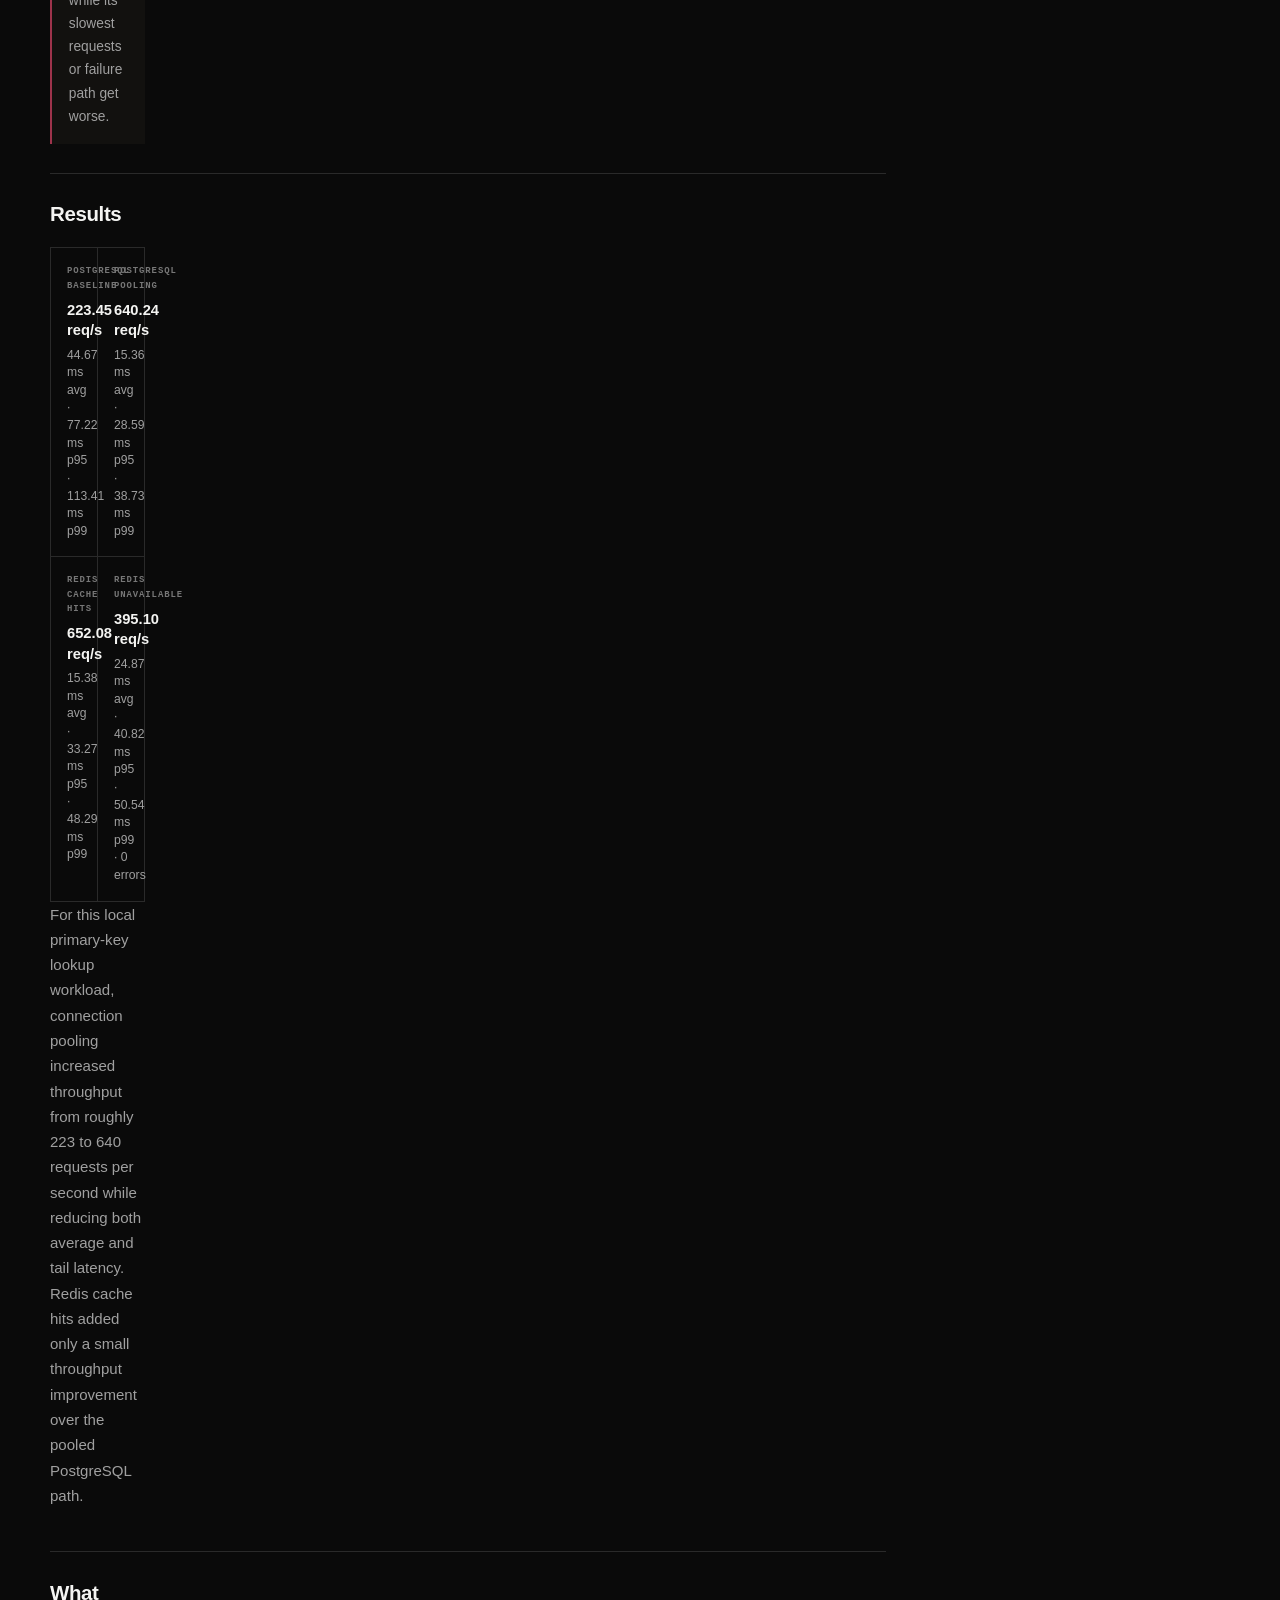
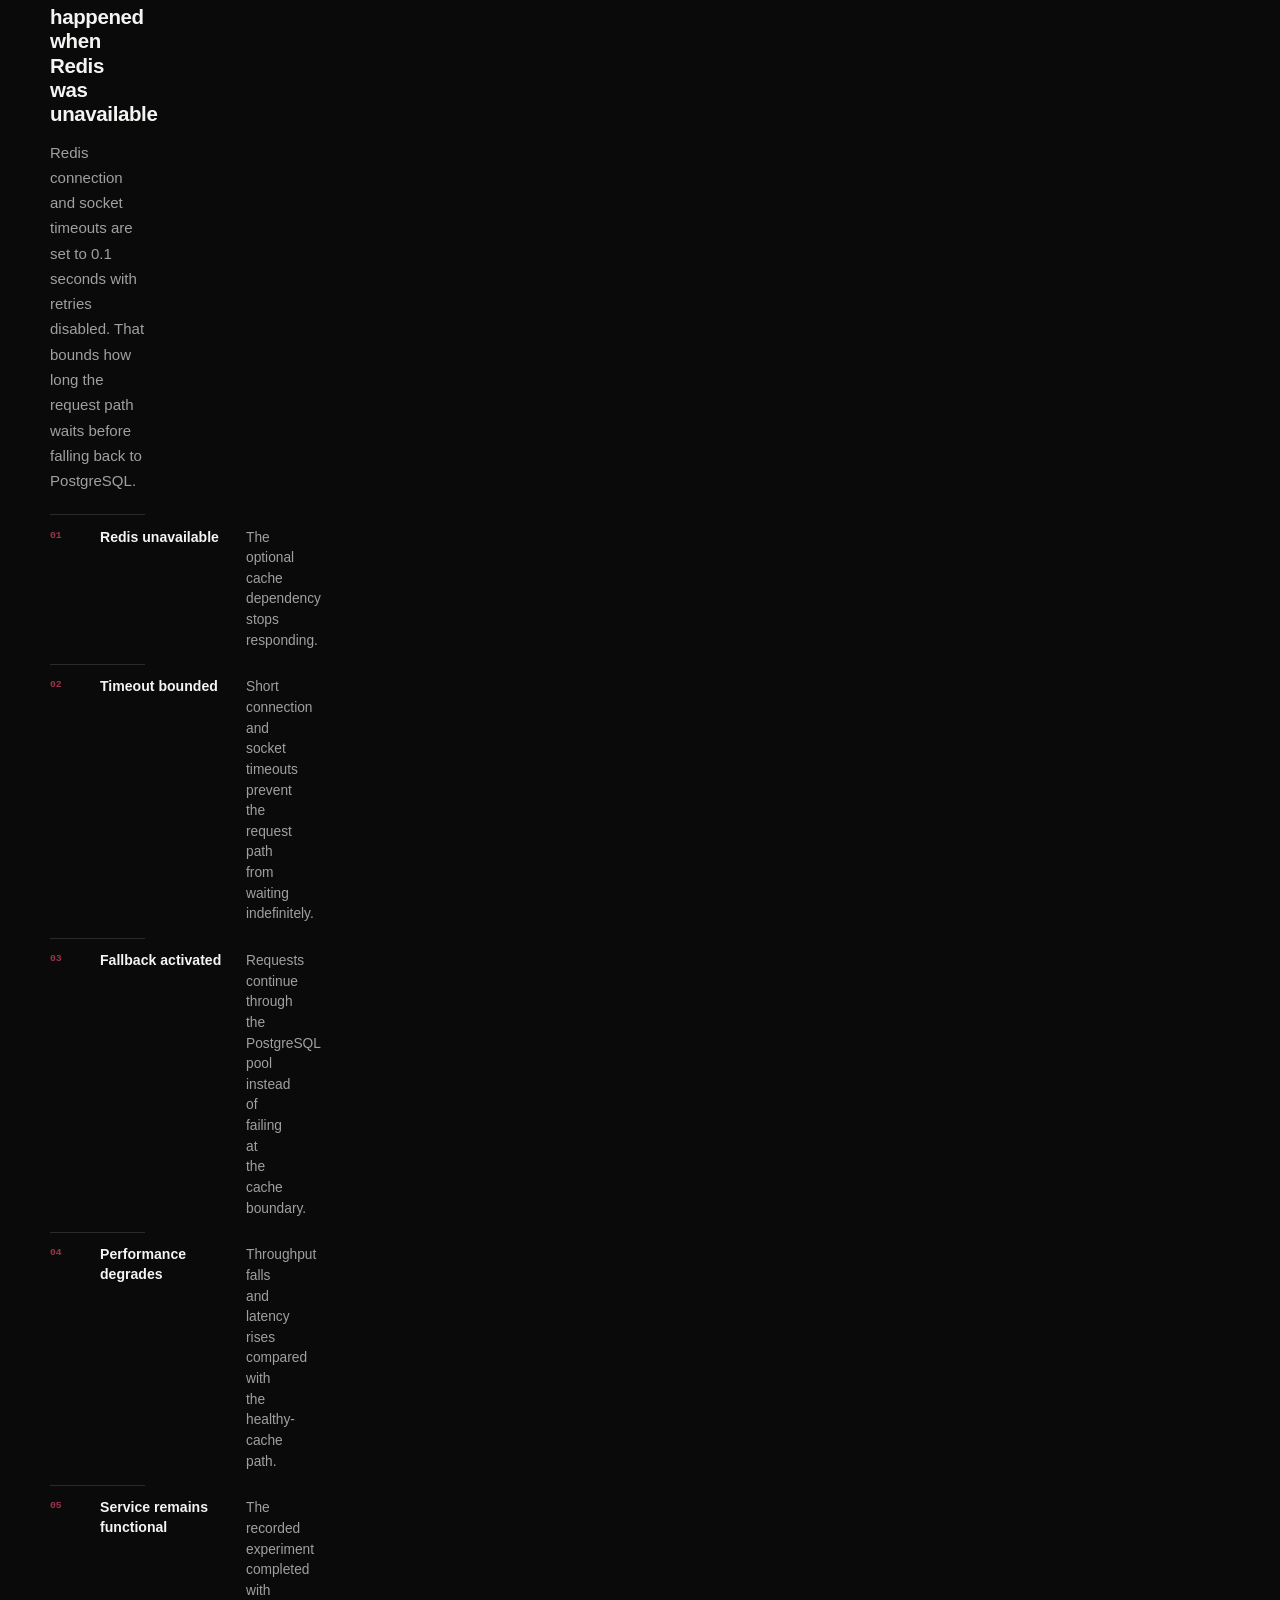
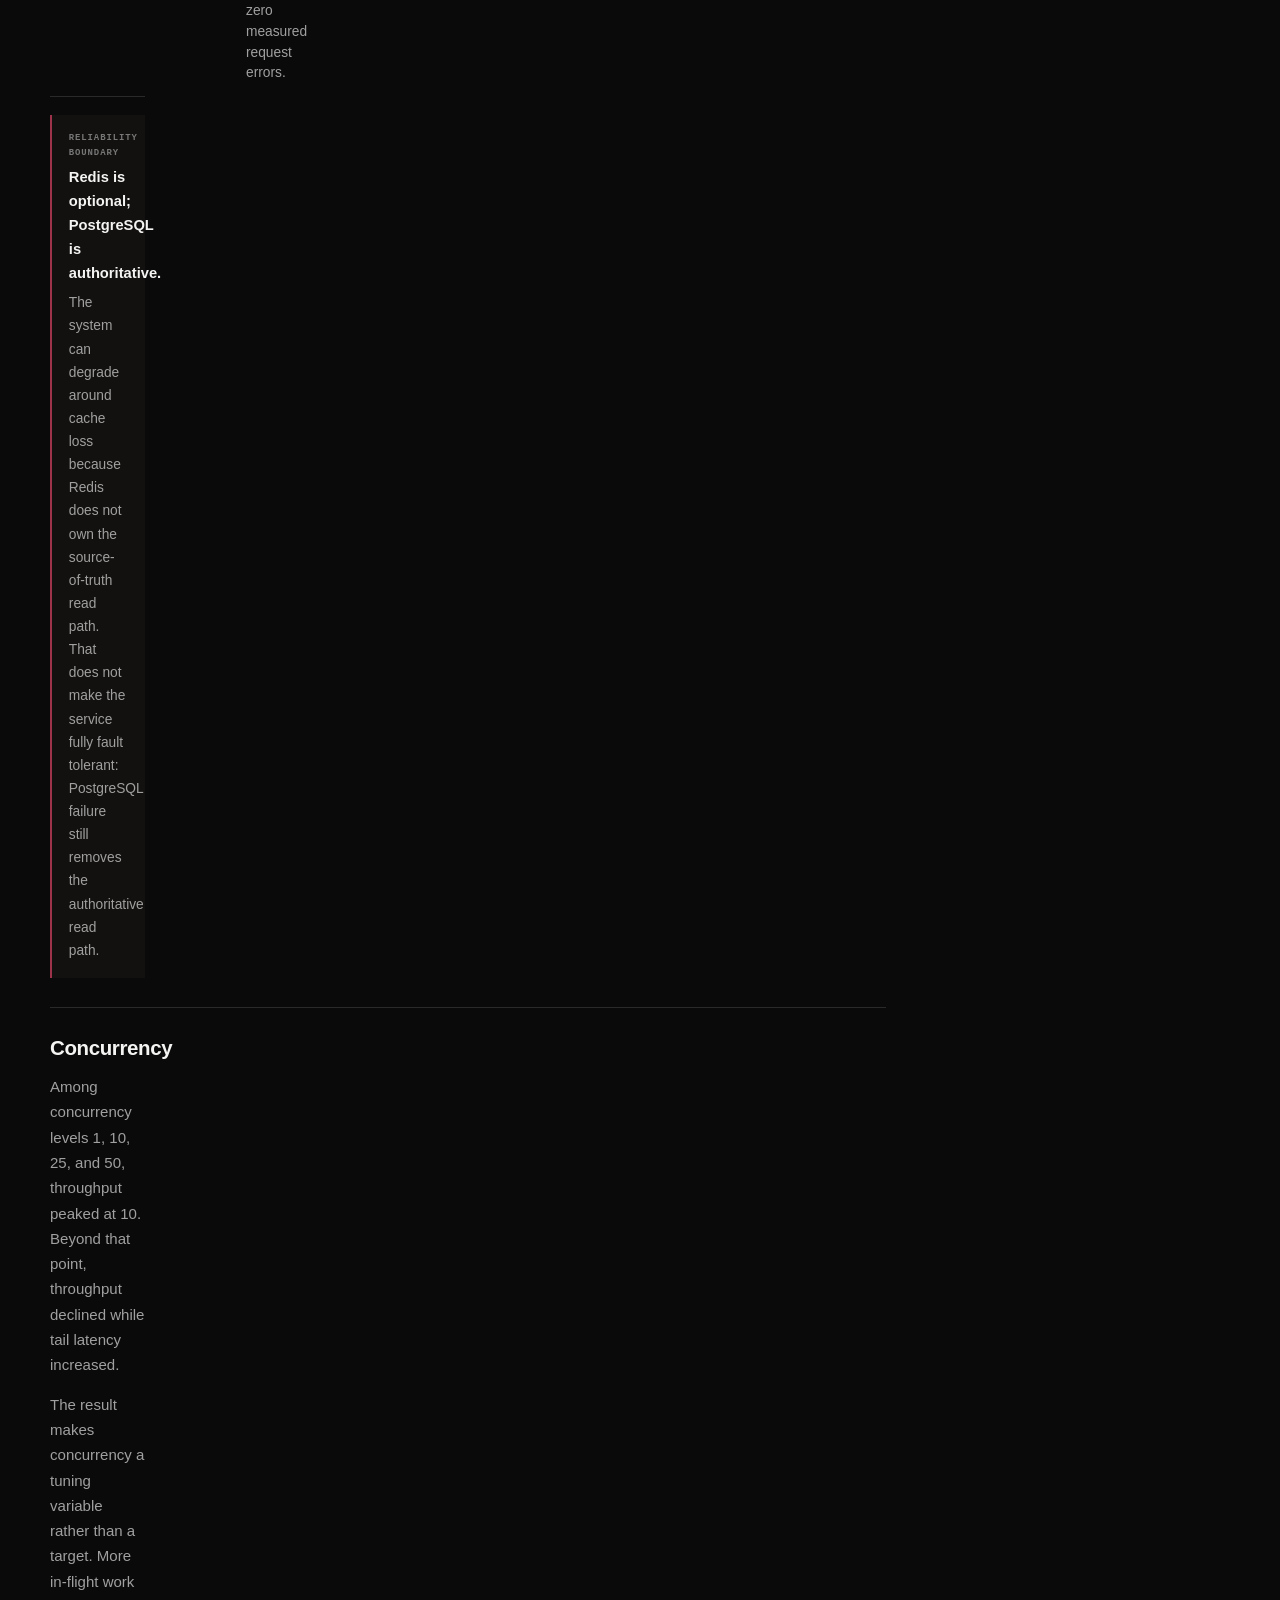
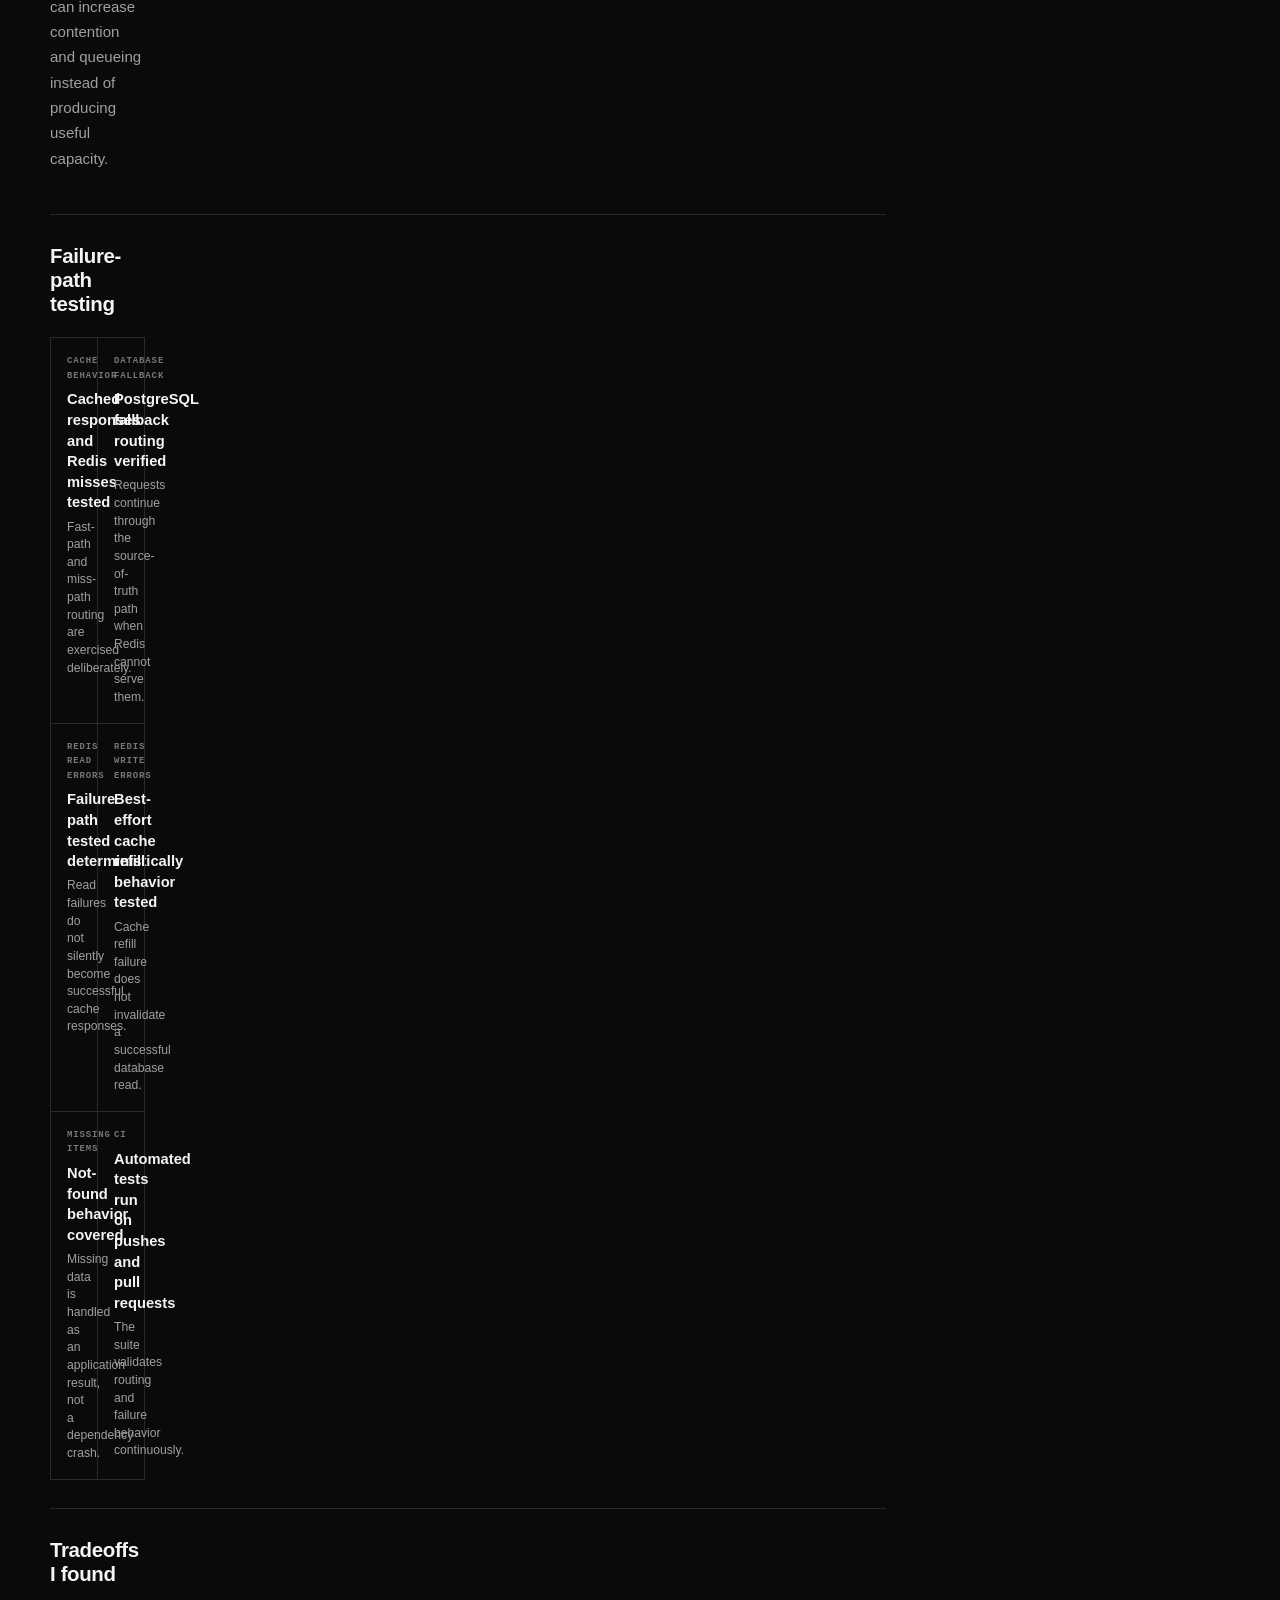
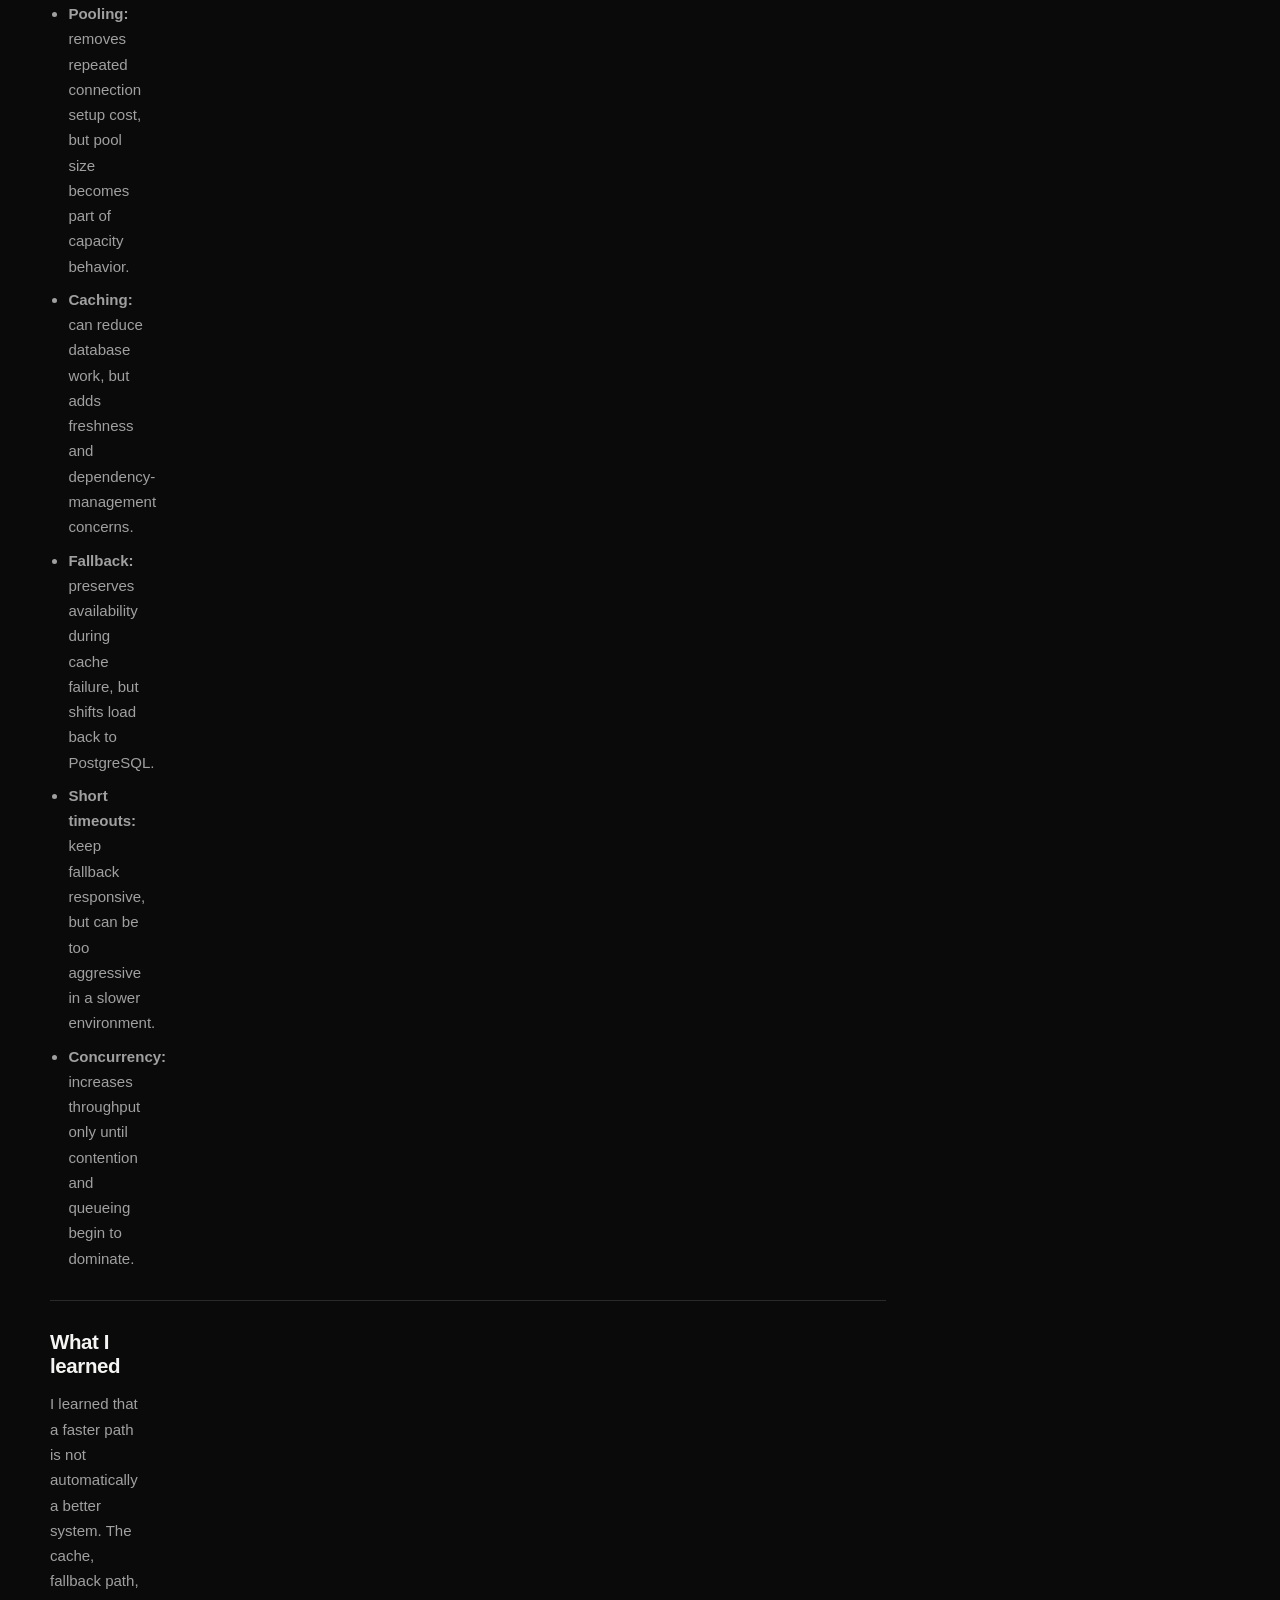
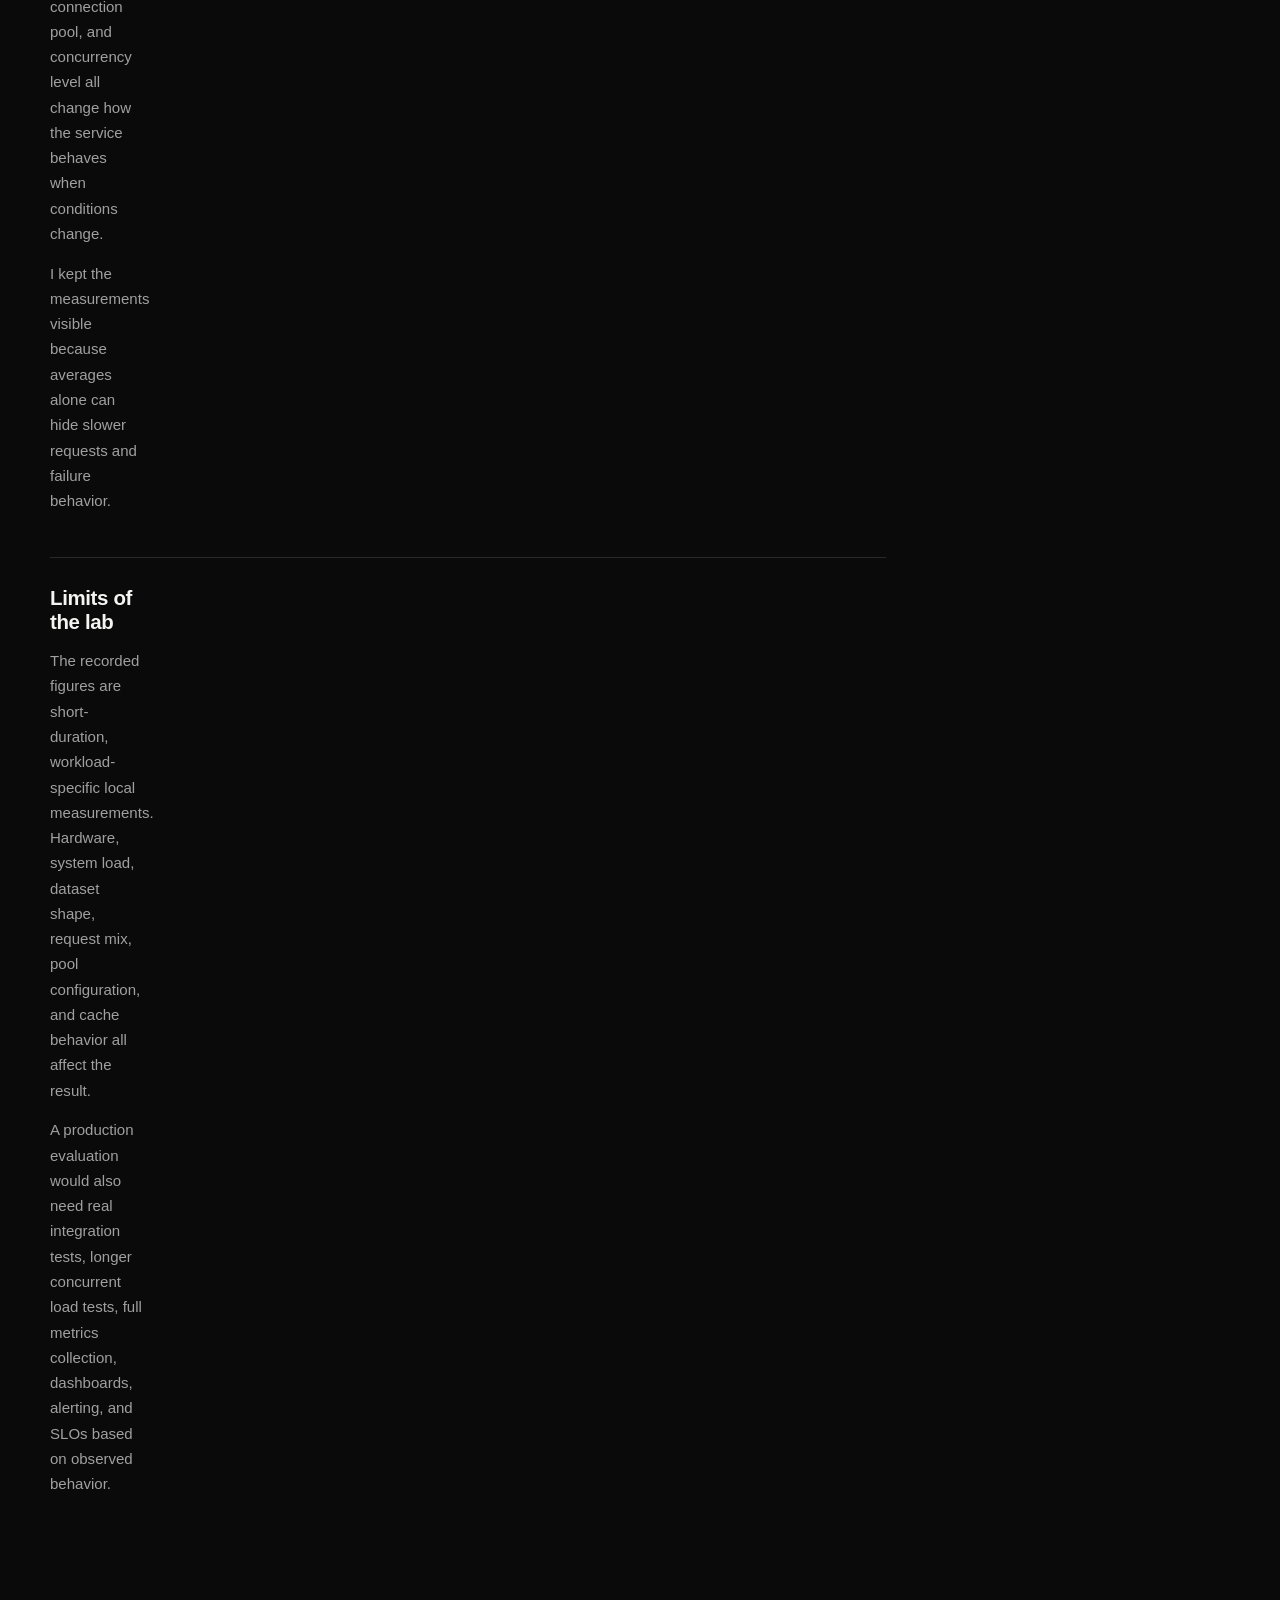
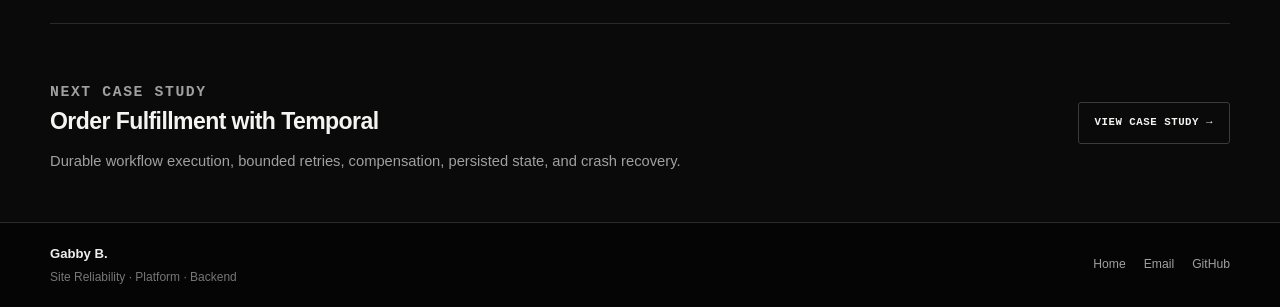
==== commit 0b3cbc6b: "copy: make case study more direct and human" ====
--- a/projects/distributed-systems-performance.html
+++ b/projects/distributed-systems-performance.html
@@ -8,9 +8,6 @@
   <meta name="theme-color" content="#0b0e12">
   <link rel="icon" href="../favicon.svg" type="image/svg+xml">
   <link rel="stylesheet" href="../assets/css/styles.css">
-  <link rel="stylesheet" href="../assets/css/redesign.css">
-  <link rel="stylesheet" href="../assets/css/executive.css">
-  <link rel="stylesheet" href="../assets/css/executive-refinement.css">
   <link rel="stylesheet" href="../assets/css/case-studies.css">
   <link rel="stylesheet" href="../assets/css/case-evidence.css">
 </head>
@@ -32,10 +29,7 @@
       <div>
         <p class="case-kicker">Performance & Resilience</p>
         <h1 id="case-title">Distributed Systems Performance Lab</h1>
-        <p class="case-summary">
-          A backend lab built to compare how concrete system changes affect request behavior:
-          <strong>connection reuse, caching, dependency failure, concurrency, throughput, and tail latency.</strong>
-        </p>
+        <p class="case-summary">I built a local backend lab to measure how connection pooling, caching, dependency failure, and concurrency affect request behavior.</p>
         <div class="case-actions">
           <a class="case-action primary" href="https://github.com/gabbyb-cloud/distributed-systems-performance-lab" target="_blank" rel="noreferrer">View repository ↗</a>
           <a class="case-action" href="../index.html#projects">Back to engineering work</a>
@@ -64,7 +58,7 @@
       <article class="case-story">
         <section class="case-block">
           <div>
-            <h2>What I learned</h2>
+            <h2>What I built</h2>
             <p>The lab uses a small FastAPI item-lookup service to compare how PostgreSQL connection reuse, Redis caching, dependency failure, and concurrency change observable request behavior.</p>
             <p>The goal is not to chase the largest local benchmark number. It is to identify which change actually moves the system, what happens to tail latency, and whether the request path remains predictable when an optional dependency fails.</p>
           </div>
@@ -72,7 +66,7 @@
 
         <section class="case-block">
           <div>
-            <h2>The cache is an optimization; PostgreSQL remains the source of truth.</h2>
+            <h2>How the request path works</h2>
             <p>Requests enter FastAPI and check Redis first. Cache hits return immediately. A miss or Redis read error falls through to PostgreSQL. Successful database reads are returned to the client and written back to Redis when possible.</p>
 
             <div class="case-architecture" aria-label="Distributed request flow">
@@ -94,7 +88,7 @@
 
         <section class="case-block">
           <div>
-            <h2>Change one major behavior at a time and keep the workload visible.</h2>
+            <h2>How I measured it</h2>
             <p>The recorded baseline, pooled PostgreSQL, and Redis cache-hit experiments each used five runs of 200 measured requests at concurrency 10. The Redis-unavailable experiment used six runs with the same measured request count and concurrency. All recorded runs reported zero measured request errors.</p>
             <p>A separate concurrency experiment tested levels 1, 10, 25, and 50. Benchmarks tracked throughput, average latency, p95, p99, and errors so slower requests were not hidden behind a single average.</p>
 
@@ -108,7 +102,7 @@
 
         <section class="case-block">
           <div>
-            <h2>Pooling produced the largest improvement in this workload.</h2>
+            <h2>Results</h2>
             <div class="case-evidence-matrix" aria-label="Recorded benchmark comparison">
               <div class="case-evidence-item"><span class="case-evidence-label">PostgreSQL baseline</span><strong>223.45 req/s</strong><small>44.67 ms avg · 77.22 ms p95 · 113.41 ms p99</small></div>
               <div class="case-evidence-item"><span class="case-evidence-label">PostgreSQL pooling</span><strong>640.24 req/s</strong><small>15.36 ms avg · 28.59 ms p95 · 38.73 ms p99</small></div>
@@ -121,7 +115,7 @@
 
         <section class="case-block">
           <div>
-            <h2>A cache outage degraded performance without becoming an application outage.</h2>
+            <h2>What happened when Redis was unavailable</h2>
             <p>Redis connection and socket timeouts are set to 0.1 seconds with retries disabled. That bounds how long the request path waits before falling back to PostgreSQL.</p>
 
             <div class="case-timeline" aria-label="Redis failure and fallback sequence">
@@ -142,7 +136,7 @@
 
         <section class="case-block">
           <div>
-            <h2>More parallelism was not automatically better.</h2>
+            <h2>Concurrency</h2>
             <p>Among concurrency levels 1, 10, 25, and 50, throughput peaked at 10. Beyond that point, throughput declined while tail latency increased.</p>
             <p>The result makes concurrency a tuning variable rather than a target. More in-flight work can increase contention and queueing instead of producing useful capacity.</p>
           </div>
@@ -150,7 +144,7 @@
 
         <section class="case-block">
           <div>
-            <h2>Performance evidence is paired with deterministic failure-path tests.</h2>
+            <h2>Failure-path testing</h2>
             <div class="case-evidence-matrix" aria-label="Performance lab verification">
               <div class="case-evidence-item"><span class="case-evidence-label">Cache behavior</span><strong>Cached responses and Redis misses tested</strong><small>Fast-path and miss-path routing are exercised deliberately.</small></div>
               <div class="case-evidence-item"><span class="case-evidence-label">Database fallback</span><strong>PostgreSQL fallback routing verified</strong><small>Requests continue through the source-of-truth path when Redis cannot serve them.</small></div>
@@ -164,7 +158,7 @@
 
         <section class="case-block">
           <div>
-            <h2>Every optimization adds another operating decision.</h2>
+            <h2>Tradeoffs I found</h2>
             <ul>
               <li><strong>Pooling:</strong> removes repeated connection setup cost, but pool size becomes part of capacity behavior.</li>
               <li><strong>Caching:</strong> can reduce database work, but adds freshness and dependency-management concerns.</li>
@@ -177,15 +171,15 @@
 
         <section class="case-block">
           <div>
-            <h2>Performance engineering and reliability engineering overlap.</h2>
-            <p>The useful result is not simply that one configuration was faster. The lab connects connection management, caching, dependency fallback, concurrency, and p95/p99 latency so system changes can be evaluated as operational behavior.</p>
-            <p>The recurring workflow is: <strong>measure first, change deliberately, observe the tails, test failure behavior, and keep the limits of the measurement visible.</strong></p>
-          </div>
-        </section>
-
-        <section class="case-block">
-          <div>
-            <h2>Local benchmark results are comparison evidence, not capacity claims.</h2>
+            <h2>What I learned</h2>
+            <p>I learned that a faster path is not automatically a better system. The cache, fallback path, connection pool, and concurrency level all change how the service behaves when conditions change.</p>
+            <p>I kept the measurements visible because averages alone can hide slower requests and failure behavior.</p>
+          </div>
+        </section>
+
+        <section class="case-block">
+          <div>
+            <h2>Limits of the lab</h2>
             <p>The recorded figures are short-duration, workload-specific local measurements. Hardware, system load, dataset shape, request mix, pool configuration, and cache behavior all affect the result.</p>
             <p>A production evaluation would also need real integration tests, longer concurrent load tests, full metrics collection, dashboards, alerting, and SLOs based on observed behavior.</p>
           </div>
--- a/assets/css/case-studies.css
+++ b/assets/css/case-studies.css
@@ -1,15 +1,15 @@
 /* Executive case-study layer */
 
 .case-page {
-  --case-accent: var(--exec-accent, #c8b27f);
-  --case-bg: var(--exec-bg, #0b0e12);
-  --case-surface: var(--exec-surface, #12171d);
-  --case-text: var(--exec-text, #f3f0ea);
-  --case-muted: var(--exec-muted, #aab3bc);
-  --case-faint: var(--exec-faint, #87919c);
-  --case-line: var(--exec-line, #2c3540);
-  --case-line-strong: var(--exec-line-strong, #404b57);
-  --case-mono: var(--exec-mono, "SFMono-Regular", Consolas, "Liberation Mono", Menlo, monospace);
+  --case-accent: var(--maroon-bright, #9d334b);
+  --case-bg: var(--bg, #0a0a0a);
+  --case-surface: var(--surface, #111111);
+  --case-text: var(--ink, #f4f4f2);
+  --case-muted: var(--muted, #a0a0a0);
+  --case-faint: var(--muted-2, #777777);
+  --case-line: var(--line, #2a2a2a);
+  --case-line-strong: var(--line-strong, #3b3b3b);
+  --case-mono: var(--mono, "SFMono-Regular", Consolas, "Liberation Mono", Menlo, monospace);
 }
 
 .case-page .site-header {
@@ -32,7 +32,6 @@
 
 .case-kicker,
 .case-label,
-.case-number,
 .case-proof-label,
 .case-snapshot dt,
 .case-result-label {
@@ -64,11 +63,6 @@
   color: var(--case-muted);
   font-size: .98rem;
   line-height: 1.65;
-}
-
-.case-summary strong {
-  color: var(--case-text);
-  font-weight: 620;
 }
 
 .case-actions {
@@ -208,13 +202,6 @@
   border-top: 0;
 }
 
-.case-number {
-  padding-top: .3rem;
-  color: var(--case-accent);
-  font-size: .6rem;
-  font-weight: 700;
-}
-
 .case-block h2 {
   max-width: 680px;
   margin: 0 0 .85rem;
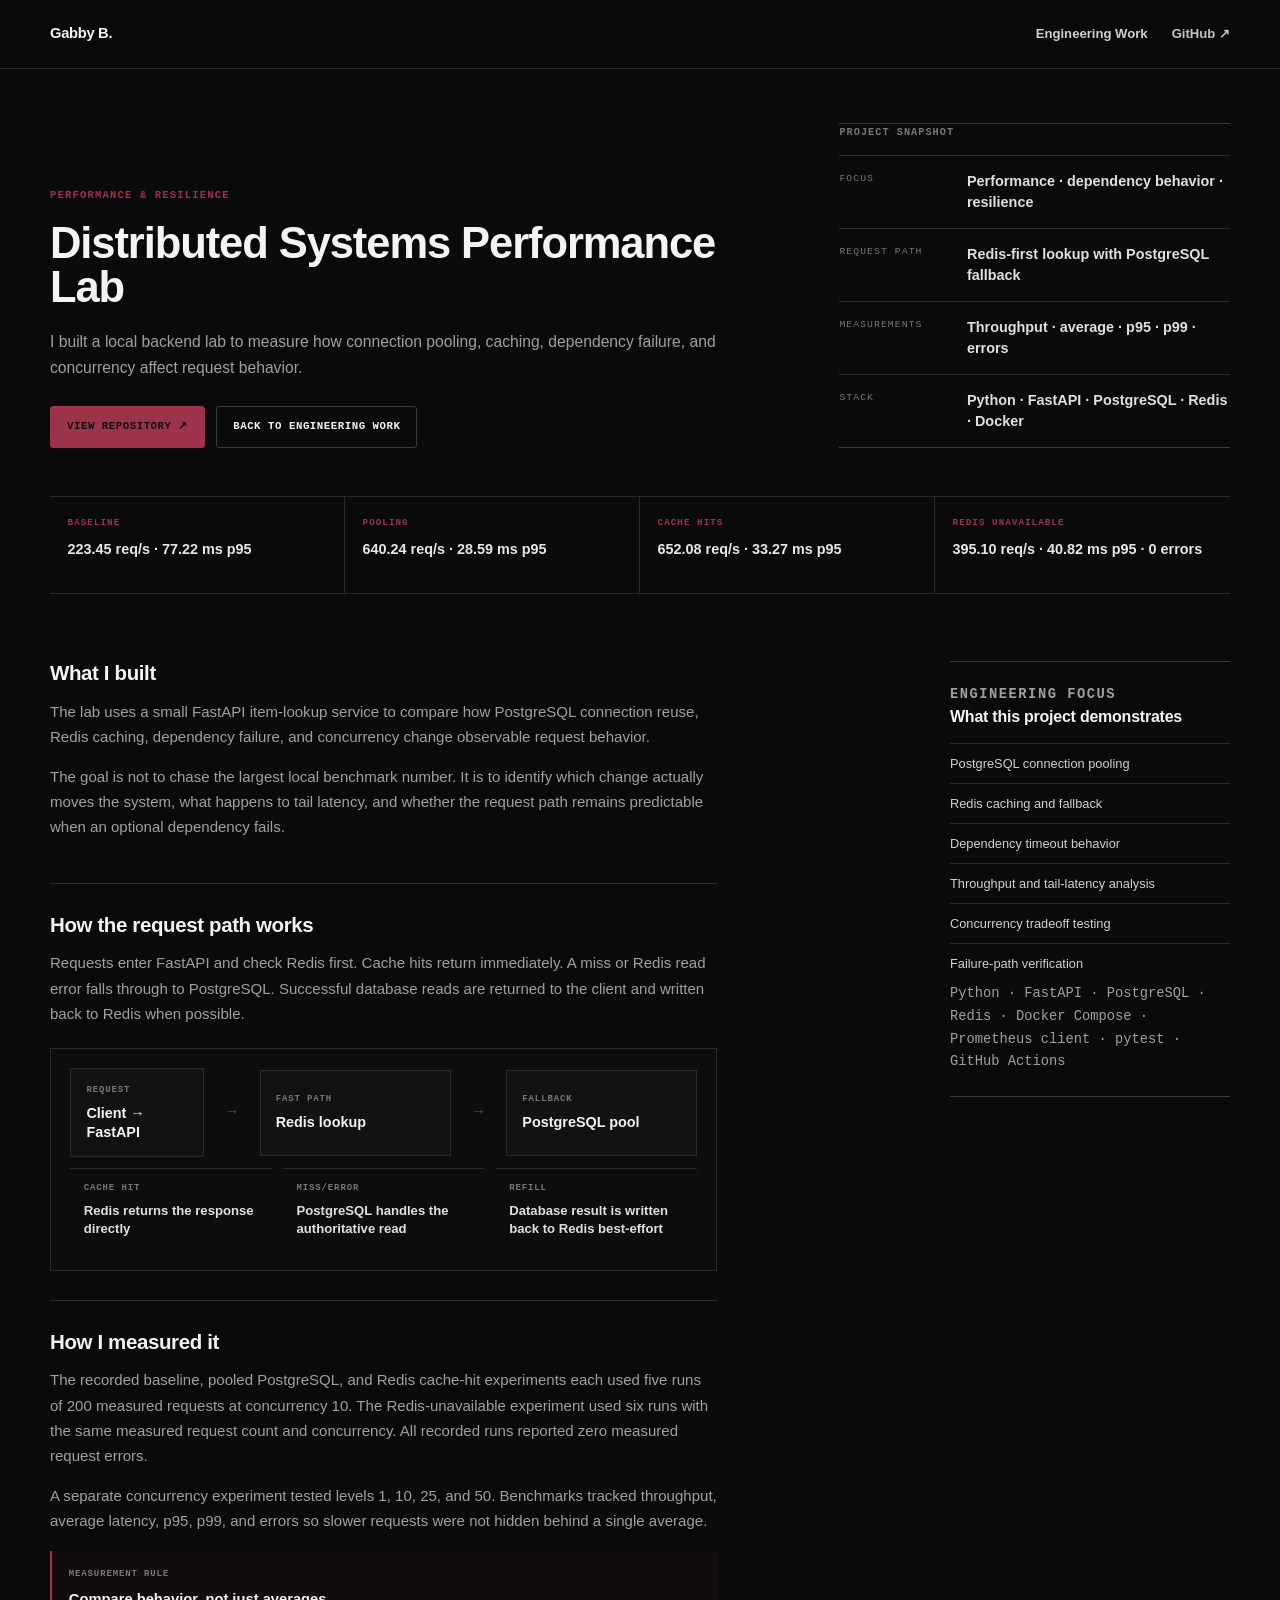
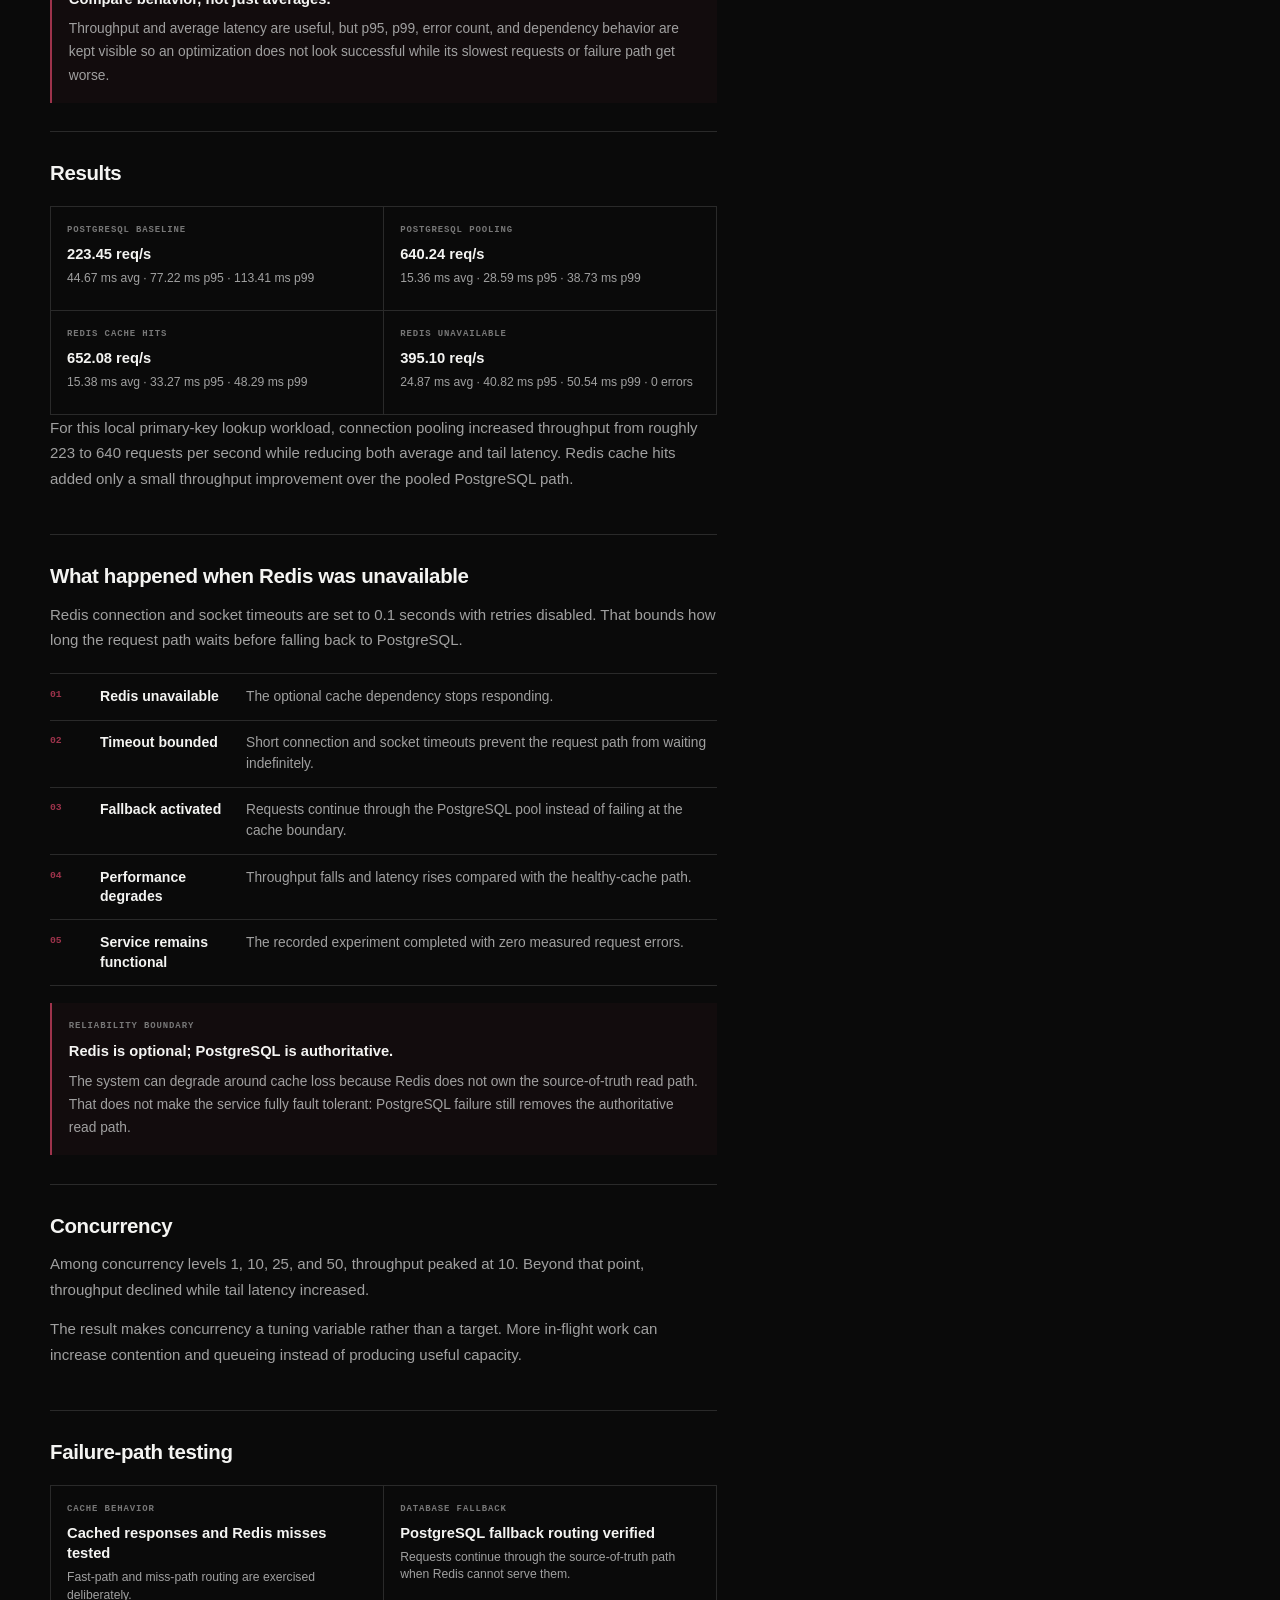
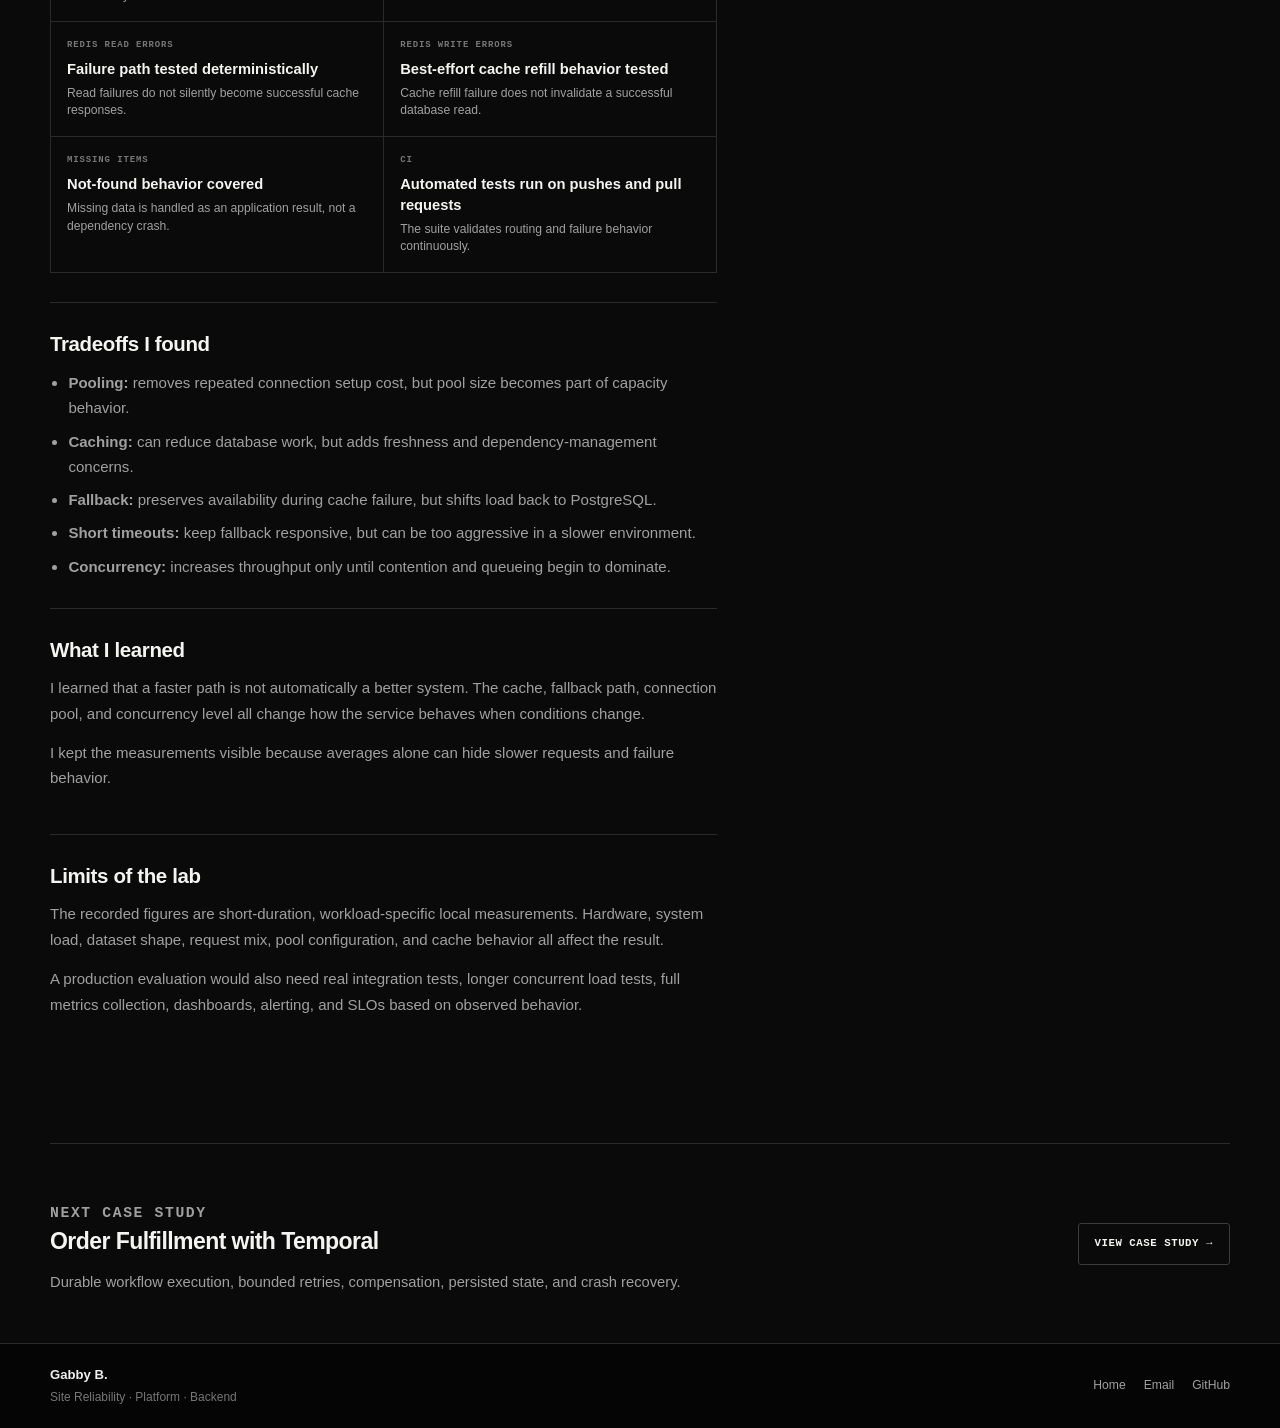
==== commit 76a417fa: "docs: add requested case study TODOs" ====
--- a/projects/distributed-systems-performance.html
+++ b/projects/distributed-systems-performance.html
@@ -30,6 +30,7 @@
         <p class="case-kicker">Performance & Resilience</p>
         <h1 id="case-title">Distributed Systems Performance Lab</h1>
         <p class="case-summary">I built a local backend lab to measure how connection pooling, caching, dependency failure, and concurrency affect request behavior.</p>
+        <!-- TODO p99 before/after -->
         <div class="case-actions">
           <a class="case-action primary" href="https://github.com/gabbyb-cloud/distributed-systems-performance-lab" target="_blank" rel="noreferrer">View repository ↗</a>
           <a class="case-action" href="../index.html#projects">Back to engineering work</a>
@@ -172,6 +173,7 @@
         <section class="case-block">
           <div>
             <h2>What I learned</h2>
+            <!-- TODO: one thing that went wrong or surprised me, and what I'd do differently -->
             <p>I learned that a faster path is not automatically a better system. The cache, fallback path, connection pool, and concurrency level all change how the service behaves when conditions change.</p>
             <p>I kept the measurements visible because averages alone can hide slower requests and failure behavior.</p>
           </div>
@@ -190,6 +192,7 @@
         <div class="case-side-card">
           <p class="case-label">Engineering focus</p>
           <h2>What this project demonstrates</h2>
+          <!-- TODO: replace with a list of things I actually did -->
           <ul class="case-side-list">
             <li>PostgreSQL connection pooling</li>
             <li>Redis caching and fallback</li>
--- a/assets/css/styles.css
+++ b/assets/css/styles.css
@@ -326,11 +326,12 @@
 }
 
 .exec-section-head {
-  display: grid;
-  grid-template-columns: 170px minmax(0, 1fr);
-  gap: 30px;
-  align-items: start;
+  display: block;
   margin-bottom: 32px;
+}
+
+.exec-section-head > div {
+  max-width: 70ch;
 }
 
 .section-index { color: var(--muted-2); }
@@ -476,7 +477,7 @@
 }
 
 .system-block {
-  min-height: 170px;
+  min-height: 0;
   padding: 20px;
   border-right: 1px solid var(--line);
   border-bottom: 1px solid var(--line);
@@ -497,12 +498,14 @@
 }
 
 .private-build {
-  display: grid;
-  grid-template-columns: 170px minmax(0, 1fr);
-  gap: 30px;
+  display: block;
   padding-block: 24px;
   border-top: 1px solid var(--line-strong);
   border-bottom: 1px solid var(--line-strong);
+}
+
+.private-build > div {
+  max-width: 70ch;
 }
 
 .private-build h3 {
@@ -711,7 +714,6 @@
   .exec-section { padding-block: 48px; }
 
   .exec-section-head {
-    grid-template-columns: 1fr;
     gap: 8px;
   }
 
--- a/assets/css/case-studies.css
+++ b/assets/css/case-studies.css
@@ -180,21 +180,49 @@
 
 .case-main {
   display: grid;
-  grid-template-columns: minmax(0, 1fr) 280px;
-  gap: clamp(3rem, 5vw, 5rem);
+  grid-template-columns: minmax(65ch, 75ch) minmax(240px, 280px);
+  justify-content: space-between;
+  gap: clamp(2.5rem, 5vw, 5rem);
   padding-block: 4.2rem 5.2rem;
 }
 
 .case-story {
   min-width: 0;
+  width: 100%;
 }
 
 .case-block {
-  display: grid;
-  grid-template-columns: 95px minmax(0, 1fr);
-  gap: 1.6rem;
+  display: block;
+  min-width: 0;
   padding: 1.8rem 0;
   border-top: 1px solid var(--case-line);
+}
+
+.case-block > div {
+  min-width: 0;
+  width: 100%;
+}
+
+.case-block p,
+.case-block li {
+  max-width: 75ch;
+}
+
+.case-block pre {
+  max-width: 100%;
+  overflow-x: auto;
+  white-space: pre;
+  font-family: var(--case-mono);
+}
+
+.case-table-wrap {
+  width: 100%;
+  overflow-x: auto;
+  -webkit-overflow-scrolling: touch;
+}
+
+.case-table-wrap table {
+  min-width: 100%;
 }
 
 .case-block:first-child {
@@ -284,7 +312,7 @@
   margin-top: 1.15rem;
   padding: .9rem 1rem;
   border-left: 2px solid var(--case-accent);
-  background: rgba(200,178,127,.055);
+  background: rgba(157,51,75,.08);
   color: var(--case-muted);
   font-size: .88rem;
   line-height: 1.6;
@@ -368,7 +396,12 @@
   font-size: .92rem;
 }
 
-@media (max-width: 1050px) {
+@media (max-width: 1100px) {
+  .case-main {
+    grid-template-columns: minmax(0, 1fr) 240px;
+    gap: 2rem;
+  }
+
   .case-hero-exec {
     grid-template-columns: 1fr;
     align-items: start;
@@ -392,6 +425,15 @@
 }
 
 @media (max-width: 760px) {
+  .case-main {
+    grid-template-columns: 1fr;
+    gap: 2.5rem;
+  }
+
+  .case-side {
+    position: static;
+  }
+
   .case-page .shell {
     width: min(calc(100% - 36px), var(--exec-max, 1340px));
   }
--- a/assets/css/case-evidence.css
+++ b/assets/css/case-evidence.css
@@ -141,7 +141,7 @@
   margin-top: 1.1rem;
   padding: 1rem 1.05rem;
   border-left: 2px solid var(--case-accent);
-  background: rgba(200,178,127,.04);
+  background: rgba(157,51,75,.06);
 }
 
 .case-decision strong {
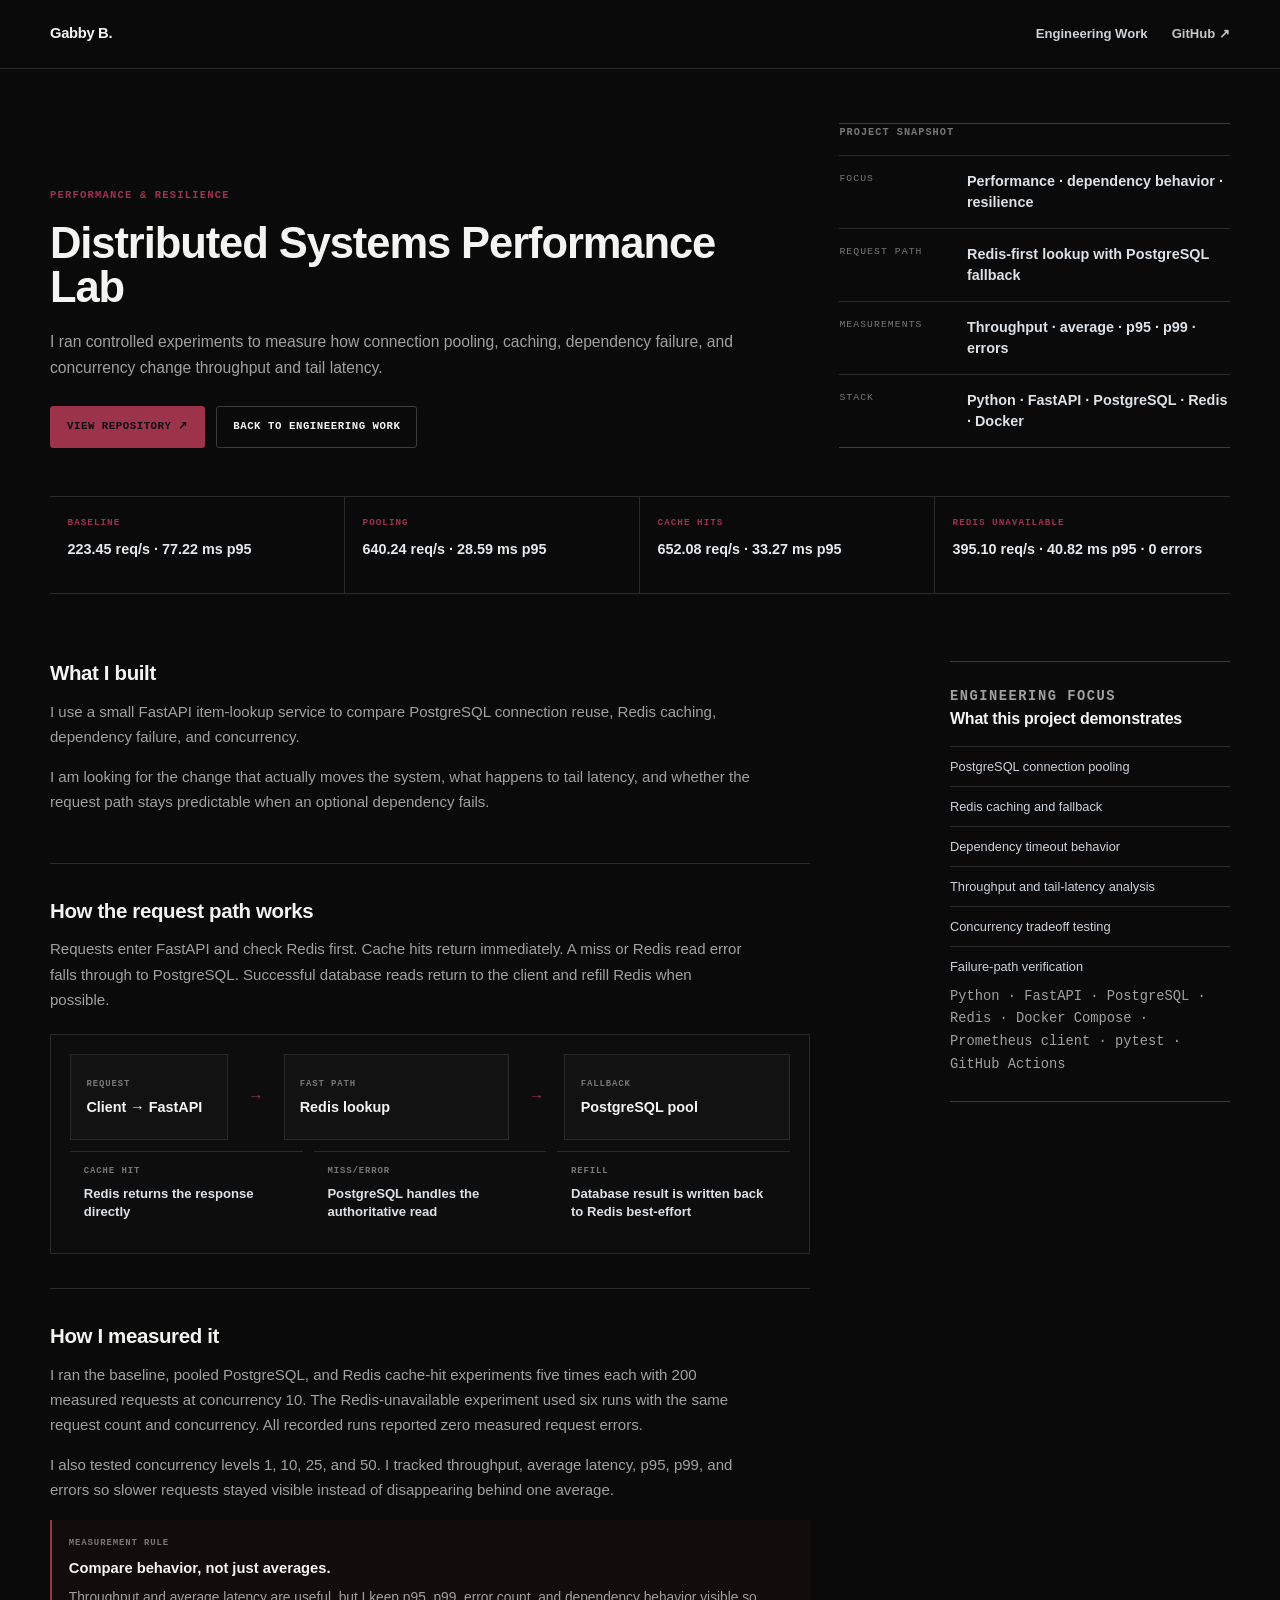
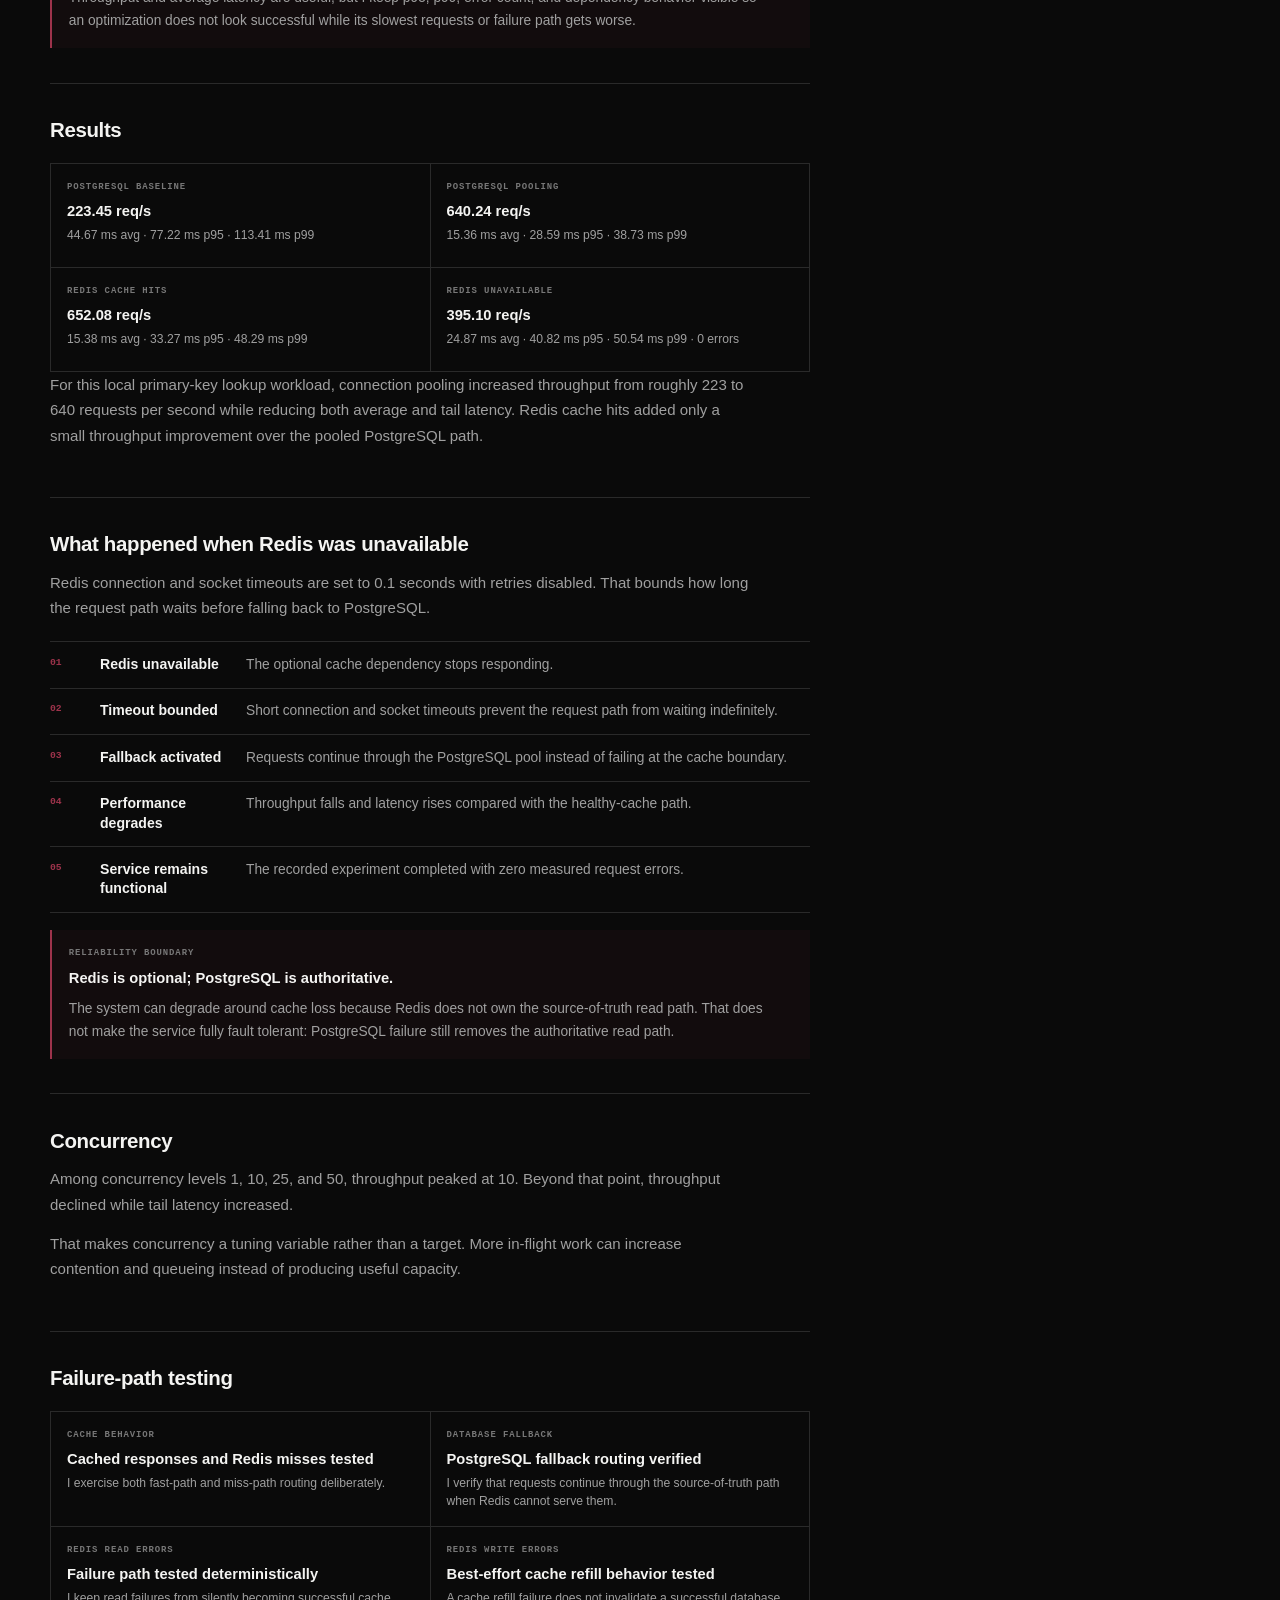
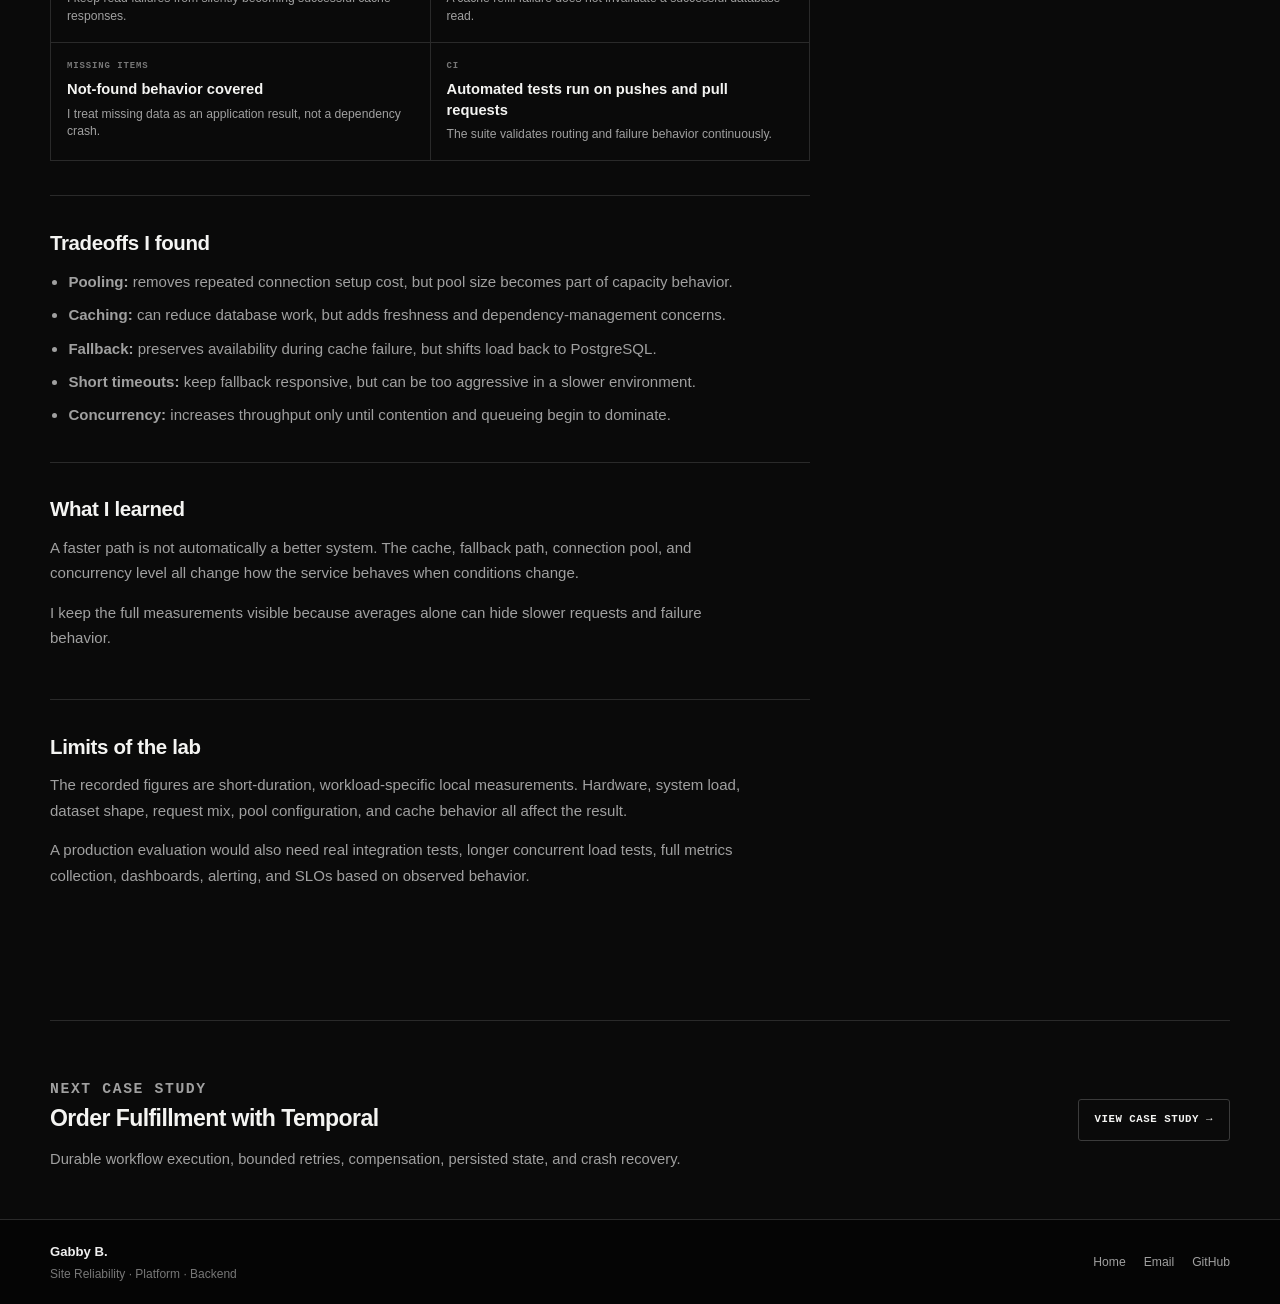
==== commit 22ea46cd: "copy: sharpen distributed systems case study voice" ====
--- a/projects/distributed-systems-performance.html
+++ b/projects/distributed-systems-performance.html
@@ -29,7 +29,7 @@
       <div>
         <p class="case-kicker">Performance & Resilience</p>
         <h1 id="case-title">Distributed Systems Performance Lab</h1>
-        <p class="case-summary">I built a local backend lab to measure how connection pooling, caching, dependency failure, and concurrency affect request behavior.</p>
+        <p class="case-summary">I ran controlled experiments to measure how connection pooling, caching, dependency failure, and concurrency change throughput and tail latency.</p>
         <!-- TODO p99 before/after -->
         <div class="case-actions">
           <a class="case-action primary" href="https://github.com/gabbyb-cloud/distributed-systems-performance-lab" target="_blank" rel="noreferrer">View repository ↗</a>
@@ -60,15 +60,15 @@
         <section class="case-block">
           <div>
             <h2>What I built</h2>
-            <p>The lab uses a small FastAPI item-lookup service to compare how PostgreSQL connection reuse, Redis caching, dependency failure, and concurrency change observable request behavior.</p>
-            <p>The goal is not to chase the largest local benchmark number. It is to identify which change actually moves the system, what happens to tail latency, and whether the request path remains predictable when an optional dependency fails.</p>
+            <p>I use a small FastAPI item-lookup service to compare PostgreSQL connection reuse, Redis caching, dependency failure, and concurrency.</p>
+            <p>I am looking for the change that actually moves the system, what happens to tail latency, and whether the request path stays predictable when an optional dependency fails.</p>
           </div>
         </section>
 
         <section class="case-block">
           <div>
             <h2>How the request path works</h2>
-            <p>Requests enter FastAPI and check Redis first. Cache hits return immediately. A miss or Redis read error falls through to PostgreSQL. Successful database reads are returned to the client and written back to Redis when possible.</p>
+            <p>Requests enter FastAPI and check Redis first. Cache hits return immediately. A miss or Redis read error falls through to PostgreSQL. Successful database reads return to the client and refill Redis when possible.</p>
 
             <div class="case-architecture" aria-label="Distributed request flow">
               <div class="case-flow">
@@ -90,13 +90,13 @@
         <section class="case-block">
           <div>
             <h2>How I measured it</h2>
-            <p>The recorded baseline, pooled PostgreSQL, and Redis cache-hit experiments each used five runs of 200 measured requests at concurrency 10. The Redis-unavailable experiment used six runs with the same measured request count and concurrency. All recorded runs reported zero measured request errors.</p>
-            <p>A separate concurrency experiment tested levels 1, 10, 25, and 50. Benchmarks tracked throughput, average latency, p95, p99, and errors so slower requests were not hidden behind a single average.</p>
+            <p>I ran the baseline, pooled PostgreSQL, and Redis cache-hit experiments five times each with 200 measured requests at concurrency 10. The Redis-unavailable experiment used six runs with the same request count and concurrency. All recorded runs reported zero measured request errors.</p>
+            <p>I also tested concurrency levels 1, 10, 25, and 50. I tracked throughput, average latency, p95, p99, and errors so slower requests stayed visible instead of disappearing behind one average.</p>
 
             <div class="case-decision">
               <span class="case-decision-label">Measurement rule</span>
               <strong>Compare behavior, not just averages.</strong>
-              <p>Throughput and average latency are useful, but p95, p99, error count, and dependency behavior are kept visible so an optimization does not look successful while its slowest requests or failure path get worse.</p>
+              <p>Throughput and average latency are useful, but I keep p95, p99, error count, and dependency behavior visible so an optimization does not look successful while its slowest requests or failure path gets worse.</p>
             </div>
           </div>
         </section>
@@ -139,7 +139,7 @@
           <div>
             <h2>Concurrency</h2>
             <p>Among concurrency levels 1, 10, 25, and 50, throughput peaked at 10. Beyond that point, throughput declined while tail latency increased.</p>
-            <p>The result makes concurrency a tuning variable rather than a target. More in-flight work can increase contention and queueing instead of producing useful capacity.</p>
+            <p>That makes concurrency a tuning variable rather than a target. More in-flight work can increase contention and queueing instead of producing useful capacity.</p>
           </div>
         </section>
 
@@ -147,11 +147,11 @@
           <div>
             <h2>Failure-path testing</h2>
             <div class="case-evidence-matrix" aria-label="Performance lab verification">
-              <div class="case-evidence-item"><span class="case-evidence-label">Cache behavior</span><strong>Cached responses and Redis misses tested</strong><small>Fast-path and miss-path routing are exercised deliberately.</small></div>
-              <div class="case-evidence-item"><span class="case-evidence-label">Database fallback</span><strong>PostgreSQL fallback routing verified</strong><small>Requests continue through the source-of-truth path when Redis cannot serve them.</small></div>
-              <div class="case-evidence-item"><span class="case-evidence-label">Redis read errors</span><strong>Failure path tested deterministically</strong><small>Read failures do not silently become successful cache responses.</small></div>
-              <div class="case-evidence-item"><span class="case-evidence-label">Redis write errors</span><strong>Best-effort cache refill behavior tested</strong><small>Cache refill failure does not invalidate a successful database read.</small></div>
-              <div class="case-evidence-item"><span class="case-evidence-label">Missing items</span><strong>Not-found behavior covered</strong><small>Missing data is handled as an application result, not a dependency crash.</small></div>
+              <div class="case-evidence-item"><span class="case-evidence-label">Cache behavior</span><strong>Cached responses and Redis misses tested</strong><small>I exercise both fast-path and miss-path routing deliberately.</small></div>
+              <div class="case-evidence-item"><span class="case-evidence-label">Database fallback</span><strong>PostgreSQL fallback routing verified</strong><small>I verify that requests continue through the source-of-truth path when Redis cannot serve them.</small></div>
+              <div class="case-evidence-item"><span class="case-evidence-label">Redis read errors</span><strong>Failure path tested deterministically</strong><small>I keep read failures from silently becoming successful cache responses.</small></div>
+              <div class="case-evidence-item"><span class="case-evidence-label">Redis write errors</span><strong>Best-effort cache refill behavior tested</strong><small>A cache refill failure does not invalidate a successful database read.</small></div>
+              <div class="case-evidence-item"><span class="case-evidence-label">Missing items</span><strong>Not-found behavior covered</strong><small>I treat missing data as an application result, not a dependency crash.</small></div>
               <div class="case-evidence-item"><span class="case-evidence-label">CI</span><strong>Automated tests run on pushes and pull requests</strong><small>The suite validates routing and failure behavior continuously.</small></div>
             </div>
           </div>
@@ -174,8 +174,8 @@
           <div>
             <h2>What I learned</h2>
             <!-- TODO: one thing that went wrong or surprised me, and what I'd do differently -->
-            <p>I learned that a faster path is not automatically a better system. The cache, fallback path, connection pool, and concurrency level all change how the service behaves when conditions change.</p>
-            <p>I kept the measurements visible because averages alone can hide slower requests and failure behavior.</p>
+            <p>A faster path is not automatically a better system. The cache, fallback path, connection pool, and concurrency level all change how the service behaves when conditions change.</p>
+            <p>I keep the full measurements visible because averages alone can hide slower requests and failure behavior.</p>
           </div>
         </section>
 
--- a/assets/css/styles.css
+++ b/assets/css/styles.css
@@ -151,11 +151,13 @@
 /* Homepage */
 
 .exec-hero {
-  display: grid;
-  grid-template-columns: minmax(0, 1.45fr) minmax(320px, .75fr);
-  gap: clamp(48px, 7vw, 92px);
-  align-items: end;
-  padding-block: 86px 62px;
+  display: block;
+  max-width: 900px;
+  padding-block: 96px 78px;
+}
+
+.exec-hero > div {
+  max-width: 820px;
 }
 
 .exec-kicker,
@@ -357,9 +359,10 @@
   display: grid;
   grid-template-columns: minmax(0, 1.08fr) minmax(330px, .92fr);
   gap: clamp(34px, 5vw, 70px);
-  padding: 30px 0;
+  padding: 34px 0;
   border-top: 1px solid var(--line-strong);
   border-bottom: 1px solid var(--line-strong);
+  background: linear-gradient(90deg, rgba(122,38,57,.055), transparent 62%);
 }
 
 .feature-project h3 {
@@ -430,11 +433,15 @@
 
 .project-row {
   display: grid;
-  grid-template-columns: 42px minmax(0, 1.4fr) minmax(230px, .65fr) auto;
-  gap: 22px;
+  grid-template-columns: minmax(0, 1fr) minmax(210px, .48fr) auto;
+  gap: 30px;
   align-items: center;
-  padding: 20px 0;
+  padding: 24px 0;
   border-bottom: 1px solid var(--line);
+}
+
+.project-row > div {
+  max-width: 760px;
 }
 
 .project-row h3 {
@@ -471,7 +478,7 @@
 
 .systems-grid {
   display: grid;
-  grid-template-columns: 1fr 1fr;
+  grid-template-columns: repeat(4, minmax(0, 1fr));
   border-top: 1px solid var(--line);
   border-left: 1px solid var(--line);
 }
@@ -499,9 +506,16 @@
 
 .private-build {
   display: block;
-  padding-block: 24px;
+  padding: 28px 0;
   border-top: 1px solid var(--line-strong);
   border-bottom: 1px solid var(--line-strong);
+}
+
+.private-build > div {
+  display: flex;
+  align-items: baseline;
+  justify-content: space-between;
+  gap: 32px;
 }
 
 .private-build > div {
@@ -528,6 +542,47 @@
   display: grid;
   grid-template-columns: 1fr 1fr;
   gap: clamp(40px, 7vw, 100px);
+}
+
+.about-section {
+  padding-block: 72px;
+}
+
+.about-block {
+  max-width: 820px;
+}
+
+.about-block h2,
+.credentials-block h2 {
+  margin: 0 0 12px;
+  color: #f4f4f2;
+  font-size: clamp(1.8rem, 3vw, 2.5rem);
+  line-height: 1.08;
+  letter-spacing: -.035em;
+}
+
+.about-block p,
+.credentials-block p {
+  max-width: 70ch;
+  margin: 0;
+  color: var(--muted);
+  font-size: .98rem;
+  line-height: 1.72;
+}
+
+.credentials-section {
+  padding-block: 42px 64px;
+}
+
+.credentials-block {
+  display: flex;
+  align-items: baseline;
+  justify-content: space-between;
+  gap: 32px;
+}
+
+.credentials-block > div {
+  max-width: 760px;
 }
 
 .exec-subsection h2 {
@@ -691,8 +746,7 @@
   .nav-toggle { display: block; }
 
   .exec-hero {
-    padding-block: 56px 42px;
-    gap: 42px;
+    padding-block: 58px 46px;
   }
 
   .exec-name {
@@ -720,6 +774,11 @@
   .evidence-grid,
   .systems-grid {
     grid-template-columns: 1fr;
+  }
+
+  .private-build > div,
+  .credentials-block {
+    display: block;
   }
 
   .project-row {
--- a/assets/css/case-studies.css
+++ b/assets/css/case-studies.css
@@ -180,9 +180,9 @@
 
 .case-main {
   display: grid;
-  grid-template-columns: minmax(65ch, 75ch) minmax(240px, 280px);
+  grid-template-columns: minmax(0, 760px) minmax(240px, 280px);
   justify-content: space-between;
-  gap: clamp(2.5rem, 5vw, 5rem);
+  gap: clamp(3rem, 5vw, 5rem);
   padding-block: 4.2rem 5.2rem;
 }
 
@@ -194,25 +194,33 @@
 .case-block {
   display: block;
   min-width: 0;
-  padding: 1.8rem 0;
+  padding: 2.15rem 0;
   border-top: 1px solid var(--case-line);
 }
 
 .case-block > div {
-  min-width: 0;
-  width: 100%;
-}
+  max-width: 760px;
+}
+
+
 
 .case-block p,
 .case-block li {
-  max-width: 75ch;
+  max-width: 70ch;
 }
 
 .case-block pre {
+  width: 100%;
   max-width: 100%;
+  margin: 1.2rem 0;
+  padding: 1rem 1.1rem;
   overflow-x: auto;
   white-space: pre;
   font-family: var(--case-mono);
+  font-size: .78rem;
+  line-height: 1.6;
+  border: 1px solid var(--case-line);
+  background: #0d0d0d;
 }
 
 .case-table-wrap {
@@ -222,7 +230,8 @@
 }
 
 .case-table-wrap table {
-  min-width: 100%;
+  width: 100%;
+  min-width: 640px;
 }
 
 .case-block:first-child {
@@ -325,7 +334,7 @@
 }
 
 .case-side-card {
-  padding: 1.35rem 0;
+  padding: 1.5rem 0;
   border-top: 1px solid var(--case-line-strong);
   border-bottom: 1px solid var(--case-line-strong);
 }
@@ -397,11 +406,6 @@
 }
 
 @media (max-width: 1100px) {
-  .case-main {
-    grid-template-columns: minmax(0, 1fr) 240px;
-    gap: 2rem;
-  }
-
   .case-hero-exec {
     grid-template-columns: 1fr;
     align-items: start;
@@ -470,8 +474,6 @@
   }
 
   .case-block {
-    grid-template-columns: 1fr;
-    gap: .6rem;
     padding: 1.65rem 0;
   }
 
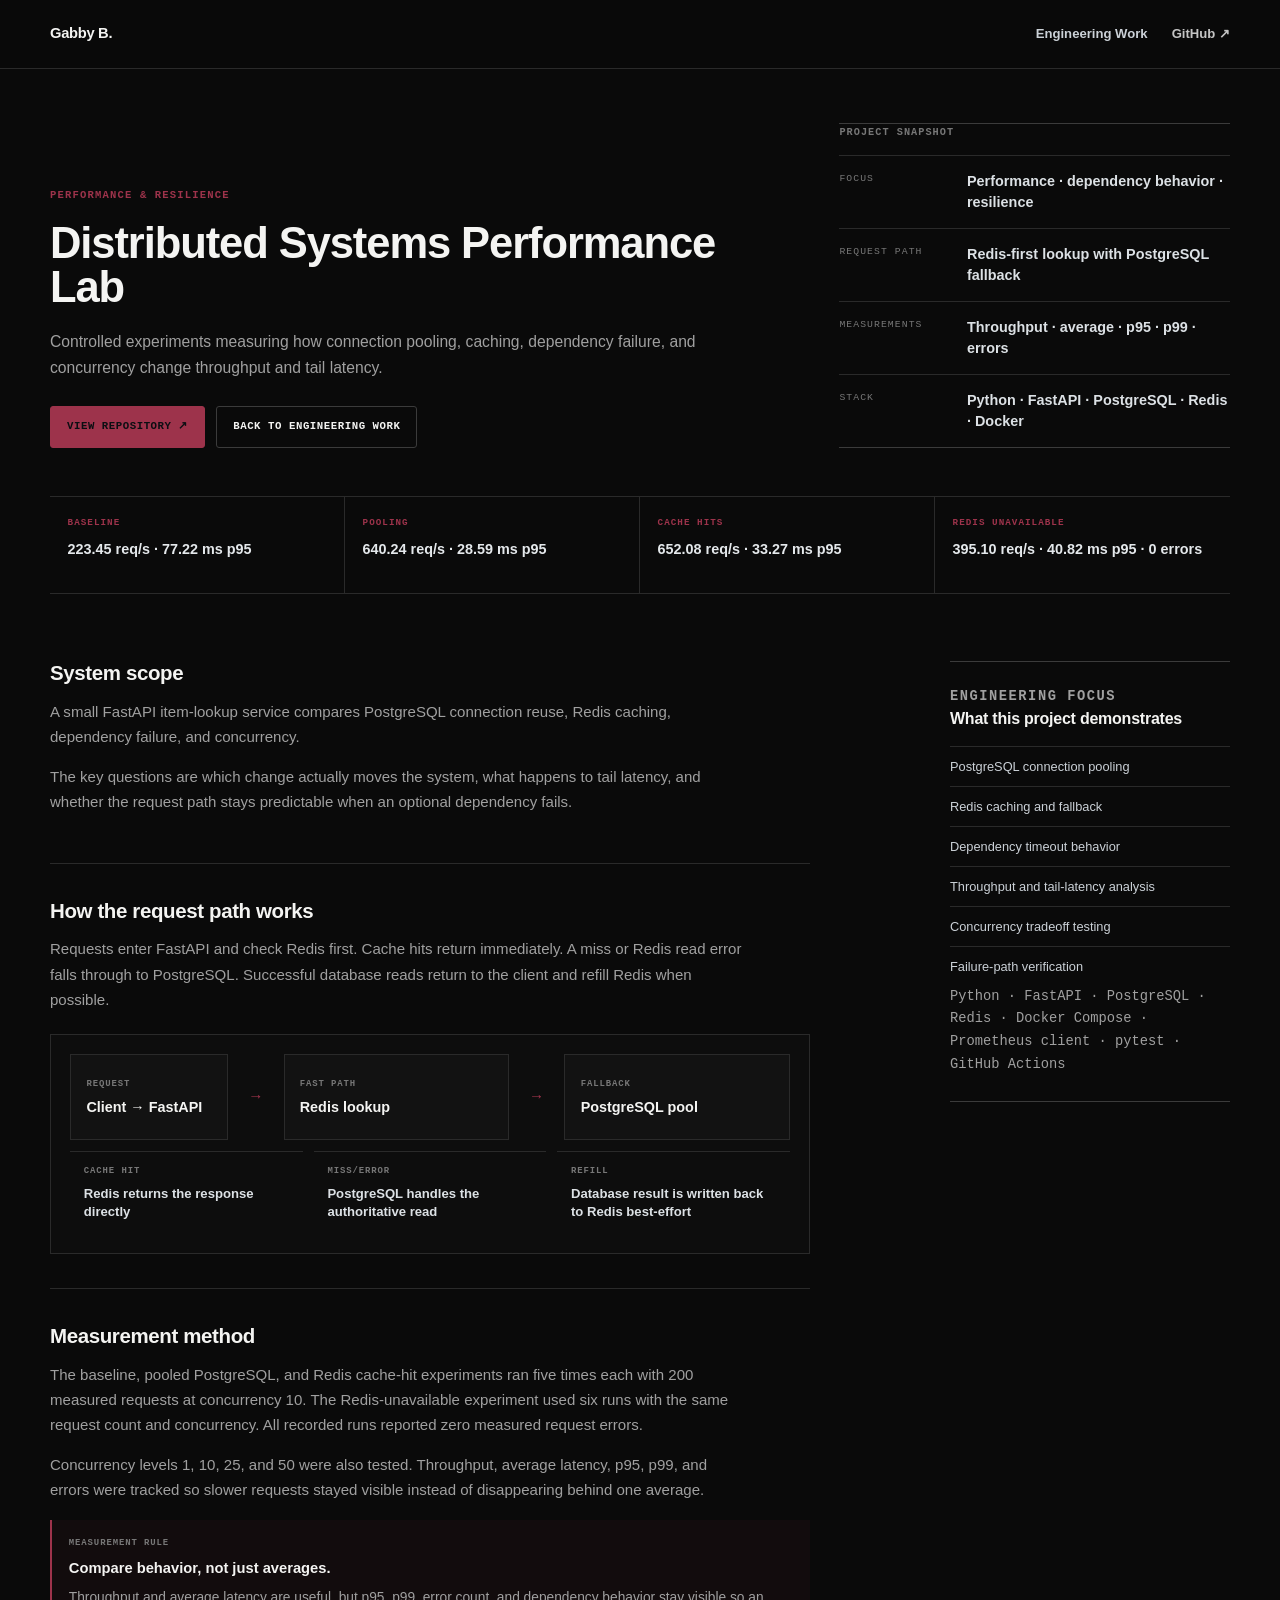
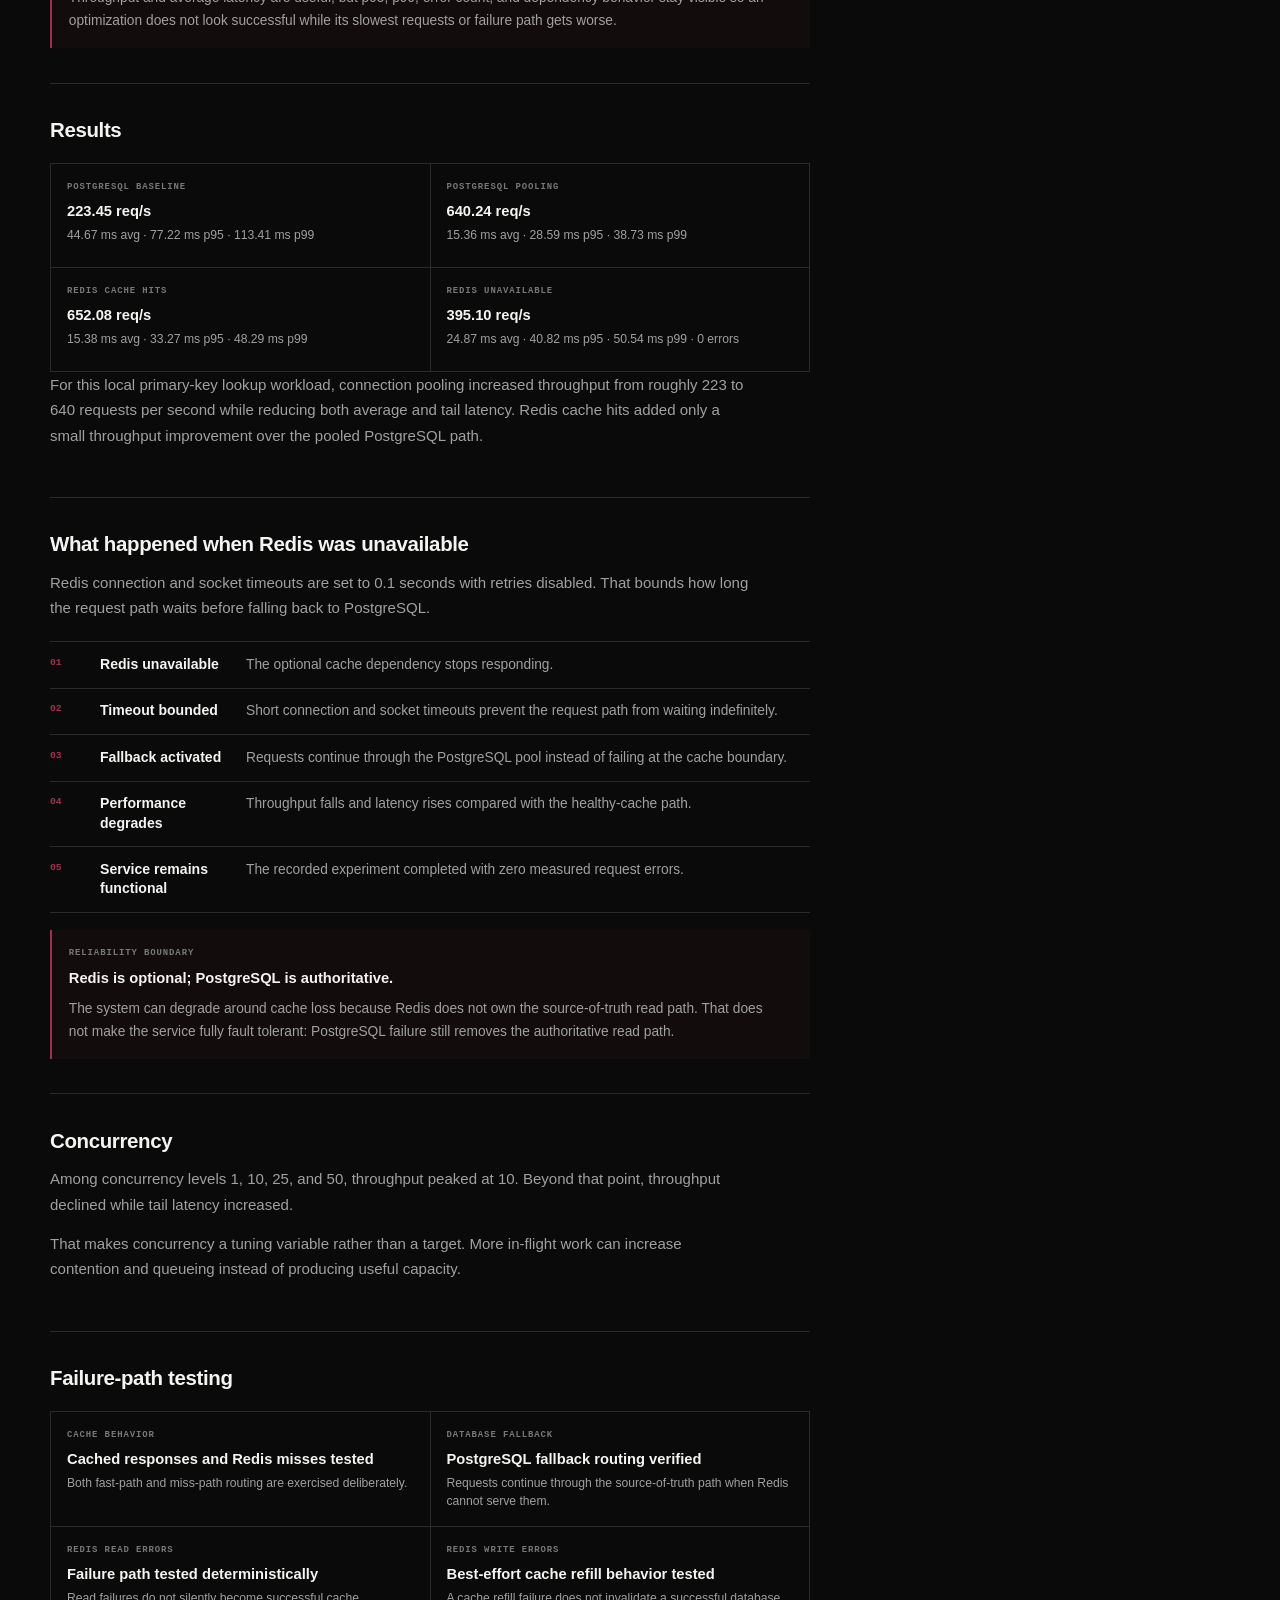
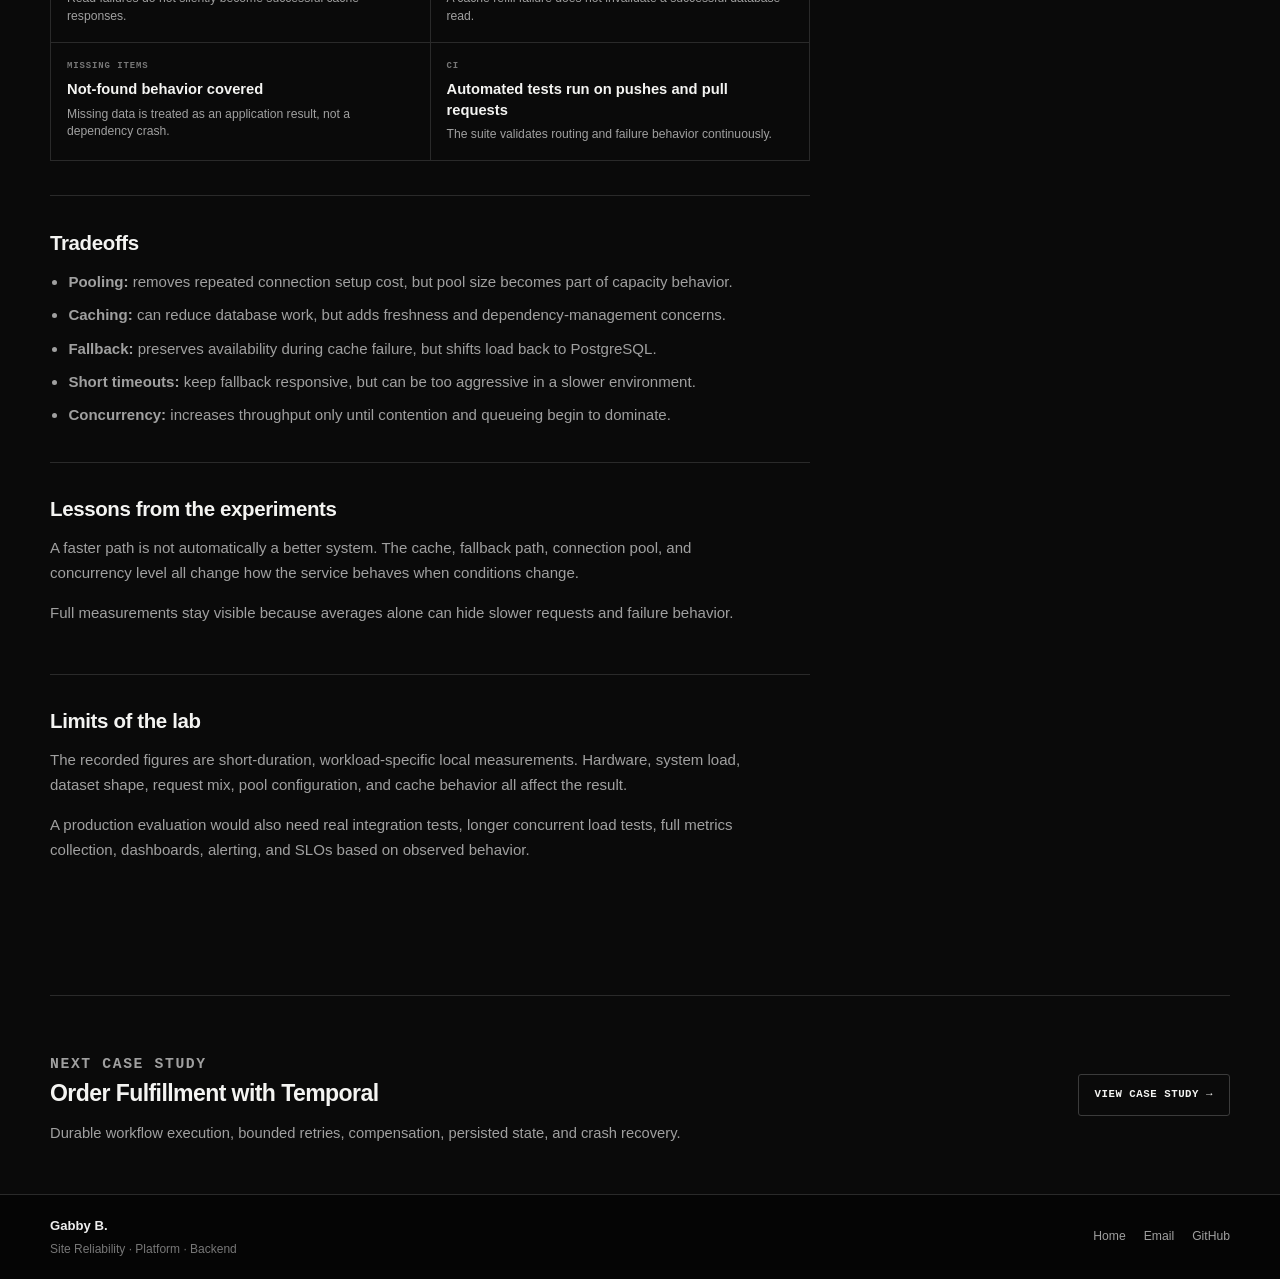
==== commit fc0c9e43: "Reduce first-person repetition across portfolio copy" ====
--- a/projects/distributed-systems-performance.html
+++ b/projects/distributed-systems-performance.html
@@ -29,7 +29,7 @@
       <div>
         <p class="case-kicker">Performance & Resilience</p>
         <h1 id="case-title">Distributed Systems Performance Lab</h1>
-        <p class="case-summary">I ran controlled experiments to measure how connection pooling, caching, dependency failure, and concurrency change throughput and tail latency.</p>
+        <p class="case-summary">Controlled experiments measuring how connection pooling, caching, dependency failure, and concurrency change throughput and tail latency.</p>
         <!-- TODO p99 before/after -->
         <div class="case-actions">
           <a class="case-action primary" href="https://github.com/gabbyb-cloud/distributed-systems-performance-lab" target="_blank" rel="noreferrer">View repository ↗</a>
@@ -59,9 +59,9 @@
       <article class="case-story">
         <section class="case-block">
           <div>
-            <h2>What I built</h2>
-            <p>I use a small FastAPI item-lookup service to compare PostgreSQL connection reuse, Redis caching, dependency failure, and concurrency.</p>
-            <p>I am looking for the change that actually moves the system, what happens to tail latency, and whether the request path stays predictable when an optional dependency fails.</p>
+            <h2>System scope</h2>
+            <p>A small FastAPI item-lookup service compares PostgreSQL connection reuse, Redis caching, dependency failure, and concurrency.</p>
+            <p>The key questions are which change actually moves the system, what happens to tail latency, and whether the request path stays predictable when an optional dependency fails.</p>
           </div>
         </section>
 
@@ -89,14 +89,14 @@
 
         <section class="case-block">
           <div>
-            <h2>How I measured it</h2>
-            <p>I ran the baseline, pooled PostgreSQL, and Redis cache-hit experiments five times each with 200 measured requests at concurrency 10. The Redis-unavailable experiment used six runs with the same request count and concurrency. All recorded runs reported zero measured request errors.</p>
-            <p>I also tested concurrency levels 1, 10, 25, and 50. I tracked throughput, average latency, p95, p99, and errors so slower requests stayed visible instead of disappearing behind one average.</p>
+            <h2>Measurement method</h2>
+            <p>The baseline, pooled PostgreSQL, and Redis cache-hit experiments ran five times each with 200 measured requests at concurrency 10. The Redis-unavailable experiment used six runs with the same request count and concurrency. All recorded runs reported zero measured request errors.</p>
+            <p>Concurrency levels 1, 10, 25, and 50 were also tested. Throughput, average latency, p95, p99, and errors were tracked so slower requests stayed visible instead of disappearing behind one average.</p>
 
             <div class="case-decision">
               <span class="case-decision-label">Measurement rule</span>
               <strong>Compare behavior, not just averages.</strong>
-              <p>Throughput and average latency are useful, but I keep p95, p99, error count, and dependency behavior visible so an optimization does not look successful while its slowest requests or failure path gets worse.</p>
+              <p>Throughput and average latency are useful, but p95, p99, error count, and dependency behavior stay visible so an optimization does not look successful while its slowest requests or failure path gets worse.</p>
             </div>
           </div>
         </section>
@@ -147,11 +147,11 @@
           <div>
             <h2>Failure-path testing</h2>
             <div class="case-evidence-matrix" aria-label="Performance lab verification">
-              <div class="case-evidence-item"><span class="case-evidence-label">Cache behavior</span><strong>Cached responses and Redis misses tested</strong><small>I exercise both fast-path and miss-path routing deliberately.</small></div>
-              <div class="case-evidence-item"><span class="case-evidence-label">Database fallback</span><strong>PostgreSQL fallback routing verified</strong><small>I verify that requests continue through the source-of-truth path when Redis cannot serve them.</small></div>
-              <div class="case-evidence-item"><span class="case-evidence-label">Redis read errors</span><strong>Failure path tested deterministically</strong><small>I keep read failures from silently becoming successful cache responses.</small></div>
+              <div class="case-evidence-item"><span class="case-evidence-label">Cache behavior</span><strong>Cached responses and Redis misses tested</strong><small>Both fast-path and miss-path routing are exercised deliberately.</small></div>
+              <div class="case-evidence-item"><span class="case-evidence-label">Database fallback</span><strong>PostgreSQL fallback routing verified</strong><small>Requests continue through the source-of-truth path when Redis cannot serve them.</small></div>
+              <div class="case-evidence-item"><span class="case-evidence-label">Redis read errors</span><strong>Failure path tested deterministically</strong><small>Read failures do not silently become successful cache responses.</small></div>
               <div class="case-evidence-item"><span class="case-evidence-label">Redis write errors</span><strong>Best-effort cache refill behavior tested</strong><small>A cache refill failure does not invalidate a successful database read.</small></div>
-              <div class="case-evidence-item"><span class="case-evidence-label">Missing items</span><strong>Not-found behavior covered</strong><small>I treat missing data as an application result, not a dependency crash.</small></div>
+              <div class="case-evidence-item"><span class="case-evidence-label">Missing items</span><strong>Not-found behavior covered</strong><small>Missing data is treated as an application result, not a dependency crash.</small></div>
               <div class="case-evidence-item"><span class="case-evidence-label">CI</span><strong>Automated tests run on pushes and pull requests</strong><small>The suite validates routing and failure behavior continuously.</small></div>
             </div>
           </div>
@@ -159,7 +159,7 @@
 
         <section class="case-block">
           <div>
-            <h2>Tradeoffs I found</h2>
+            <h2>Tradeoffs</h2>
             <ul>
               <li><strong>Pooling:</strong> removes repeated connection setup cost, but pool size becomes part of capacity behavior.</li>
               <li><strong>Caching:</strong> can reduce database work, but adds freshness and dependency-management concerns.</li>
@@ -172,10 +172,10 @@
 
         <section class="case-block">
           <div>
-            <h2>What I learned</h2>
+            <h2>Lessons from the experiments</h2>
             <!-- TODO: one thing that went wrong or surprised me, and what I'd do differently -->
             <p>A faster path is not automatically a better system. The cache, fallback path, connection pool, and concurrency level all change how the service behaves when conditions change.</p>
-            <p>I keep the full measurements visible because averages alone can hide slower requests and failure behavior.</p>
+            <p>Full measurements stay visible because averages alone can hide slower requests and failure behavior.</p>
           </div>
         </section>
 
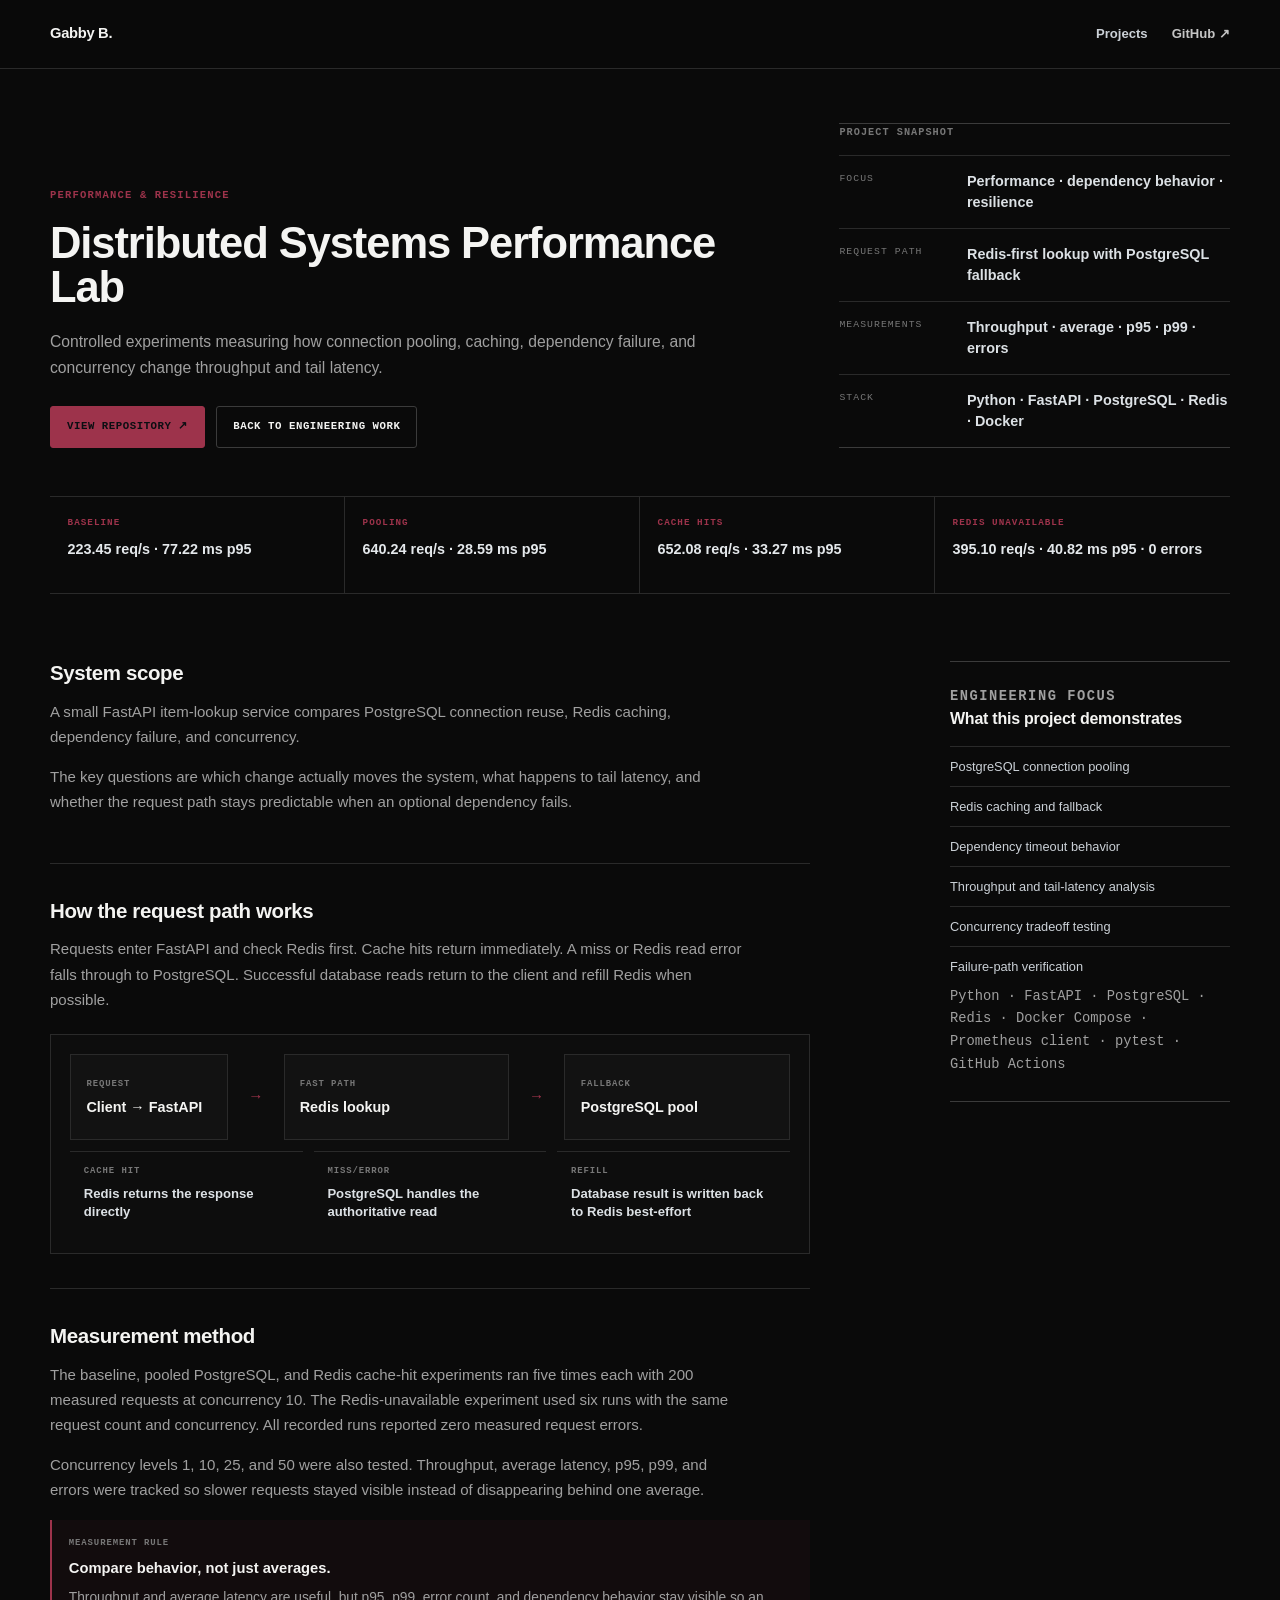
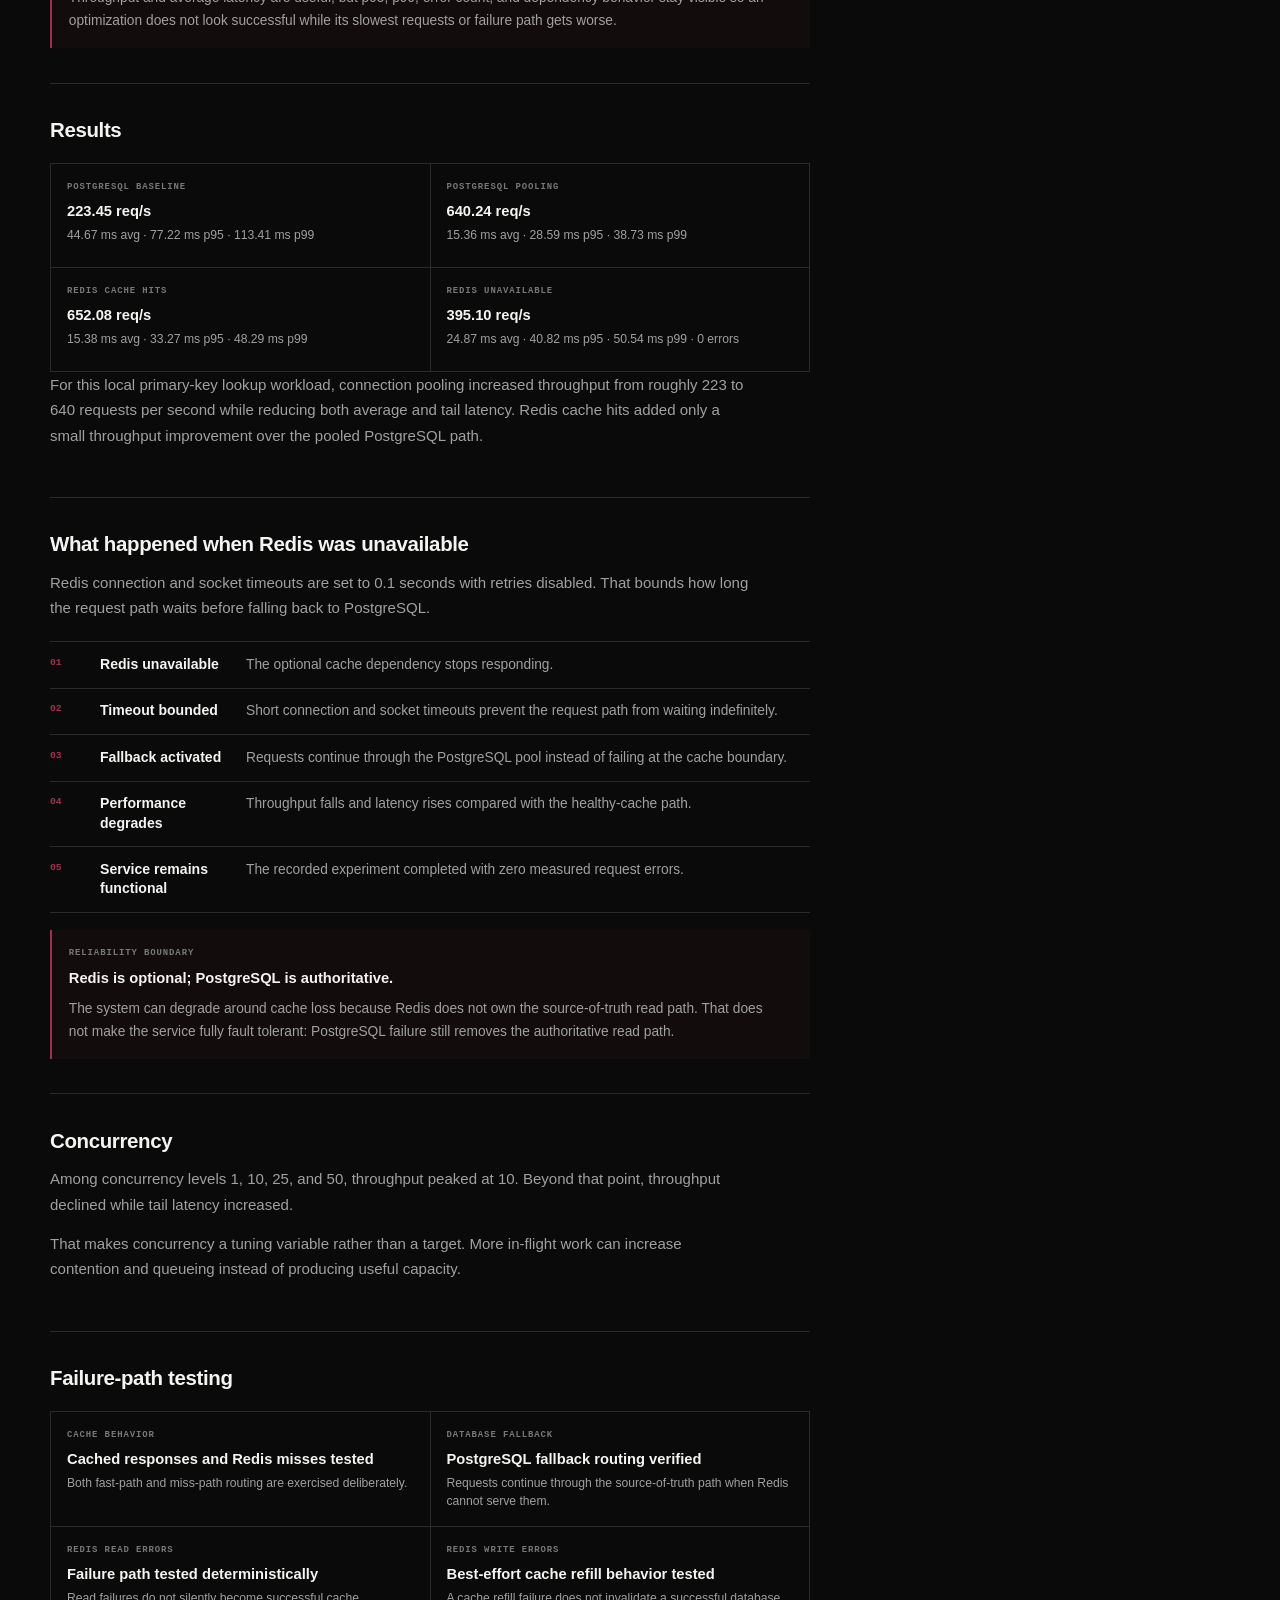
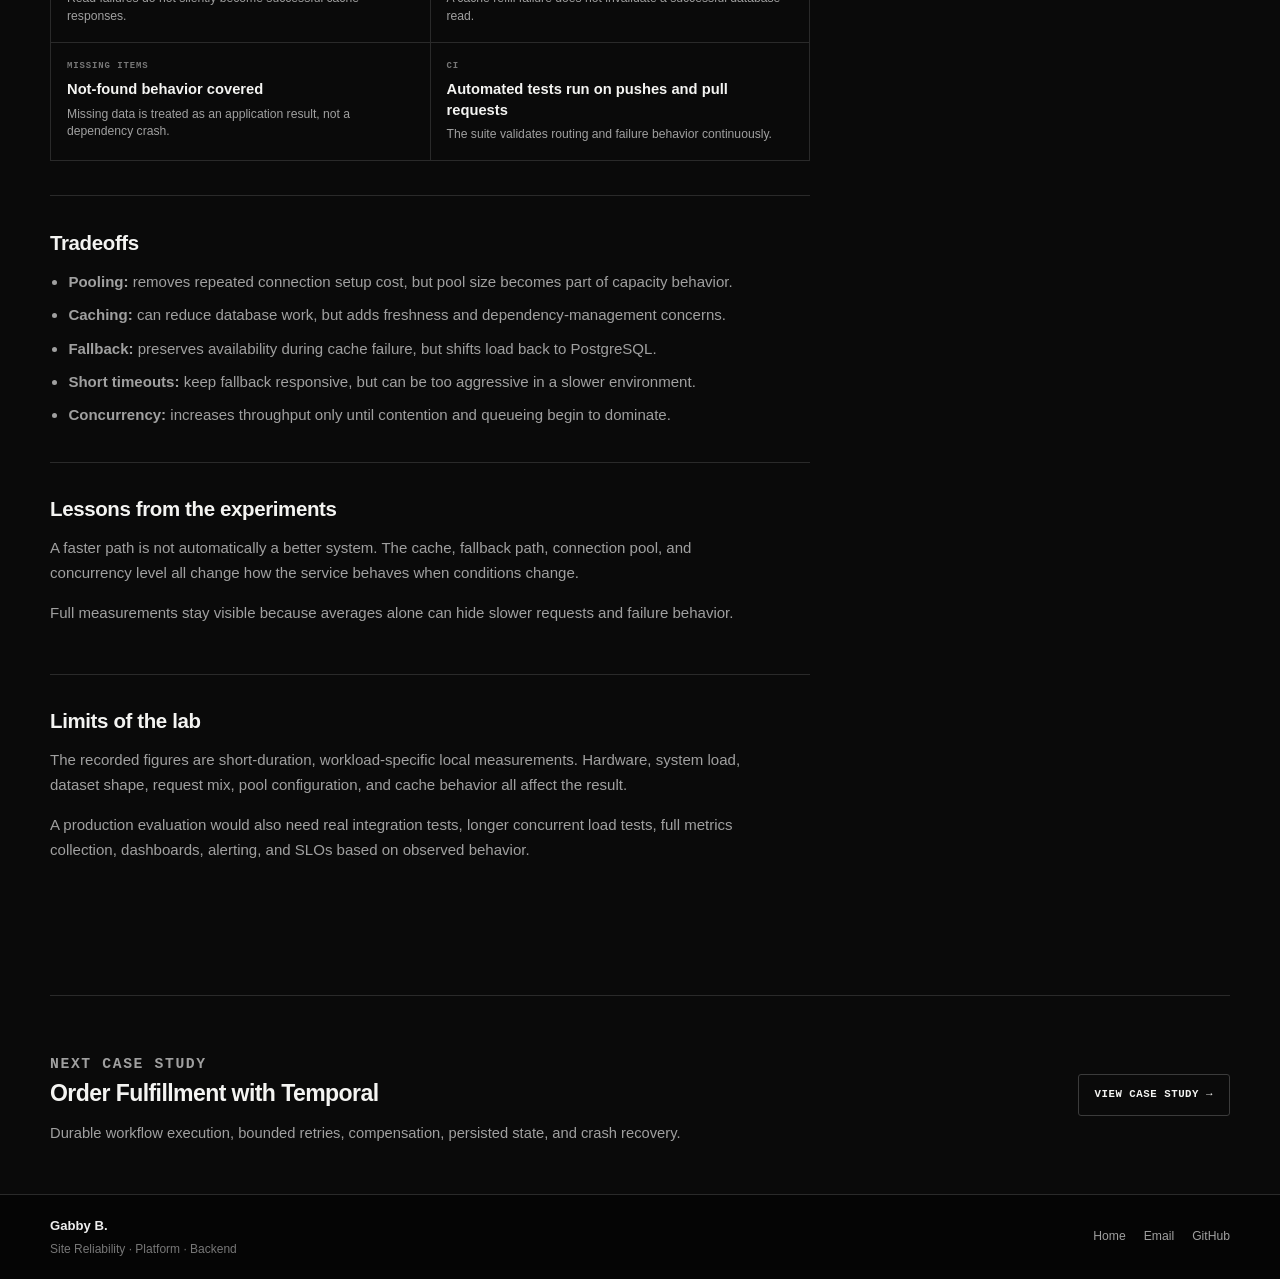
==== commit 7dac9cbf: "Finish portfolio cleanup" ====
--- a/projects/distributed-systems-performance.html
+++ b/projects/distributed-systems-performance.html
@@ -18,7 +18,7 @@
     <div class="shell nav-wrap">
       <a class="brand" href="../index.html">Gabby B.</a>
       <nav class="site-nav" style="display:flex" aria-label="Case study navigation">
-        <a class="case-nav-back" href="../index.html#projects">Engineering Work</a>
+        <a class="case-nav-back" href="../index.html#projects">Projects</a>
         <a href="https://github.com/gabbyb-cloud/distributed-systems-performance-lab" target="_blank" rel="noreferrer">GitHub ↗</a>
       </nav>
     </div>
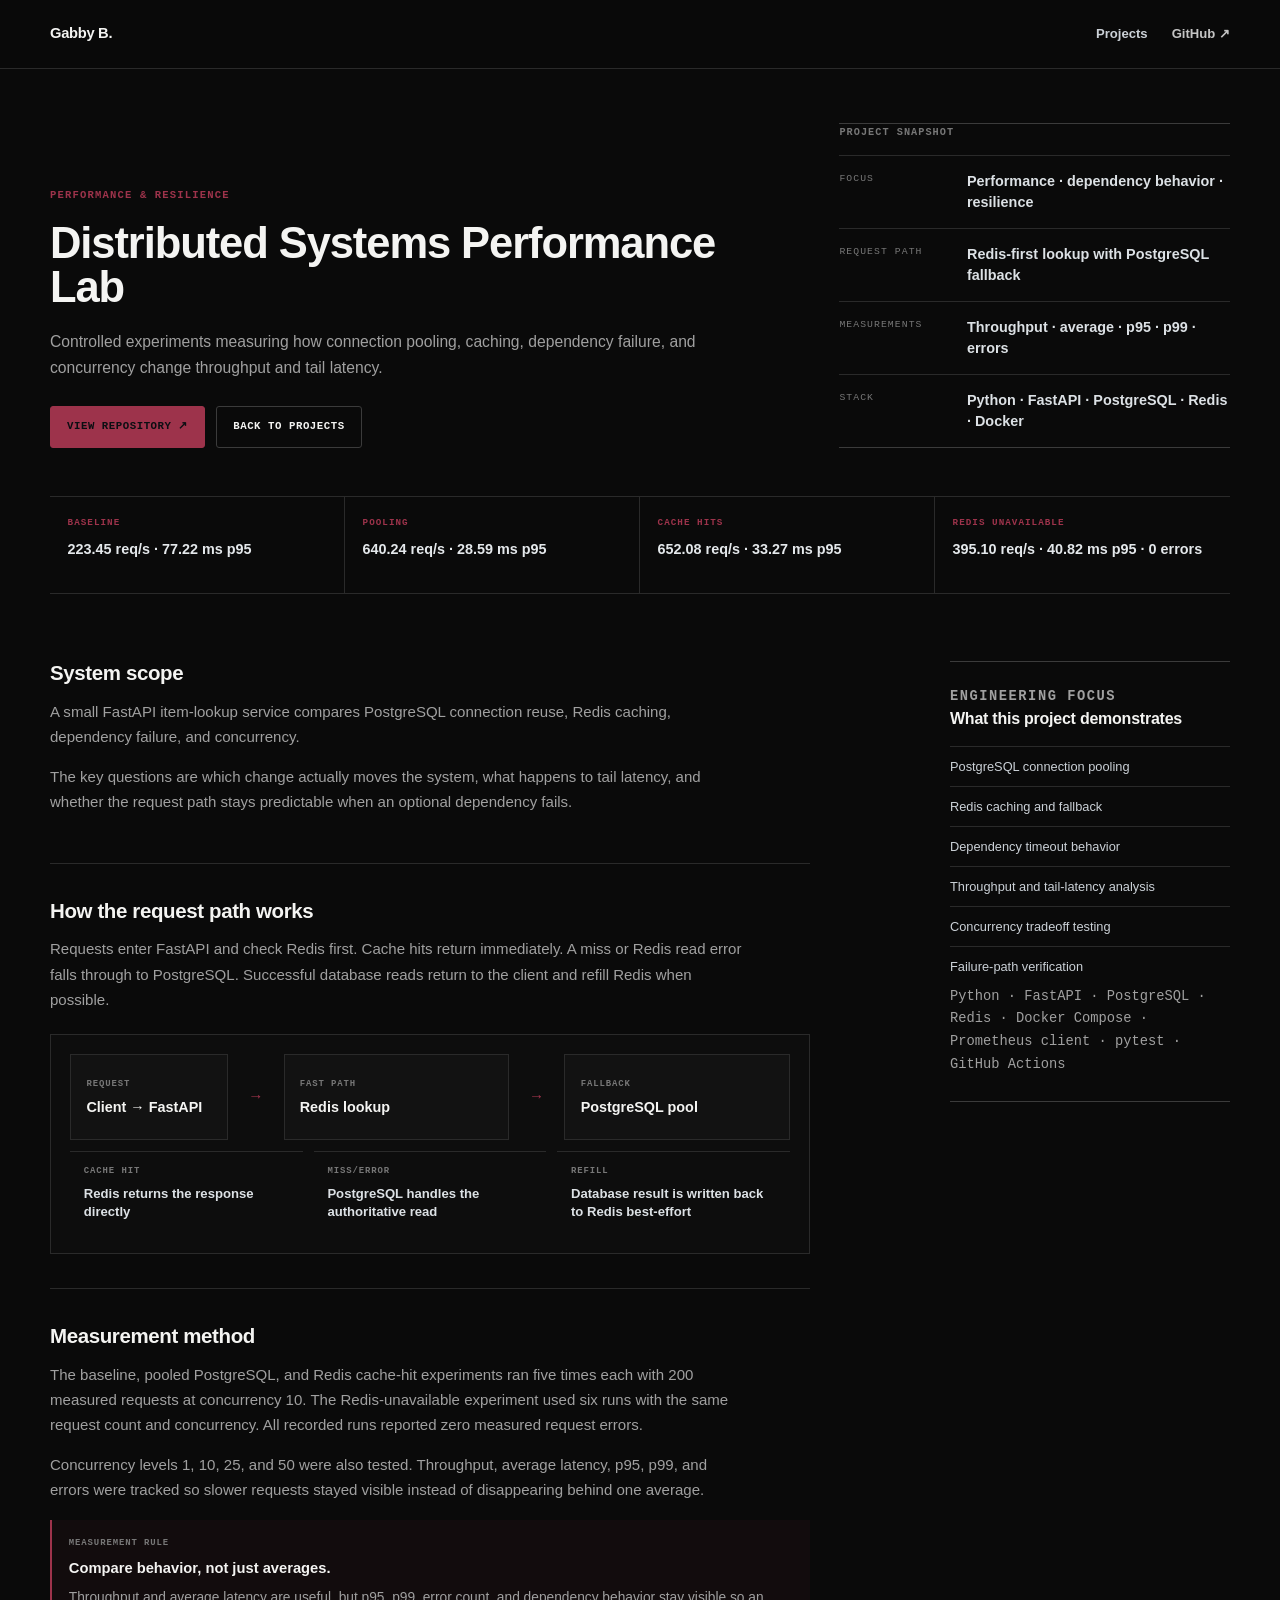
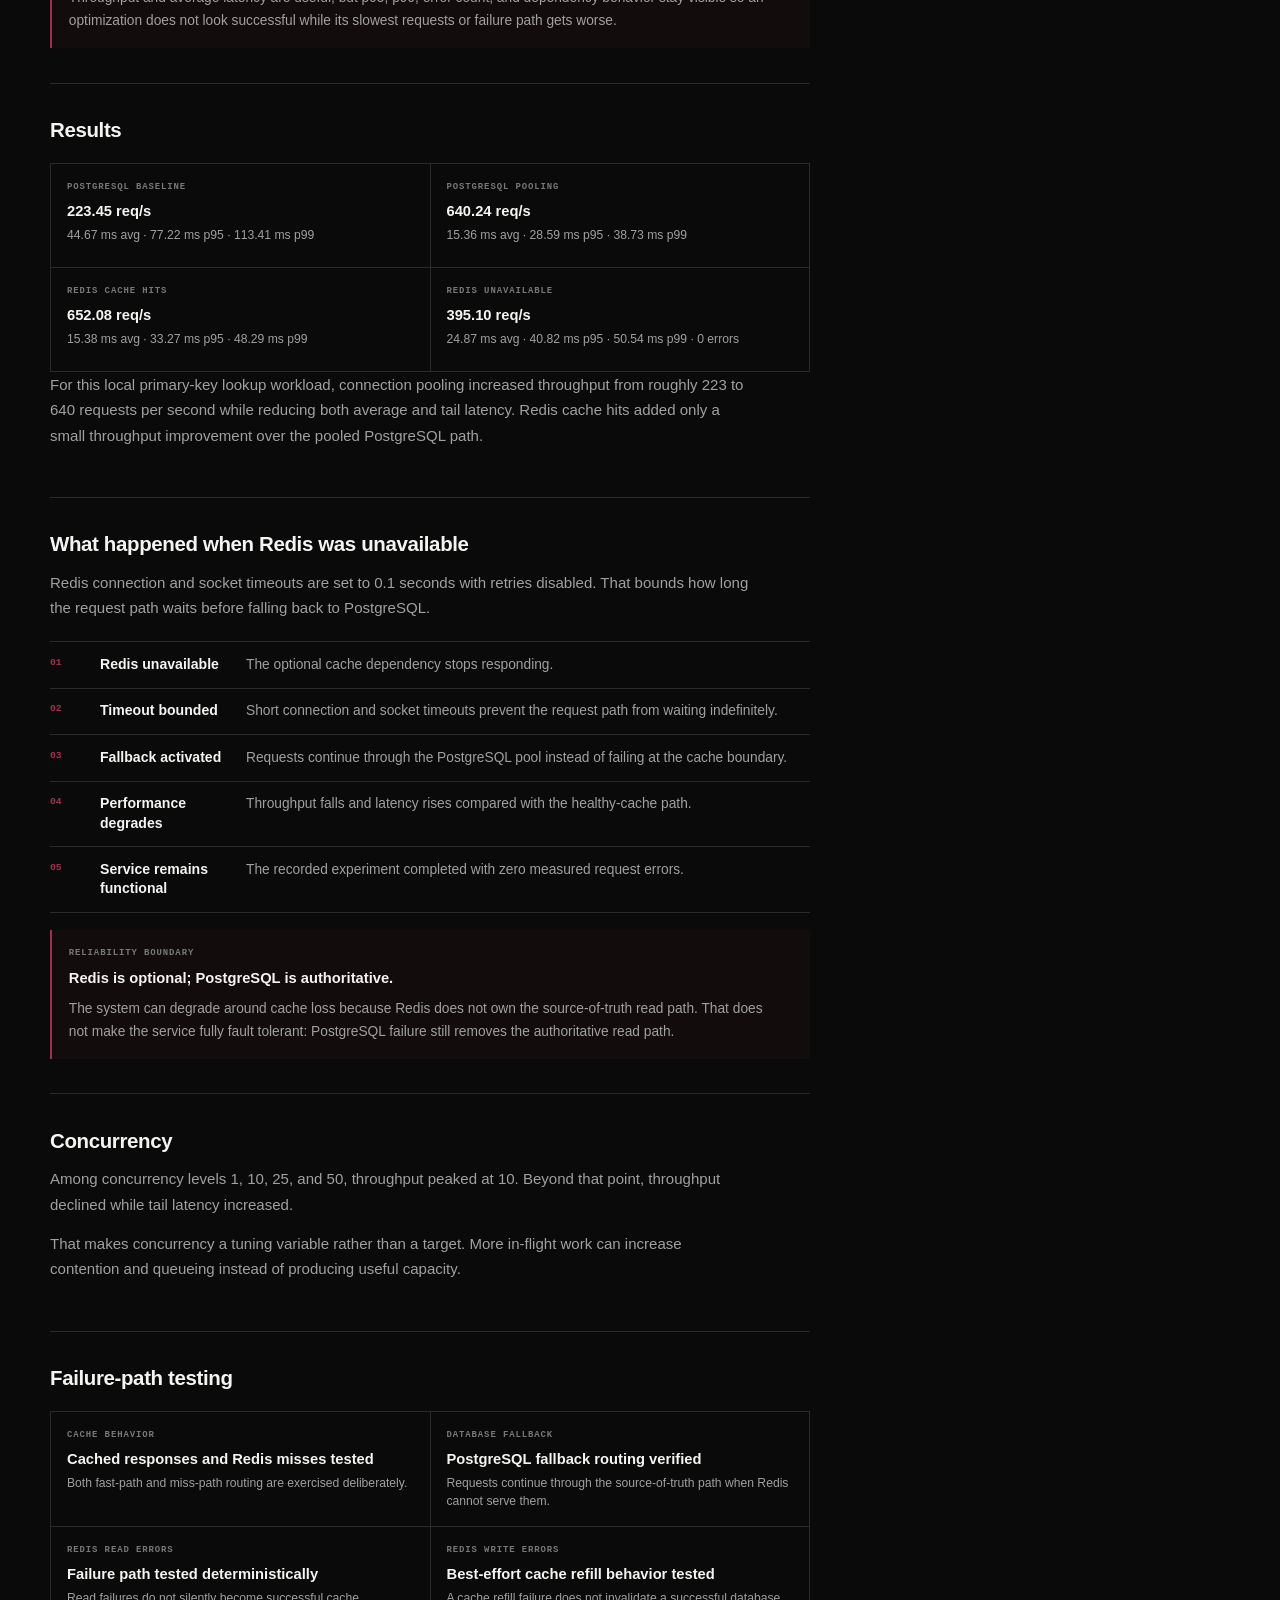
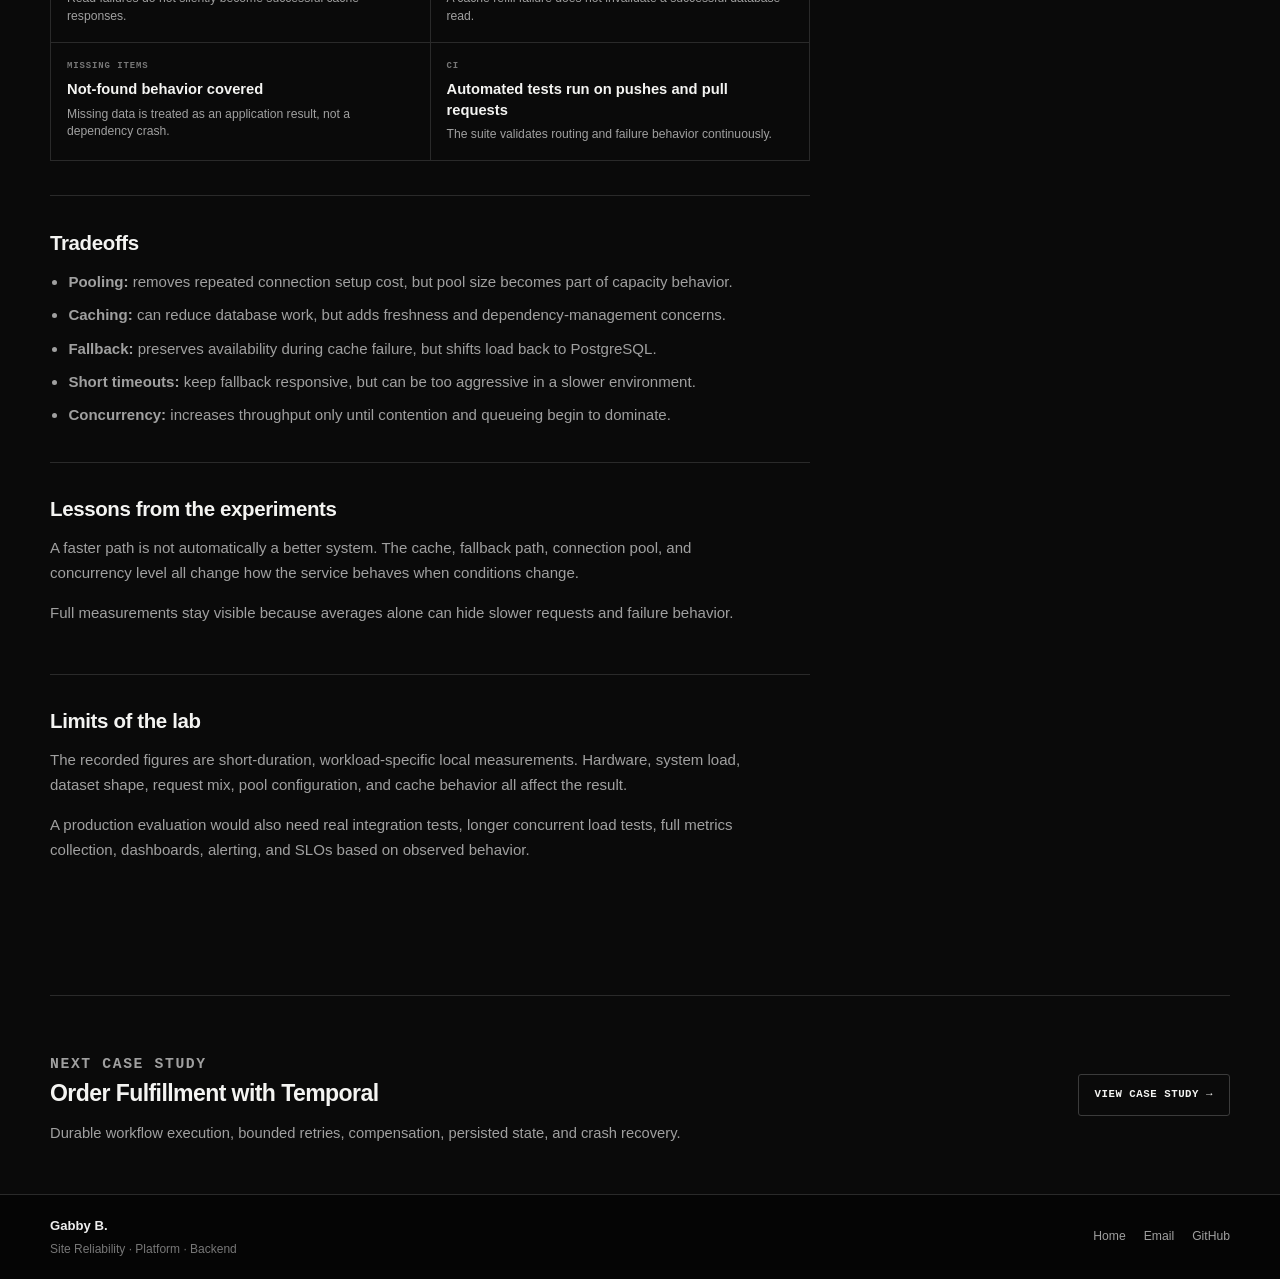
==== commit c23260f2: "Clean performance project navigation" ====
--- a/projects/distributed-systems-performance.html
+++ b/projects/distributed-systems-performance.html
@@ -33,7 +33,7 @@
         <!-- TODO p99 before/after -->
         <div class="case-actions">
           <a class="case-action primary" href="https://github.com/gabbyb-cloud/distributed-systems-performance-lab" target="_blank" rel="noreferrer">View repository ↗</a>
-          <a class="case-action" href="../index.html#projects">Back to engineering work</a>
+          <a class="case-action" href="../index.html#projects">Back to projects</a>
         </div>
       </div>
 
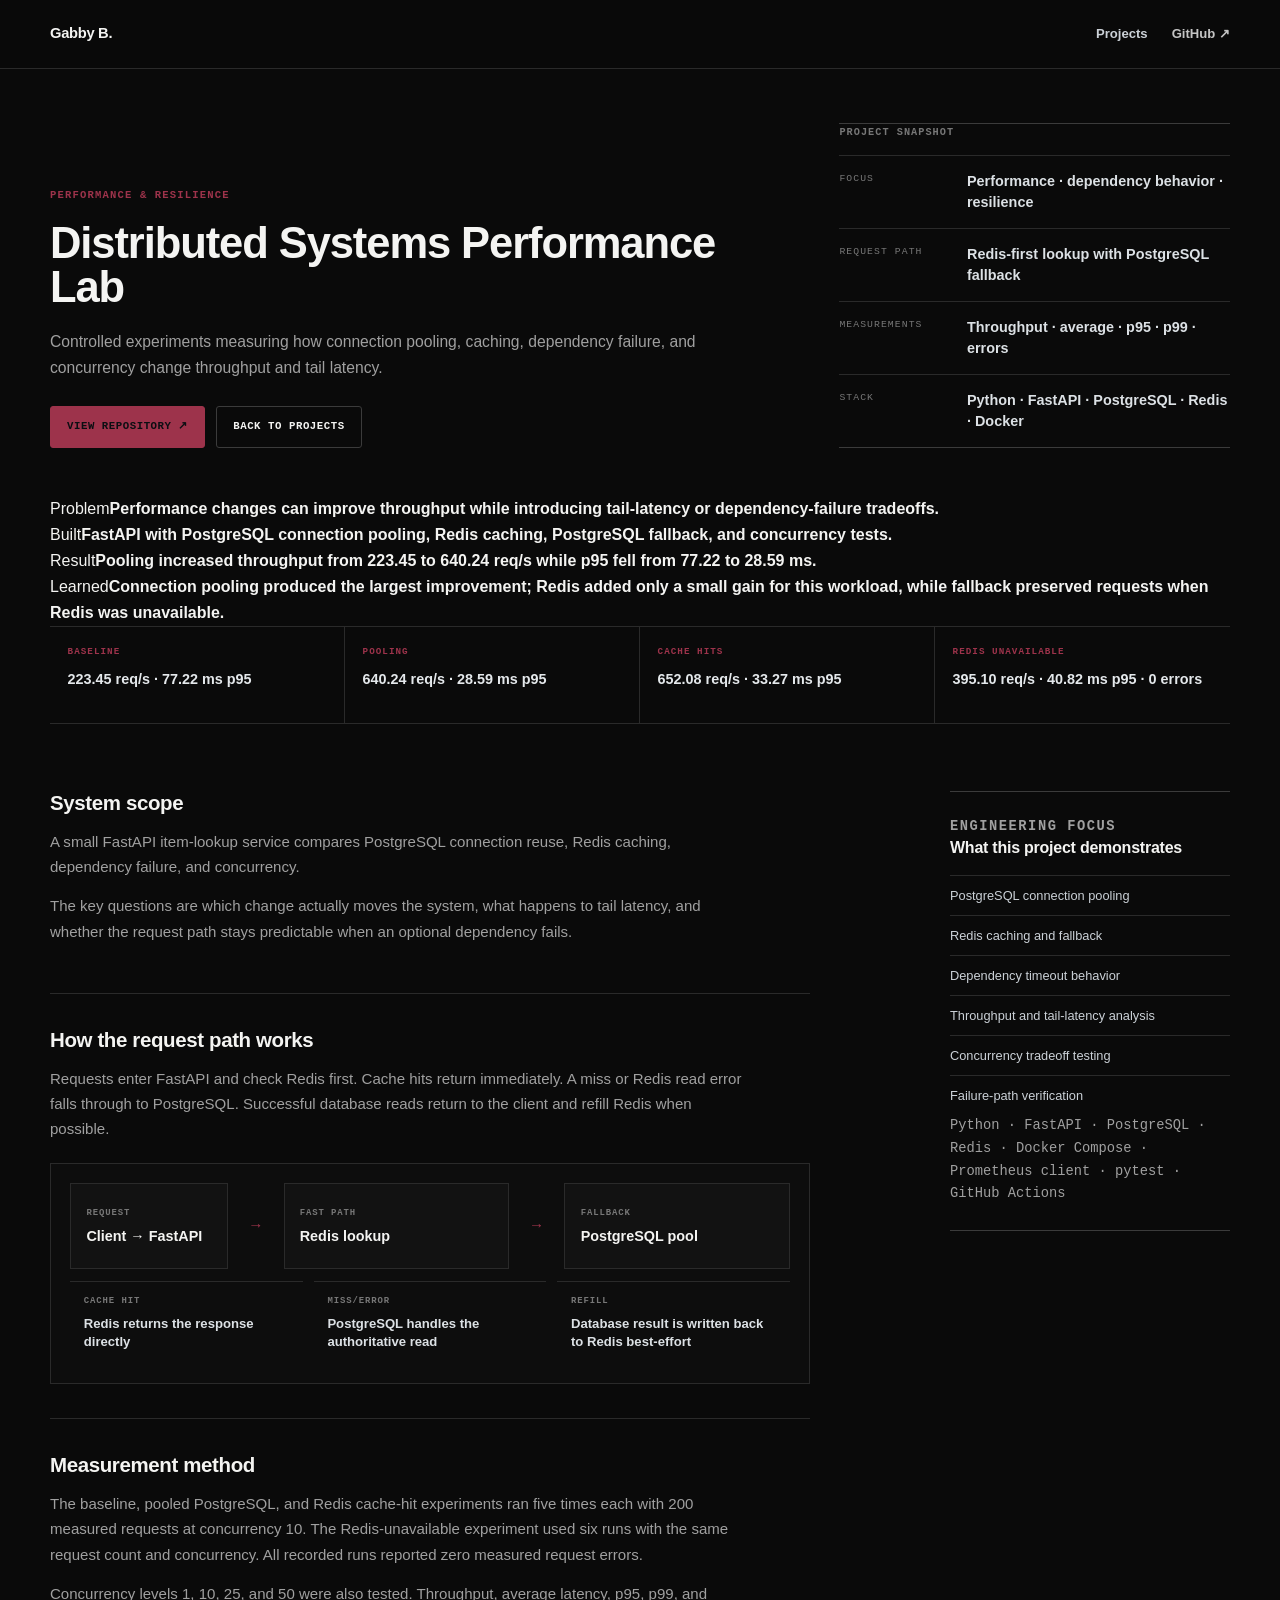
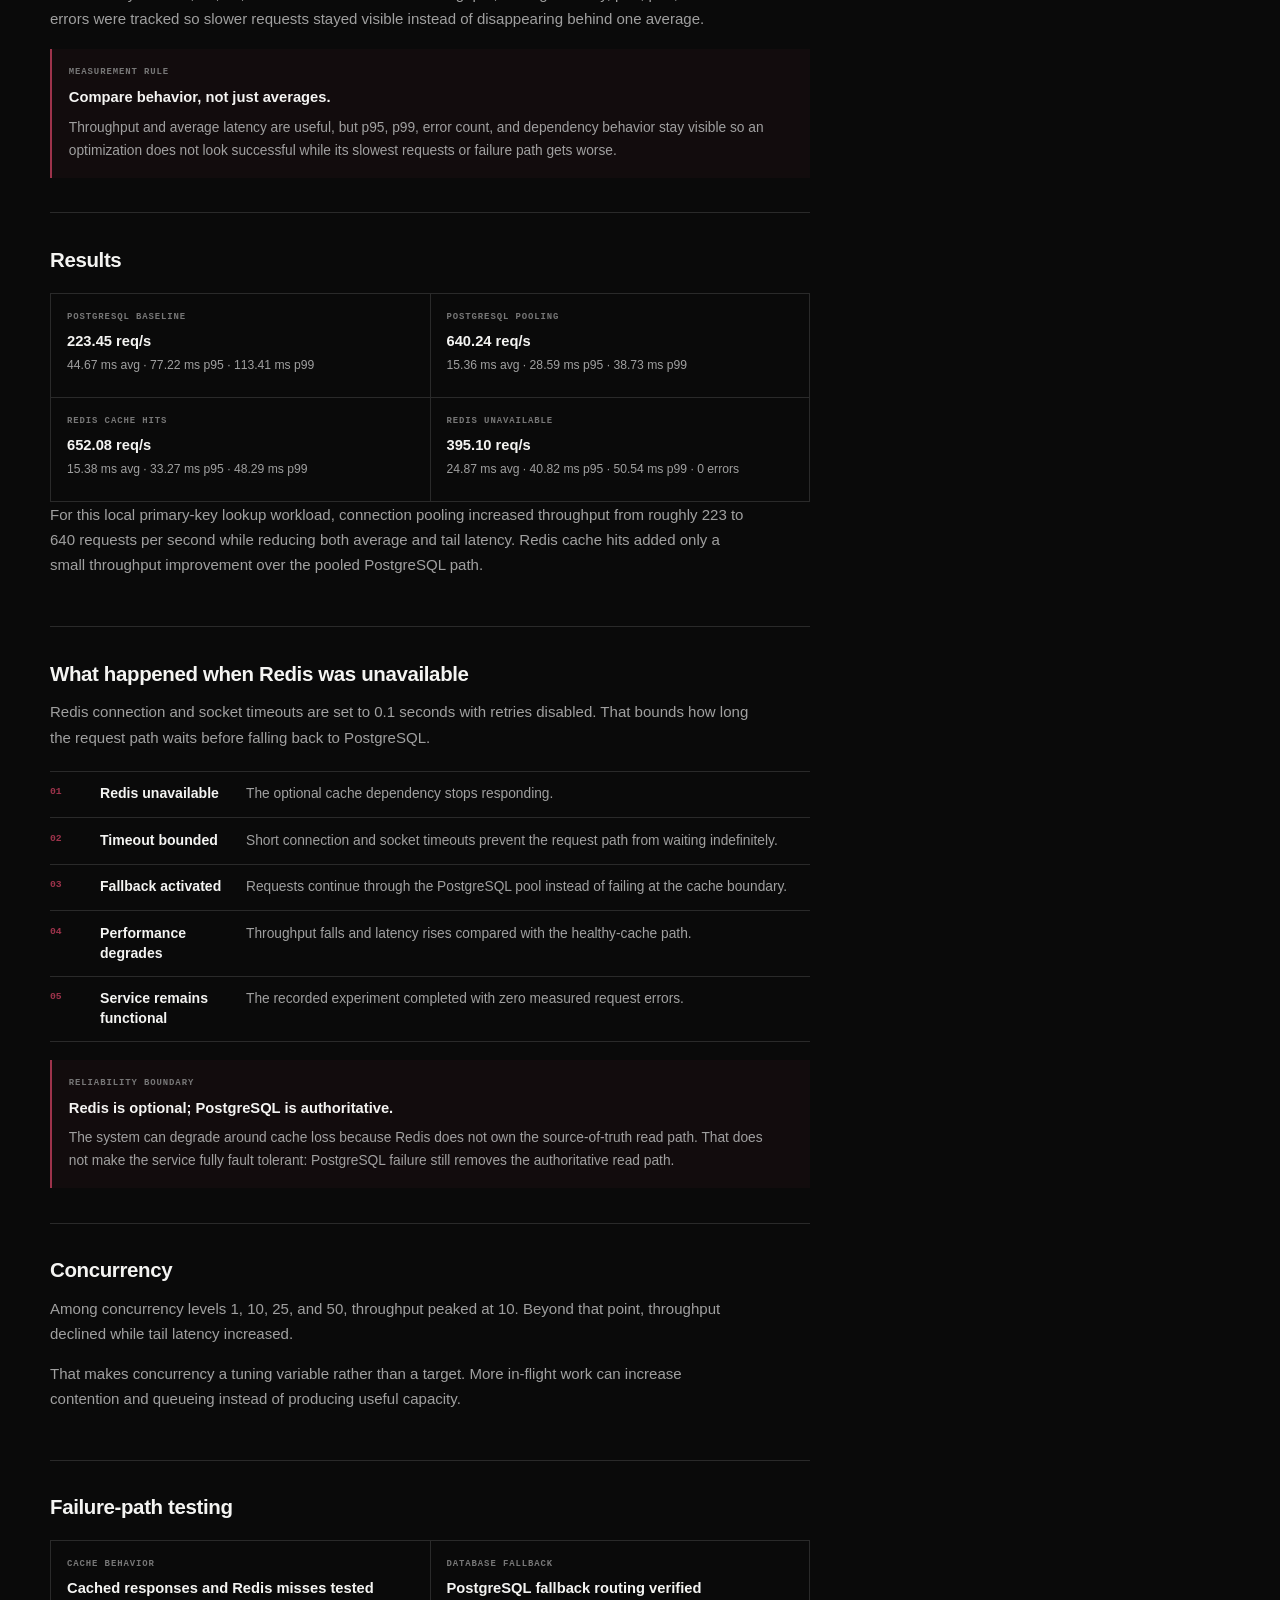
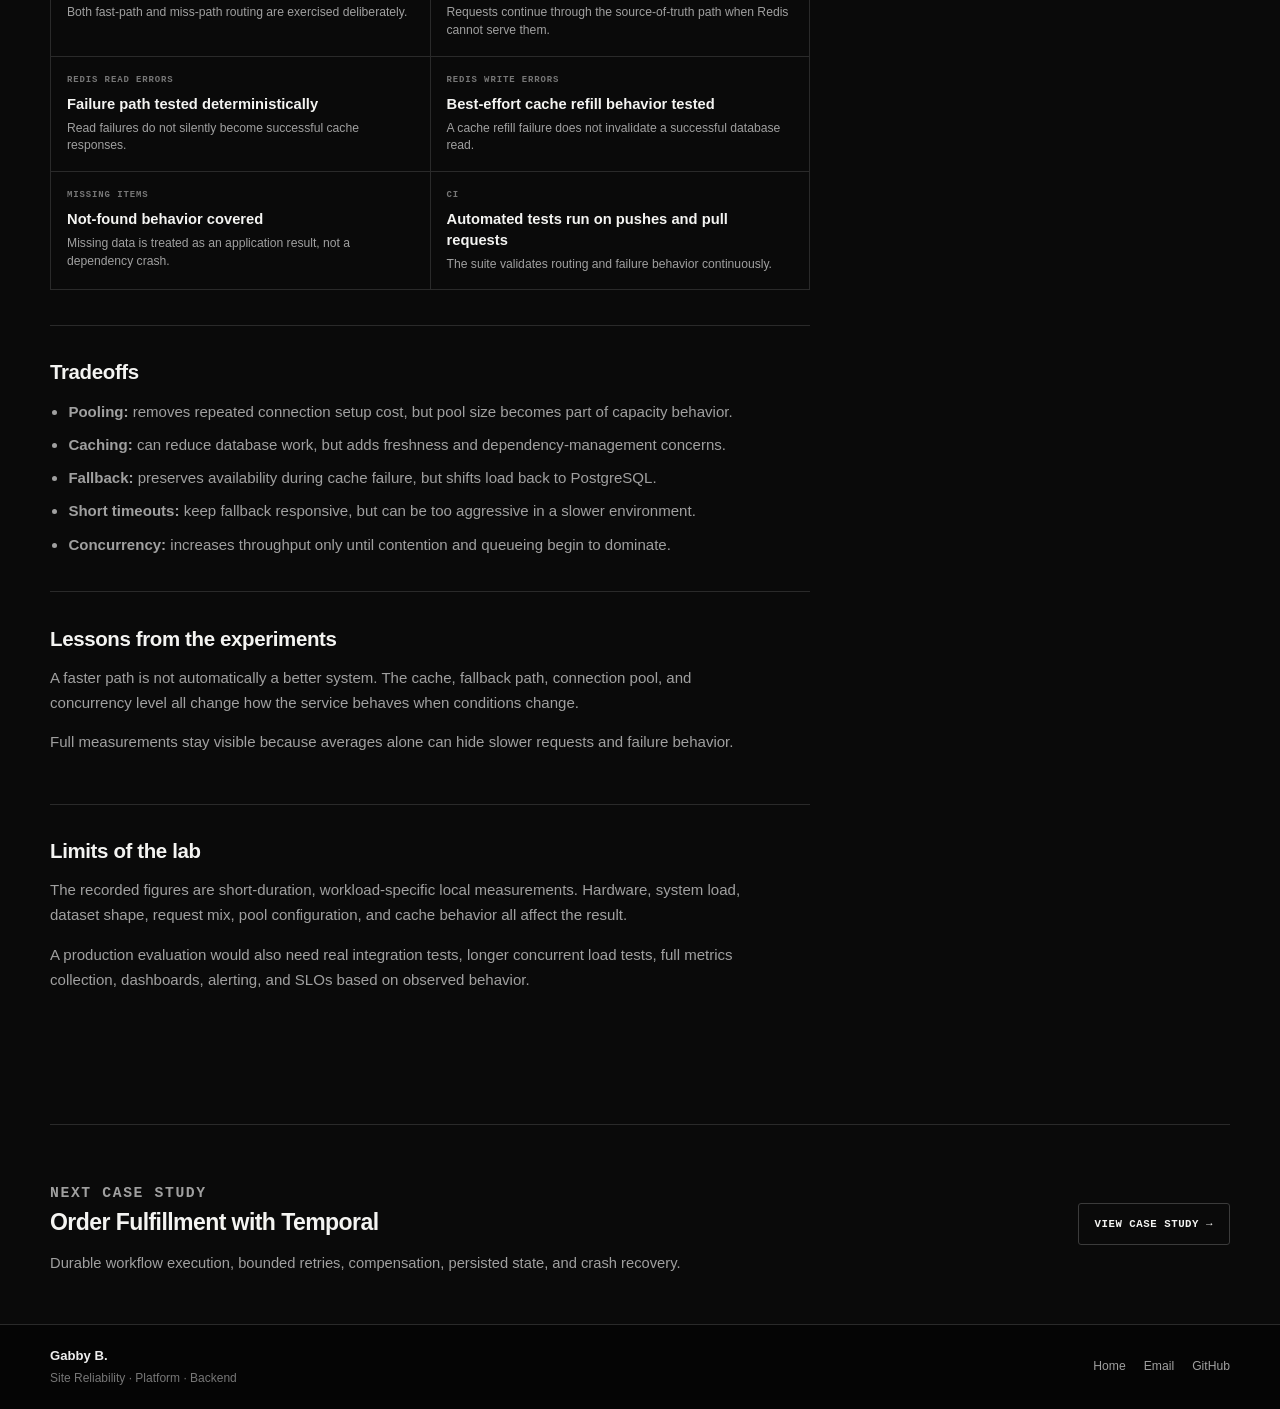
==== commit 3c178ace: "Add performance case summary" ====
--- a/projects/distributed-systems-performance.html
+++ b/projects/distributed-systems-performance.html
@@ -46,6 +46,13 @@
           <div class="case-snapshot-row"><dt>Stack</dt><dd>Python · FastAPI · PostgreSQL · Redis · Docker</dd></div>
         </dl>
       </aside>
+    </section>
+
+    <section class="case-summary-grid shell" aria-label="Case study summary">
+      <div><span>Problem</span><strong>Performance changes can improve throughput while introducing tail-latency or dependency-failure tradeoffs.</strong></div>
+      <div><span>Built</span><strong>FastAPI with PostgreSQL connection pooling, Redis caching, PostgreSQL fallback, and concurrency tests.</strong></div>
+      <div><span>Result</span><strong>Pooling increased throughput from 223.45 to 640.24 req/s while p95 fell from 77.22 to 28.59 ms.</strong></div>
+      <div><span>Learned</span><strong>Connection pooling produced the largest improvement; Redis added only a small gain for this workload, while fallback preserved requests when Redis was unavailable.</strong></div>
     </section>
 
     <section class="case-proof-rail shell" aria-label="Performance evidence">
